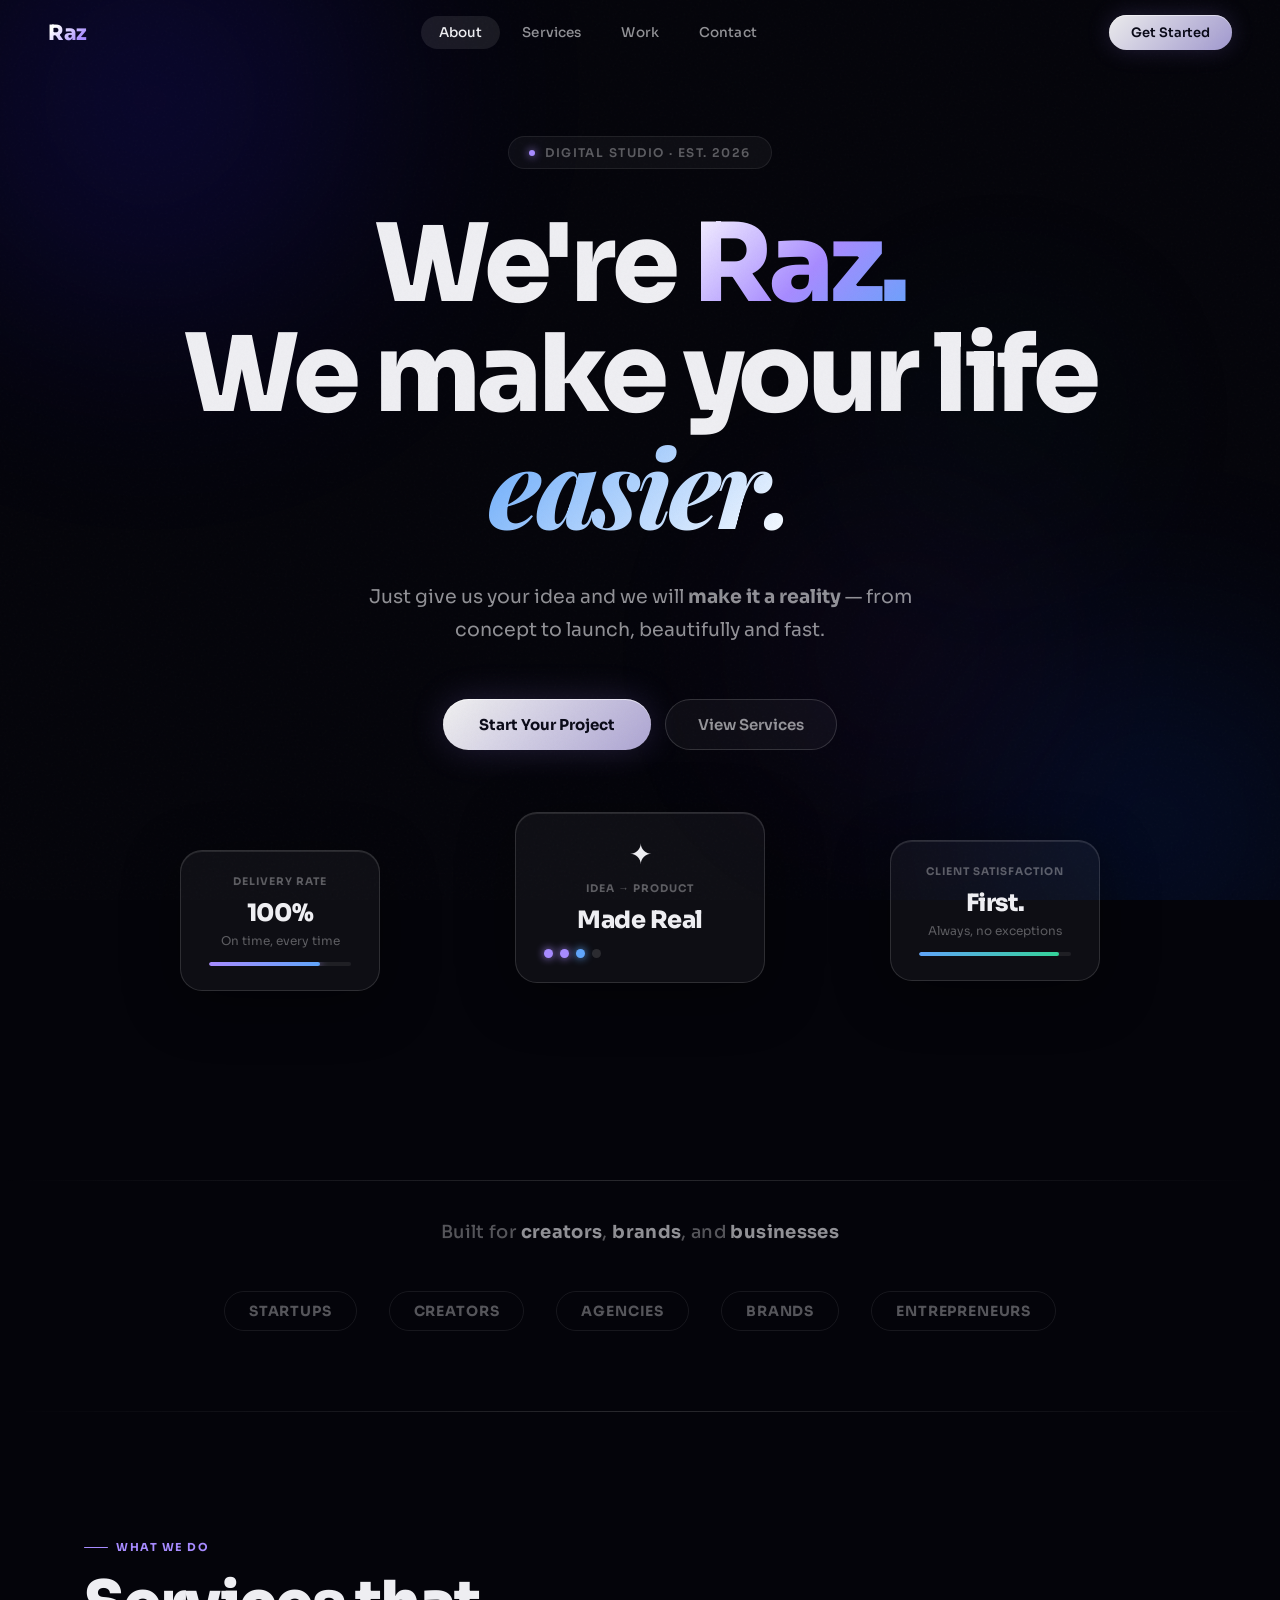
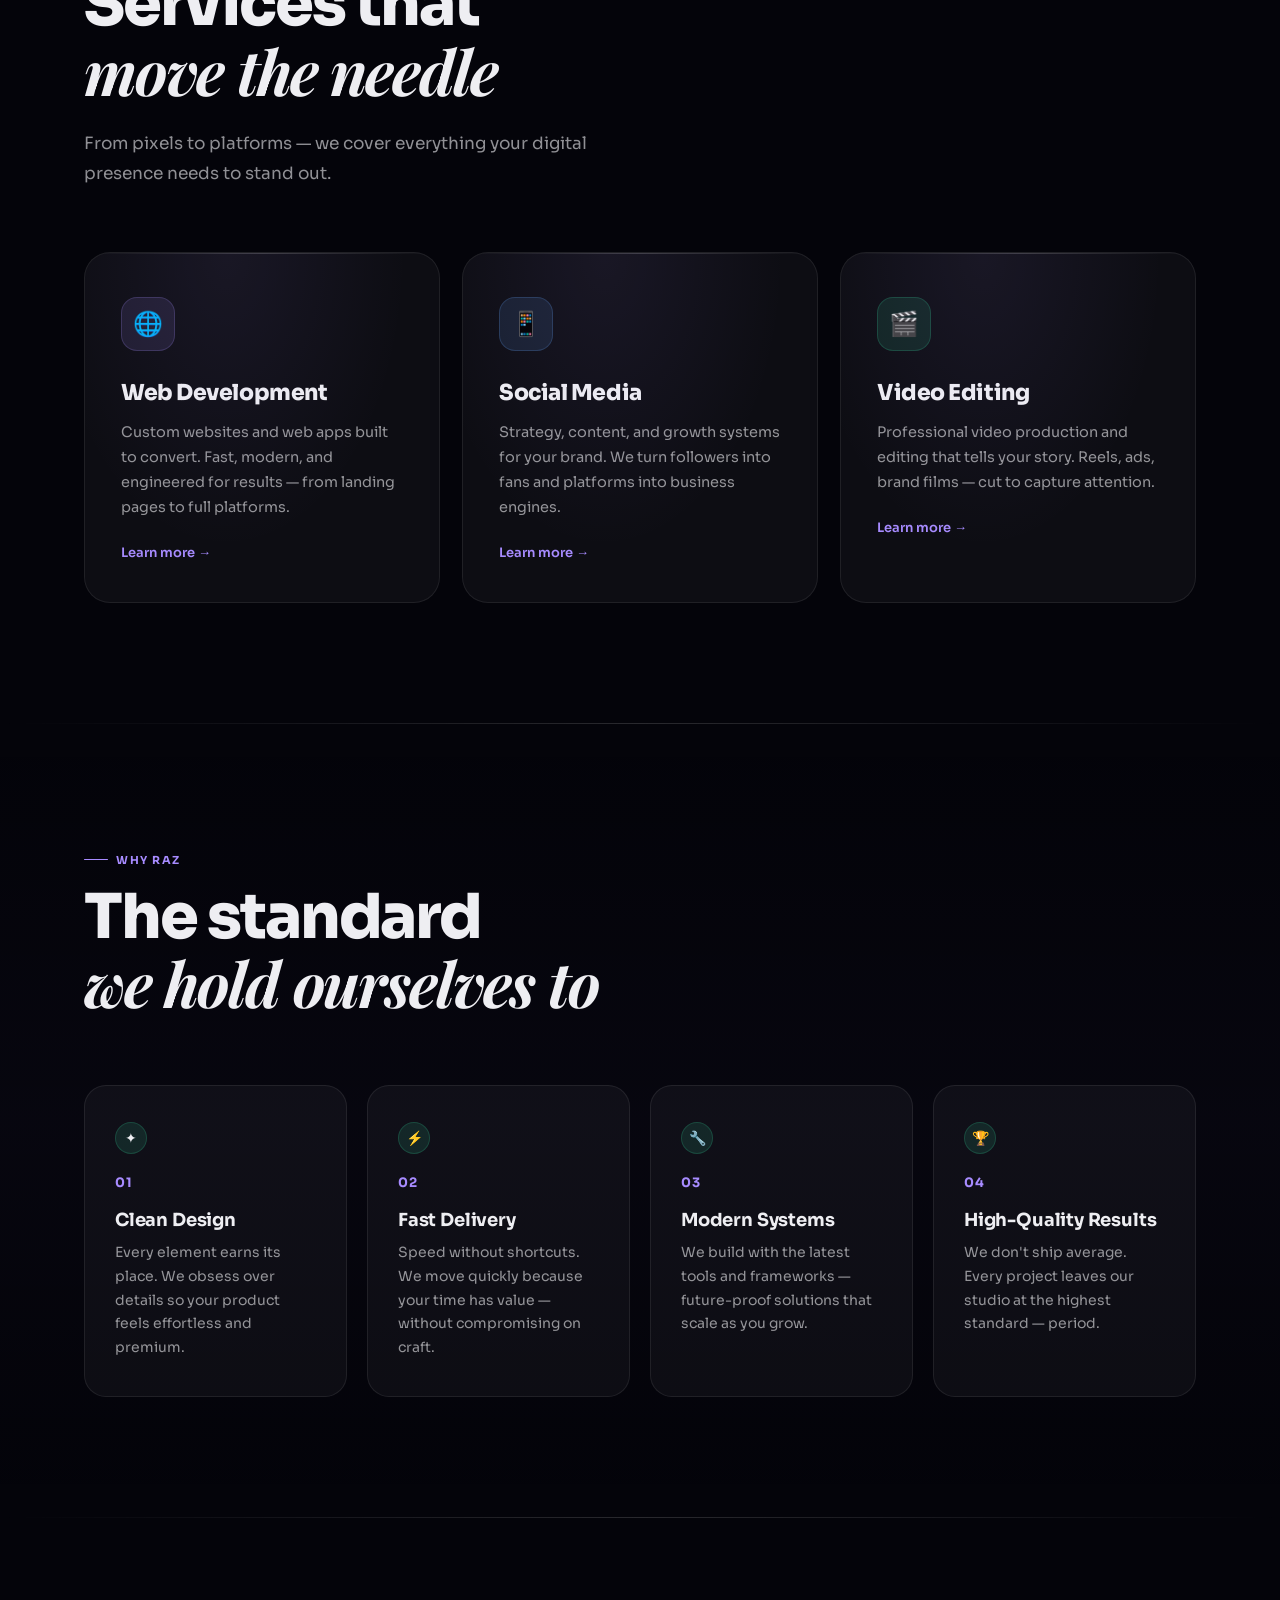
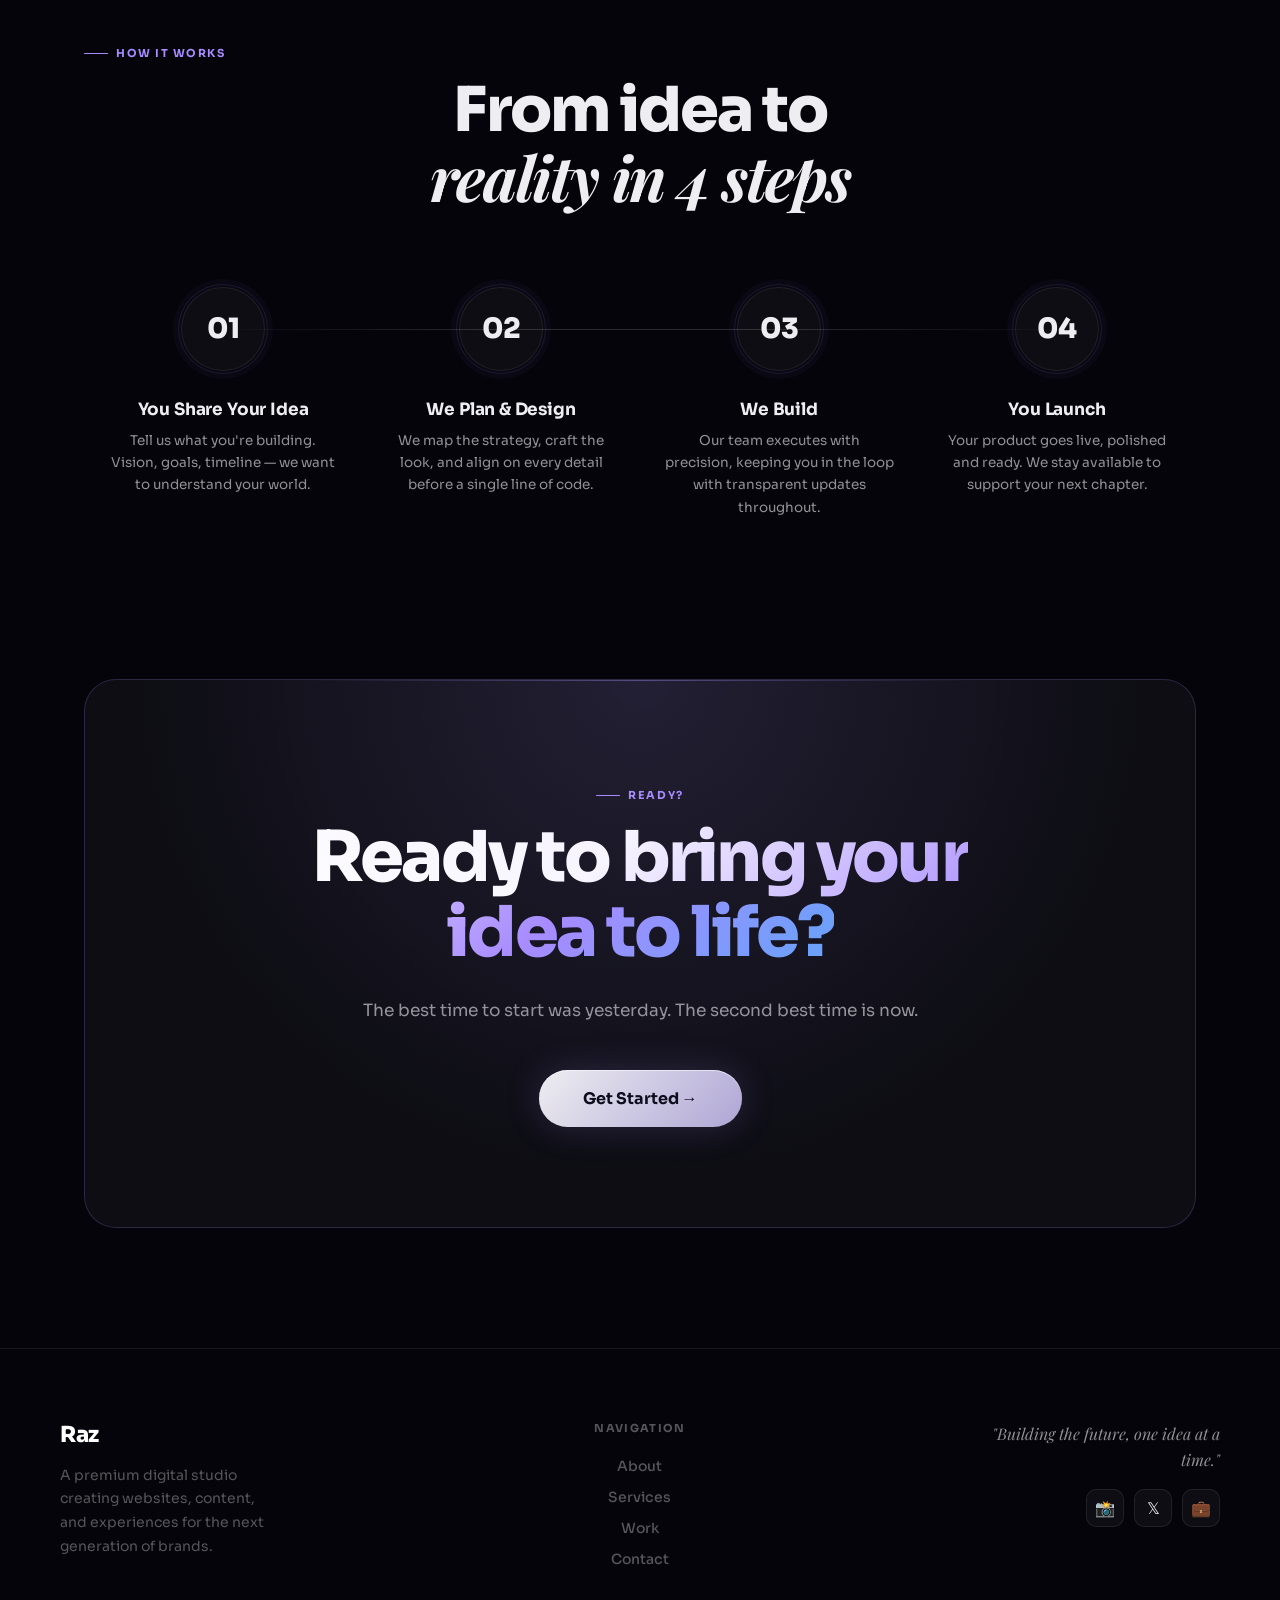
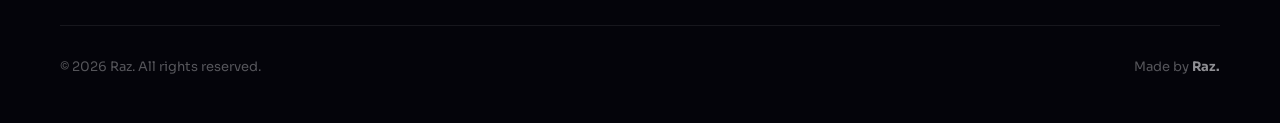
==== index.html @ 63cdbb74 "Rename remixed-4bbf124e.html.txt to index.html" ====
<!DOCTYPE html>
<html lang="en">
<head>
<meta charset="UTF-8">
<meta name="viewport" content="width=device-width, initial-scale=1.0">
<title>Raz — We Make It Real</title>
<link rel="preconnect" href="https://fonts.googleapis.com">
<link href="https://fonts.googleapis.com/css2?family=Clash+Display:wght@400;500;600;700&family=Sora:wght@300;400;500;600;700;800&family=Playfair+Display:ital,wght@0,700;1,400;1,700&display=swap" rel="stylesheet">
<style>
/* ═══════════════════════════════════════════
   RESET & BASE
═══════════════════════════════════════════ */
*,*::before,*::after{box-sizing:border-box;margin:0;padding:0}
html{scroll-behavior:smooth;font-size:16px}
body{
  font-family:'Sora',sans-serif;
  background:#04040a;
  color:#eeeef2;
  min-height:100vh;
  overflow-x:hidden;
  cursor:default;
}
::-webkit-scrollbar{width:3px}
::-webkit-scrollbar-track{background:transparent}
::-webkit-scrollbar-thumb{background:rgba(255,255,255,0.1);border-radius:99px}
img{display:block;max-width:100%}
button,input,textarea{font-family:'Sora',sans-serif}
a{text-decoration:none;color:inherit}

/* ═══════════════════════════════════════════
   CSS VARIABLES
═══════════════════════════════════════════ */
:root{
  --bg:#04040a;
  --bg2:#070710;
  --surface:rgba(255,255,255,0.038);
  --surface2:rgba(255,255,255,0.06);
  --border:rgba(255,255,255,0.08);
  --border2:rgba(255,255,255,0.15);
  --text:#eeeef2;
  --text2:rgba(238,238,242,0.6);
  --text3:rgba(238,238,242,0.35);
  --accent:#a78bff;
  --accent2:#60a5fa;
  --accent3:#34d399;
  --glow-a:rgba(167,139,255,0.18);
  --glow-b:rgba(96,165,250,0.15);
  --nav-h:66px;
  --ease:cubic-bezier(0.4,0,0.2,1);
  --ease-spring:cubic-bezier(0.34,1.56,0.64,1);
  --max-w:1160px;
}

/* ═══════════════════════════════════════════
   AMBIENT / BACKGROUND
═══════════════════════════════════════════ */
.ambient{position:fixed;inset:0;z-index:0;pointer-events:none;overflow:hidden}
.orb{position:absolute;border-radius:50%;filter:blur(110px);animation:orbDrift 20s ease-in-out infinite alternate}
.orb1{width:700px;height:700px;background:radial-gradient(circle,#2d1bff 0%,transparent 65%);top:-250px;left:-200px;opacity:.22;animation-duration:25s}
.orb2{width:550px;height:550px;background:radial-gradient(circle,#0051ff 0%,transparent 65%);bottom:-200px;right:-150px;opacity:.18;animation-duration:20s;animation-delay:-10s}
.orb3{width:400px;height:400px;background:radial-gradient(circle,#7c3aed 0%,transparent 65%);top:50%;left:55%;opacity:.12;animation-duration:30s;animation-delay:-5s}
.orb4{width:300px;height:300px;background:radial-gradient(circle,#0891b2 0%,transparent 65%);top:30%;right:10%;opacity:.1;animation-duration:22s;animation-delay:-15s}
@keyframes orbDrift{
  0%{transform:translate(0,0) scale(1)}
  33%{transform:translate(50px,-40px) scale(1.08)}
  66%{transform:translate(-30px,60px) scale(.94)}
  100%{transform:translate(25px,15px) scale(1.04)}
}

/* Grain */
body::after{
  content:'';position:fixed;inset:0;z-index:1;pointer-events:none;
  background-image:url("data:image/svg+xml,%3Csvg viewBox='0 0 512 512' xmlns='http://www.w3.org/2000/svg'%3E%3Cfilter id='n'%3E%3CfeTurbulence type='fractalNoise' baseFrequency='.75' numOctaves='4' stitchTiles='stitch'/%3E%3C/filter%3E%3Crect width='100%25' height='100%25' filter='url(%23n)' opacity='.045'/%3E%3C/svg%3E");
  opacity:.5;
}

/* ═══════════════════════════════════════════
   NAVBAR
═══════════════════════════════════════════ */
#navbar{
  position:fixed;top:0;left:0;right:0;z-index:1000;
  height:var(--nav-h);
  display:flex;align-items:center;justify-content:space-between;
  padding:0 48px;
  transition:all .5s var(--ease);
  border-bottom:1px solid transparent;
}
#navbar.scrolled{
  background:rgba(4,4,10,.75);
  backdrop-filter:blur(32px) saturate(1.6);
  -webkit-backdrop-filter:blur(32px) saturate(1.6);
  border-color:var(--border);
  height:58px;
}
.nav-logo{
  font-family:'Sora',sans-serif;
  font-size:21px;font-weight:800;letter-spacing:-.5px;cursor:pointer;
  background:linear-gradient(135deg,#fff 20%,var(--accent) 80%);
  -webkit-background-clip:text;-webkit-text-fill-color:transparent;
  transition:opacity .2s;
}
.nav-logo:hover{opacity:.8}
.nav-center{display:flex;gap:4px;align-items:center}
.nav-btn{
  background:none;border:none;cursor:pointer;
  font-size:13.5px;font-weight:500;color:var(--text2);
  padding:8px 18px;border-radius:99px;
  transition:color .25s,background .25s;letter-spacing:.01em;
}
.nav-btn:hover{color:var(--text);background:var(--surface2)}
.nav-btn.active{color:var(--text);background:rgba(255,255,255,.09)}
.nav-right{display:flex;align-items:center;gap:12px}
.nav-cta{
  padding:9px 22px;border-radius:99px;border:none;cursor:pointer;
  font-size:13px;font-weight:600;
  background:linear-gradient(135deg,rgba(255,255,255,.92),rgba(200,190,255,.8));
  color:#0a0a18;
  box-shadow:0 0 24px var(--glow-a),inset 0 1px 0 rgba(255,255,255,.5);
  transition:transform .25s var(--ease-spring),box-shadow .25s;
}
.nav-cta:hover{transform:scale(1.05) translateY(-1px);box-shadow:0 6px 32px rgba(167,139,255,.45)}

/* Hamburger */
.hamburger{display:none;flex-direction:column;gap:5px;background:none;border:none;cursor:pointer;padding:8px;z-index:1100}
.hamburger span{display:block;width:22px;height:2px;background:var(--text2);border-radius:99px;transition:all .3s var(--ease)}
.hamburger.open span:nth-child(1){transform:rotate(45deg) translate(5px,5px)}
.hamburger.open span:nth-child(2){opacity:0;transform:scaleX(0)}
.hamburger.open span:nth-child(3){transform:rotate(-45deg) translate(5px,-5px)}

/* Mobile menu */
.mobile-menu{
  display:none;position:fixed;inset:0;z-index:900;
  background:rgba(4,4,10,.95);backdrop-filter:blur(32px);-webkit-backdrop-filter:blur(32px);
  flex-direction:column;align-items:center;justify-content:center;gap:8px;
}
.mobile-menu.open{display:flex;animation:fadeUp .35s var(--ease) both}
.mobile-menu .mob-btn{
  background:none;border:none;cursor:pointer;
  font-size:26px;font-weight:700;color:var(--text2);
  padding:14px 40px;border-radius:16px;
  transition:color .2s,background .2s;width:260px;text-align:center;
}
.mobile-menu .mob-btn:hover{color:var(--text);background:var(--surface)}
.mobile-menu .mob-cta{
  margin-top:16px;padding:14px 40px;border-radius:99px;border:none;cursor:pointer;
  font-size:16px;font-weight:700;
  background:linear-gradient(135deg,rgba(255,255,255,.9),rgba(200,190,255,.8));
  color:#0a0a18;width:260px;
}

/* ═══════════════════════════════════════════
   PAGE SYSTEM
═══════════════════════════════════════════ */
.page{display:none}
.page.active{display:block;animation:pageIn .55s var(--ease) both}
@keyframes pageIn{from{opacity:0;transform:translateY(20px)}to{opacity:1;transform:translateY(0)}}

/* ═══════════════════════════════════════════
   ANIMATIONS
═══════════════════════════════════════════ */
@keyframes fadeUp{from{opacity:0;transform:translateY(30px)}to{opacity:1;transform:translateY(0)}}
@keyframes fadeDown{from{opacity:0;transform:translateY(-20px)}to{opacity:1;transform:translateY(0)}}
@keyframes floatA{0%,100%{transform:translateY(0) rotate(0deg)}50%{transform:translateY(-16px) rotate(.5deg)}}
@keyframes floatB{0%,100%{transform:translateY(0) rotate(0deg)}50%{transform:translateY(-12px) rotate(-.5deg)}}
@keyframes shimmer{0%{background-position:-200% center}100%{background-position:200% center}}
@keyframes spin{to{transform:rotate(360deg)}}
@keyframes pulse{0%,100%{opacity:1;transform:scale(1)}50%{opacity:.5;transform:scale(.82)}}
@keyframes progressBar{from{width:0}to{width:var(--w,70%)}}
@keyframes countUp{from{opacity:0;transform:translateY(10px)}to{opacity:1;transform:translateY(0)}}

/* Reveal system */
.reveal{opacity:0;transform:translateY(36px);transition:opacity .75s var(--ease),transform .75s var(--ease)}
.reveal.visible{opacity:1;transform:translateY(0)}
.reveal-left{opacity:0;transform:translateX(-36px);transition:opacity .75s var(--ease),transform .75s var(--ease)}
.reveal-left.visible{opacity:1;transform:translateX(0)}
.reveal-right{opacity:0;transform:translateX(36px);transition:opacity .75s var(--ease),transform .75s var(--ease)}
.reveal-right.visible{opacity:1;transform:translateX(0)}
.reveal-scale{opacity:0;transform:scale(.9);transition:opacity .75s var(--ease),transform .75s var(--ease)}
.reveal-scale.visible{opacity:1;transform:scale(1)}
.d1{transition-delay:.1s}.d2{transition-delay:.2s}.d3{transition-delay:.3s}.d4{transition-delay:.4s}
.d5{transition-delay:.5s}.d6{transition-delay:.6s}

/* ═══════════════════════════════════════════
   SHARED LAYOUT
═══════════════════════════════════════════ */
.container{max-width:var(--max-w);margin:0 auto;padding:0 24px;position:relative;z-index:2}
.section{padding:120px 0;position:relative;z-index:2}
.section-sm{padding:80px 0}
.eyebrow{
  display:inline-flex;align-items:center;gap:8px;
  font-size:11px;font-weight:700;letter-spacing:.14em;text-transform:uppercase;
  color:var(--accent);margin-bottom:18px;
}
.eyebrow::before{content:'';width:24px;height:1px;background:var(--accent);border-radius:99px}
.section-title{
  font-family:'Sora',sans-serif;
  font-size:clamp(36px,5.5vw,62px);
  font-weight:800;letter-spacing:-.035em;line-height:1.06;margin-bottom:20px;
}
.section-title em{font-family:'Playfair Display',serif;font-style:italic;font-weight:700}
.section-sub{font-size:17px;color:var(--text2);line-height:1.75;max-width:540px}
.text-center{text-align:center}
.text-center .section-sub{margin:0 auto}

/* Horizontal rule */
.hr{height:1px;background:linear-gradient(90deg,transparent,var(--border2),transparent);margin:0}

/* Glass card base */
.glass{
  background:var(--surface);
  backdrop-filter:blur(20px) saturate(1.4);
  -webkit-backdrop-filter:blur(20px) saturate(1.4);
  border:1px solid var(--border);
  border-radius:24px;
  box-shadow:0 4px 32px rgba(0,0,0,.35),inset 0 1px 0 rgba(255,255,255,.07);
}

/* ═══════════════════════════════════════════
   ████  HOME PAGE  ████
═══════════════════════════════════════════ */

/* ── HERO ── */
.hero{
  position:relative;z-index:2;
  min-height:100vh;
  display:flex;flex-direction:column;align-items:center;justify-content:center;
  text-align:center;
  padding:calc(var(--nav-h) + 70px) 24px 100px;
  overflow:hidden;
}
.hero-eyebrow{
  display:inline-flex;align-items:center;gap:10px;
  font-size:12px;font-weight:600;letter-spacing:.12em;text-transform:uppercase;
  color:var(--text3);
  background:var(--surface);border:1px solid var(--border);
  padding:8px 20px;border-radius:99px;margin-bottom:40px;
  animation:fadeDown .8s var(--ease) .1s both;
  backdrop-filter:blur(12px);
}
.hero-eyebrow .dot{width:6px;height:6px;border-radius:50%;background:var(--accent);box-shadow:0 0 8px var(--accent);animation:pulse 2.5s ease-in-out infinite}
.hero-headline{
  font-family:'Sora',sans-serif;
  font-size:clamp(48px,9vw,108px);
  font-weight:800;letter-spacing:-.04em;line-height:1.02;
  max-width:1000px;margin-bottom:34px;
  animation:fadeDown .85s var(--ease) .22s both;
}
.hero-headline .hl-brand{
  background:linear-gradient(135deg,#fff 0%,var(--accent) 55%,var(--accent2) 100%);
  -webkit-background-clip:text;-webkit-text-fill-color:transparent;
}
.hero-headline .hl-em{
  font-family:'Playfair Display',serif;font-style:italic;
  background:linear-gradient(135deg,var(--accent2) 0%,#fff 100%);
  -webkit-background-clip:text;-webkit-text-fill-color:transparent;
}
.hero-sub{
  font-size:clamp(16px,2.2vw,19px);color:var(--text2);
  max-width:560px;line-height:1.72;margin-bottom:52px;
  animation:fadeDown .85s var(--ease) .34s both;
}
.hero-actions{
  display:flex;gap:14px;flex-wrap:wrap;justify-content:center;
  animation:fadeDown .85s var(--ease) .46s both;margin-bottom:90px;
}
.btn-primary{
  padding:16px 36px;border-radius:99px;border:none;cursor:pointer;
  font-size:15px;font-weight:700;
  background:linear-gradient(135deg,rgba(255,255,255,.94),rgba(210,200,255,.82));
  color:#0a0a18;
  box-shadow:0 0 36px var(--glow-a),inset 0 1px 0 rgba(255,255,255,.6);
  transition:transform .3s var(--ease-spring),box-shadow .3s;
}
.btn-primary:hover{transform:scale(1.05) translateY(-3px);box-shadow:0 12px 50px rgba(167,139,255,.45)}
.btn-ghost{
  padding:15px 32px;border-radius:99px;cursor:pointer;
  font-size:15px;font-weight:600;
  background:var(--surface);color:var(--text2);
  border:1px solid var(--border2);
  backdrop-filter:blur(12px);
  transition:color .25s,border-color .25s,transform .25s;
}
.btn-ghost:hover{color:var(--text);border-color:rgba(255,255,255,.3);transform:scale(1.03)}

/* Hero floating cards */
.hero-floats{
  position:relative;width:100%;max-width:920px;height:240px;
  animation:fadeDown .85s var(--ease) .58s both;
}
.hf-card{
  position:absolute;
  backdrop-filter:blur(28px) saturate(1.5);
  -webkit-backdrop-filter:blur(28px) saturate(1.5);
  background:rgba(255,255,255,.042);
  border:1px solid rgba(255,255,255,.13);
  border-radius:22px;
  padding:24px 28px;
  box-shadow:0 12px 56px rgba(0,0,0,.45),inset 0 1px 0 rgba(255,255,255,.1);
  cursor:default;
  transition:transform .4s var(--ease),box-shadow .4s;
}
.hf-card:hover{
  box-shadow:0 24px 70px rgba(0,0,0,.55),0 0 40px var(--glow-a),inset 0 1px 0 rgba(255,255,255,.14);
}
.hfc-a{left:0;top:10px;width:200px;animation:floatA 7s ease-in-out infinite}
.hfc-b{left:50%;transform:translateX(-50%);top:-28px;width:250px;animation:floatB 5.5s ease-in-out infinite}
.hfc-c{right:0;top:0;width:210px;animation:floatA 8.5s ease-in-out infinite;animation-delay:-3s}
.hf-label{font-size:10.5px;font-weight:700;letter-spacing:.1em;text-transform:uppercase;color:var(--text3);margin-bottom:10px}
.hf-val{font-size:24px;font-weight:800;letter-spacing:-.02em}
.hf-mini{font-size:12px;color:var(--text3);margin-top:5px}
.hf-bar{height:4px;background:rgba(255,255,255,.07);border-radius:99px;margin-top:14px;overflow:hidden}
.hf-fill{height:100%;border-radius:99px;animation:progressBar 2s var(--ease) 1s both}
.hf-fill-a{background:linear-gradient(90deg,var(--accent),var(--accent2));--w:78%;box-shadow:0 0 10px var(--accent)}
.hf-fill-b{background:linear-gradient(90deg,var(--accent2),var(--accent3));--w:92%}
.hf-icon{font-size:28px;margin-bottom:10px}
.hf-dots{display:flex;gap:7px;margin-top:14px}
.hf-dot{width:9px;height:9px;border-radius:50%;background:rgba(255,255,255,.12)}
.hf-dot.on{background:var(--accent);box-shadow:0 0 8px var(--accent)}
.hf-dot.on2{background:var(--accent2);box-shadow:0 0 8px var(--accent2)}

/* ── TRUST STRIP ── */
.trust-strip{
  position:relative;z-index:2;
  padding:40px 0 80px;
  text-align:center;
}
.trust-tagline{
  font-size:clamp(14px,2vw,18px);color:var(--text3);
  font-weight:500;letter-spacing:.02em;
  margin-bottom:48px;
}
.trust-tagline strong{color:var(--text2);font-weight:700}
.trust-logos{display:flex;justify-content:center;gap:32px;flex-wrap:wrap;align-items:center}
.trust-logo-item{
  font-size:14px;font-weight:700;letter-spacing:.06em;text-transform:uppercase;
  color:var(--text3);padding:10px 24px;
  border:1px solid var(--border);border-radius:99px;
  transition:color .25s,border-color .25s;
}
.trust-logo-item:hover{color:var(--text2);border-color:var(--border2)}

/* ── WHAT WE DO ── */
.services-home-grid{display:grid;grid-template-columns:repeat(auto-fit,minmax(300px,1fr));gap:22px;margin-top:64px}
.shc{
  position:relative;overflow:hidden;
  background:var(--surface);
  backdrop-filter:blur(16px);-webkit-backdrop-filter:blur(16px);
  border:1px solid var(--border);border-radius:26px;
  padding:44px 36px 40px;
  transition:transform .4s var(--ease),box-shadow .4s,border-color .35s;
  cursor:default;
}
.shc::before{
  content:'';position:absolute;inset:0;
  background:radial-gradient(ellipse at 40% 0%,rgba(167,139,255,.08) 0%,transparent 60%);
  pointer-events:none;transition:opacity .4s;
}
.shc::after{
  content:'';position:absolute;top:0;left:0;right:0;height:1px;
  background:linear-gradient(90deg,transparent,rgba(255,255,255,.18),transparent);
  pointer-events:none;
}
.shc:hover{
  transform:translateY(-12px) rotateX(2deg);
  box-shadow:0 32px 80px rgba(0,0,0,.5),0 0 40px var(--glow-a);
  border-color:rgba(167,139,255,.25);
}
.shc-icon{
  width:54px;height:54px;border-radius:16px;
  background:rgba(167,139,255,.12);border:1px solid rgba(167,139,255,.2);
  display:flex;align-items:center;justify-content:center;font-size:24px;
  margin-bottom:28px;transition:transform .3s var(--ease-spring);
}
.shc:hover .shc-icon{transform:scale(1.1) rotate(-5deg)}
.shc-icon.blue{background:rgba(96,165,250,.12);border-color:rgba(96,165,250,.2)}
.shc-icon.green{background:rgba(52,211,153,.12);border-color:rgba(52,211,153,.2)}
.shc-title{font-size:22px;font-weight:800;letter-spacing:-.02em;margin-bottom:14px}
.shc-desc{font-size:14.5px;color:var(--text2);line-height:1.72}
.shc-arrow{
  display:inline-flex;align-items:center;gap:6px;
  font-size:13px;font-weight:600;color:var(--accent);margin-top:24px;
  transition:gap .25s;
}
.shc:hover .shc-arrow{gap:10px}

/* ── WHY CHOOSE US ── */
.why-grid{display:grid;grid-template-columns:repeat(auto-fit,minmax(240px,1fr));gap:20px;margin-top:64px}
.why-item{
  padding:36px 30px;border-radius:22px;
  border:1px solid var(--border);background:var(--surface);
  transition:border-color .3s,background .3s,transform .35s var(--ease);
}
.why-item:hover{border-color:var(--border2);background:var(--surface2);transform:translateY(-6px)}
.why-num{
  font-size:13px;font-weight:700;letter-spacing:.1em;
  color:var(--accent);margin-bottom:18px;
}
.why-title{font-size:18px;font-weight:700;letter-spacing:-.01em;margin-bottom:10px}
.why-desc{font-size:14px;color:var(--text2);line-height:1.7}
.why-check{
  width:32px;height:32px;border-radius:99px;
  background:rgba(52,211,153,.12);border:1px solid rgba(52,211,153,.2);
  display:flex;align-items:center;justify-content:center;
  font-size:14px;margin-bottom:20px;
}

/* ── PROCESS ── */
.process-track{
  display:grid;grid-template-columns:repeat(auto-fit,minmax(220px,1fr));
  gap:0;margin-top:72px;position:relative;
}
.process-track::before{
  content:'';position:absolute;top:42px;left:10%;right:10%;
  height:1px;background:linear-gradient(90deg,transparent,var(--border2),var(--border2),transparent);
  z-index:0;
}
.proc-step{
  position:relative;z-index:1;text-align:center;padding:0 24px 40px;
  transition:transform .35s var(--ease);
}
.proc-step:hover{transform:translateY(-6px)}
.proc-num{
  width:84px;height:84px;border-radius:50%;margin:0 auto 28px;
  background:var(--surface);border:1px solid var(--border);
  backdrop-filter:blur(12px);-webkit-backdrop-filter:blur(12px);
  display:flex;align-items:center;justify-content:center;
  font-size:28px;font-weight:800;letter-spacing:-.03em;
  box-shadow:0 0 0 8px rgba(167,139,255,.04);
  position:relative;
  transition:border-color .3s,box-shadow .3s;
}
.proc-step:hover .proc-num{
  border-color:rgba(167,139,255,.35);
  box-shadow:0 0 0 8px rgba(167,139,255,.08),0 0 30px var(--glow-a);
}
.proc-num::after{
  content:'';position:absolute;inset:-4px;border-radius:50%;
  border:1px solid rgba(167,139,255,.12);
}
.proc-label{font-size:17px;font-weight:700;letter-spacing:-.01em;margin-bottom:10px}
.proc-desc{font-size:13.5px;color:var(--text2);line-height:1.65}

/* ── HOME CTA ── */
.home-cta{
  position:relative;z-index:2;
  margin:0 24px 120px;max-width:1160px;margin-left:auto;margin-right:auto;
  border-radius:32px;overflow:hidden;
  background:rgba(255,255,255,.04);
  border:1px solid rgba(167,139,255,.2);
  backdrop-filter:blur(24px);-webkit-backdrop-filter:blur(24px);
  padding:100px 48px;text-align:center;
}
.home-cta::before{
  content:'';position:absolute;inset:0;
  background:radial-gradient(ellipse at 50% 0%,rgba(167,139,255,.14) 0%,transparent 65%);
  pointer-events:none;
}
.home-cta::after{
  content:'';position:absolute;top:0;left:20%;right:20%;height:1px;
  background:linear-gradient(90deg,transparent,rgba(167,139,255,.4),transparent);
}
.cta-title{
  font-size:clamp(36px,6vw,70px);font-weight:800;letter-spacing:-.04em;
  line-height:1.06;margin-bottom:28px;
}
.cta-title span{
  background:linear-gradient(135deg,#fff 30%,var(--accent) 70%,var(--accent2) 100%);
  -webkit-background-clip:text;-webkit-text-fill-color:transparent;
}

/* ═══════════════════════════════════════════
   ████  SERVICES PAGE  ████
═══════════════════════════════════════════ */
.page-hero{
  position:relative;z-index:2;
  padding:calc(var(--nav-h) + 90px) 24px 80px;
  text-align:center;
}
.packages-grid{display:grid;grid-template-columns:repeat(auto-fit,minmax(300px,1fr));gap:24px;margin-top:72px}
.pkg-card{
  position:relative;overflow:hidden;
  background:var(--surface);
  backdrop-filter:blur(20px);-webkit-backdrop-filter:blur(20px);
  border:1px solid var(--border);border-radius:28px;
  padding:48px 38px 44px;
  transition:transform .45s var(--ease),box-shadow .45s,border-color .35s;
  cursor:default;
  transform-style:preserve-3d;
}
.pkg-card::before{
  content:'';position:absolute;inset:0;
  background:radial-gradient(ellipse at 40% 0%,rgba(167,139,255,.07) 0%,transparent 60%);
  pointer-events:none;
}
.pkg-card::after{
  content:'';position:absolute;top:0;left:0;right:0;height:1px;
  background:linear-gradient(90deg,transparent,rgba(255,255,255,.14),transparent);
  pointer-events:none;
}
.pkg-card.featured{
  border-color:rgba(167,139,255,.3);
  background:rgba(167,139,255,.07);
  box-shadow:0 0 60px rgba(167,139,255,.12);
}
.pkg-card.featured::before{
  background:radial-gradient(ellipse at 50% 0%,rgba(167,139,255,.18) 0%,transparent 65%);
}
.pkg-card:hover{
  transform:translateY(-14px) rotateX(3deg) rotateY(1deg);
  box-shadow:0 40px 90px rgba(0,0,0,.55),0 0 50px var(--glow-a);
  border-color:rgba(167,139,255,.35);
}
.pkg-badge{
  display:inline-block;margin-bottom:30px;
  font-size:10px;font-weight:700;letter-spacing:.14em;text-transform:uppercase;
  background:linear-gradient(135deg,rgba(167,139,255,.22),rgba(96,165,250,.15));
  border:1px solid rgba(167,139,255,.3);
  color:var(--accent);padding:6px 14px;border-radius:99px;
}
.pkg-badge.invisible{visibility:hidden}
.pkg-name{font-size:34px;font-weight:800;letter-spacing:-.03em;margin-bottom:12px}
.pkg-rule{height:1px;background:linear-gradient(90deg,var(--border2),transparent);margin:28px 0}
.pkg-placeholder{font-size:14px;color:var(--text3);font-style:italic;line-height:1.65;margin-bottom:36px}
.pkg-btn{
  width:100%;padding:14px 24px;border-radius:99px;border:1px solid var(--border2);cursor:not-allowed;
  font-size:14px;font-weight:600;color:var(--text3);
  background:rgba(255,255,255,.05);
  transition:background .25s,color .25s,border-color .25s;
  text-align:center;
}
.pkg-card:hover .pkg-btn{background:rgba(255,255,255,.1);color:var(--text2)}
.pkg-card.featured .pkg-btn{
  background:rgba(167,139,255,.15);border-color:rgba(167,139,255,.35);color:var(--accent);
}

/* Custom CTA */
.custom-cta{
  margin-top:64px;padding:56px 48px;border-radius:24px;
  background:var(--surface);border:1px solid var(--border);
  backdrop-filter:blur(16px);-webkit-backdrop-filter:blur(16px);
  display:flex;align-items:center;justify-content:space-between;gap:32px;flex-wrap:wrap;
}
.custom-cta-text .cct-title{font-size:24px;font-weight:800;letter-spacing:-.02em;margin-bottom:10px}
.custom-cta-text .cct-sub{font-size:15px;color:var(--text2);line-height:1.65;max-width:480px}

/* ═══════════════════════════════════════════
   ████  WORK PAGE  ████
═══════════════════════════════════════════ */
.work-placeholder-hero{
  position:relative;z-index:2;
  padding:calc(var(--nav-h) + 90px) 24px 60px;
  text-align:center;
}
.wph-icon{
  width:88px;height:88px;border-radius:28px;margin:0 auto 36px;
  background:rgba(167,139,255,.08);border:1px solid rgba(167,139,255,.18);
  display:flex;align-items:center;justify-content:center;font-size:36px;
  animation:floatA 6s ease-in-out infinite;
  box-shadow:0 0 50px var(--glow-a);
}
.work-quote{
  font-family:'Playfair Display',serif;font-style:italic;
  font-size:clamp(18px,3vw,26px);color:var(--text2);
  max-width:620px;margin:28px auto 56px;line-height:1.7;
}
.work-grid{
  display:grid;grid-template-columns:repeat(auto-fill,minmax(280px,1fr));
  gap:20px;margin-top:56px;
}
.work-placeholder-card{
  aspect-ratio:4/3;border-radius:20px;
  background:linear-gradient(135deg,rgba(255,255,255,.03),rgba(167,139,255,.025));
  border:1px solid var(--border);
  display:flex;flex-direction:column;align-items:center;justify-content:center;
  gap:14px;color:var(--text3);
  position:relative;overflow:hidden;
  transition:border-color .3s,background .3s;
}
.work-placeholder-card:hover{
  border-color:var(--border2);
  background:rgba(255,255,255,.04);
}
.work-placeholder-card::after{
  content:'';position:absolute;inset:0;
  background:linear-gradient(135deg,transparent 40%,rgba(167,139,255,.04) 100%);
}
.wpc-shimmer{
  width:40px;height:40px;border-radius:50%;
  border:2px solid var(--border2);
  border-top-color:var(--accent);
  animation:spin 3s linear infinite;
  opacity:.4;
}
.wpc-label{font-size:12px;font-weight:600;letter-spacing:.08em;text-transform:uppercase}
.chips{display:flex;gap:12px;flex-wrap:wrap;justify-content:center;margin-top:32px}
.chip{
  display:flex;align-items:center;gap:8px;
  background:var(--surface);border:1px solid var(--border);
  border-radius:99px;padding:9px 18px;
  font-size:13px;color:var(--text3);
  backdrop-filter:blur(8px);transition:border-color .25s,color .25s;
}
.chip:hover{border-color:var(--border2);color:var(--text2)}
.chip-dot{width:6px;height:6px;border-radius:50%;background:var(--accent);opacity:.65}

/* ═══════════════════════════════════════════
   ████  CONTACT PAGE  ████
═══════════════════════════════════════════ */
.contact-layout{
  display:grid;grid-template-columns:1fr 1.5fr;gap:64px;
  align-items:start;margin-top:72px;
}
.contact-info .ci-title{font-size:clamp(28px,4vw,42px);font-weight:800;letter-spacing:-.03em;line-height:1.1;margin-bottom:20px}
.contact-info .ci-sub{font-size:16px;color:var(--text2);line-height:1.75;margin-bottom:40px}
.contact-detail{
  display:flex;align-items:flex-start;gap:16px;
  padding:20px 0;border-bottom:1px solid var(--border);
}
.cd-icon{
  width:42px;height:42px;border-radius:12px;
  background:var(--surface2);border:1px solid var(--border);
  display:flex;align-items:center;justify-content:center;font-size:18px;flex-shrink:0;
}
.cd-label{font-size:11px;font-weight:700;letter-spacing:.1em;text-transform:uppercase;color:var(--text3);margin-bottom:4px}
.cd-val{font-size:15px;font-weight:600;color:var(--text2)}
.contact-resp{
  display:inline-flex;align-items:center;gap:8px;
  margin-top:28px;font-size:13.5px;color:var(--text3);
}
.resp-dot{width:7px;height:7px;border-radius:50%;background:var(--accent3);box-shadow:0 0 8px var(--accent3);animation:pulse 2s ease-in-out infinite}

/* Contact form */
.contact-form{
  background:var(--surface);
  backdrop-filter:blur(20px);-webkit-backdrop-filter:blur(20px);
  border:1px solid var(--border);border-radius:28px;
  padding:48px 44px;
  box-shadow:0 8px 48px rgba(0,0,0,.3),inset 0 1px 0 rgba(255,255,255,.06);
  position:relative;overflow:hidden;
}
.contact-form::before{
  content:'';position:absolute;inset:0;
  background:radial-gradient(ellipse at 60% 0%,rgba(167,139,255,.06) 0%,transparent 60%);
  pointer-events:none;
}
.cf-top{position:absolute;top:0;left:15%;right:15%;height:1px;background:linear-gradient(90deg,transparent,rgba(167,139,255,.3),transparent)}
.form-group{margin-bottom:22px}
.form-label{
  display:block;font-size:12px;font-weight:700;letter-spacing:.1em;text-transform:uppercase;
  color:var(--text3);margin-bottom:10px;
}
.form-input,.form-textarea{
  width:100%;padding:15px 20px;
  background:rgba(255,255,255,.04);
  border:1px solid var(--border);border-radius:14px;
  color:var(--text);font-size:15px;font-weight:500;
  outline:none;
  transition:border-color .25s,background .25s,box-shadow .25s;
  resize:none;
}
.form-input::placeholder,.form-textarea::placeholder{color:var(--text3)}
.form-input:focus,.form-textarea:focus{
  border-color:rgba(167,139,255,.4);
  background:rgba(167,139,255,.05);
  box-shadow:0 0 0 4px rgba(167,139,255,.08);
}
.form-textarea{min-height:140px;line-height:1.65}
.submit-btn{
  width:100%;padding:16px 32px;border-radius:99px;border:none;cursor:pointer;
  font-size:15px;font-weight:700;
  background:linear-gradient(135deg,rgba(255,255,255,.93),rgba(210,200,255,.82));
  color:#0a0a18;
  box-shadow:0 0 30px var(--glow-a),inset 0 1px 0 rgba(255,255,255,.5);
  transition:transform .3s var(--ease-spring),box-shadow .3s,opacity .3s;
  position:relative;overflow:hidden;
}
.submit-btn:hover{transform:scale(1.03) translateY(-2px);box-shadow:0 10px 44px rgba(167,139,255,.45)}
.submit-btn:active{transform:scale(.98)}
.submit-btn.sending{opacity:.7;cursor:wait}
.submit-success{
  display:none;text-align:center;padding:40px 20px;
}
.submit-success.show{display:block;animation:fadeUp .5s var(--ease) both}
.success-icon{font-size:48px;margin-bottom:20px}
.success-title{font-size:24px;font-weight:800;margin-bottom:10px}
.success-sub{font-size:15px;color:var(--text2)}

/* ═══════════════════════════════════════════
   FOOTER
═══════════════════════════════════════════ */
footer{
  position:relative;z-index:2;
  border-top:1px solid var(--border);
  padding:72px 48px 48px;
}
.footer-main{
  display:grid;grid-template-columns:1.2fr 1fr 1.2fr;
  gap:48px;margin-bottom:56px;
  max-width:var(--max-w);margin-left:auto;margin-right:auto;
}
.footer-brand .fb-logo{
  font-size:22px;font-weight:800;letter-spacing:-.5px;
  background:linear-gradient(135deg,#fff 20%,var(--accent) 80%);
  -webkit-background-clip:text;-webkit-text-fill-color:transparent;
  margin-bottom:16px;cursor:pointer;
}
.footer-brand .fb-desc{font-size:14px;color:var(--text3);line-height:1.7;max-width:220px}
.footer-nav-col h4{font-size:11px;font-weight:700;letter-spacing:.12em;text-transform:uppercase;color:var(--text3);margin-bottom:20px}
.footer-nav-col ul{list-style:none;display:flex;flex-direction:column;gap:10px}
.footer-nav-col ul li button{
  background:none;border:none;cursor:pointer;
  font-size:14px;font-weight:500;color:var(--text3);
  padding:0;transition:color .2s;text-align:left;
}
.footer-nav-col ul li button:hover{color:var(--text2)}
.footer-tagline{display:flex;flex-direction:column;align-items:flex-end;gap:16px}
.ft-quote{
  font-family:'Playfair Display',serif;font-style:italic;
  font-size:16px;color:var(--text2);line-height:1.65;text-align:right;max-width:240px;
}
.ft-social{display:flex;gap:10px}
.ft-soc-btn{
  width:38px;height:38px;border-radius:10px;
  background:var(--surface);border:1px solid var(--border);
  display:flex;align-items:center;justify-content:center;font-size:16px;
  cursor:pointer;transition:background .25s,border-color .25s,transform .25s;
}
.ft-soc-btn:hover{background:var(--surface2);border-color:var(--border2);transform:translateY(-3px)}
.footer-bottom{
  border-top:1px solid var(--border);padding-top:32px;
  display:flex;align-items:center;justify-content:space-between;flex-wrap:wrap;gap:12px;
  max-width:var(--max-w);margin:0 auto;
}
.footer-bottom .fc{font-size:13px;color:var(--text3)}

/* ═══════════════════════════════════════════
   RESPONSIVE
═══════════════════════════════════════════ */
@media(max-width:960px){
  .contact-layout{grid-template-columns:1fr}
  .footer-main{grid-template-columns:1fr 1fr;gap:36px}
  .footer-tagline{align-items:flex-start}
  .ft-quote{text-align:left}
  .process-track{grid-template-columns:repeat(2,1fr)}
  .process-track::before{display:none}
}
@media(max-width:768px){
  #navbar{padding:0 20px}
  .nav-center,.nav-right{display:none}
  .hamburger{display:flex}
  .hero-headline{font-size:clamp(42px,12vw,72px)}
  .hero-floats{display:none}
  .section{padding:80px 0}
  .home-cta{padding:64px 28px;margin:0 16px 80px}
  .custom-cta{flex-direction:column}
  .footer-main{grid-template-columns:1fr;gap:28px}
  .footer-tagline{align-items:flex-start}
  .ft-quote{text-align:left}
  .footer-bottom{flex-direction:column;text-align:center}
  footer{padding:48px 24px 36px}
  .process-track{grid-template-columns:1fr}
  .contact-form{padding:32px 24px}
}
@media(max-width:480px){
  .packages-grid,.services-home-grid,.why-grid{grid-template-columns:1fr}
  .work-grid{grid-template-columns:1fr}
}
</style>
</head>
<body>

<!-- AMBIENT -->
<div class="ambient">
  <div class="orb orb1"></div>
  <div class="orb orb2"></div>
  <div class="orb orb3"></div>
  <div class="orb orb4"></div>
</div>

<!-- NAVBAR -->
<nav id="navbar">
  <div class="nav-logo" onclick="showPage('home')">Raz</div>
  <div class="nav-center">
    <button class="nav-btn active" id="nb-home" onclick="showPage('home')">About</button>
    <button class="nav-btn" id="nb-services" onclick="showPage('services')">Services</button>
    <button class="nav-btn" id="nb-work" onclick="showPage('work')">Work</button>
    <button class="nav-btn" id="nb-contact" onclick="showPage('contact')">Contact</button>
  </div>
  <div class="nav-right">
    <button class="nav-cta" onclick="showPage('contact')">Get Started</button>
  </div>
  <button class="hamburger" id="hamburger" onclick="toggleMob()">
    <span></span><span></span><span></span>
  </button>
</nav>

<!-- MOBILE MENU -->
<div class="mobile-menu" id="mobileMenu">
  <button class="mob-btn" onclick="showPage('home');toggleMob()">About</button>
  <button class="mob-btn" onclick="showPage('services');toggleMob()">Services</button>
  <button class="mob-btn" onclick="showPage('work');toggleMob()">Work</button>
  <button class="mob-btn" onclick="showPage('contact');toggleMob()">Contact</button>
  <button class="mob-cta" onclick="showPage('contact');toggleMob()">Get Started →</button>
</div>

<!-- ══════════════════════════════════════════
     HOME PAGE
══════════════════════════════════════════ -->
<div class="page active" id="page-home">

  <!-- HERO -->
  <section class="hero">
    <div class="hero-eyebrow">
      <span class="dot"></span>
      Digital Studio · Est. 2026
    </div>
    <h1 class="hero-headline">
      We're <span class="hl-brand">Raz.</span><br>
      We make your life <span class="hl-em">easier.</span>
    </h1>
    <p class="hero-sub">
      Just give us your idea and we will <strong>make it a reality</strong> — from concept to launch, beautifully and fast.
    </p>
    <div class="hero-actions">
      <button class="btn-primary" onclick="showPage('contact')">Start Your Project</button>
      <button class="btn-ghost" onclick="showPage('services')">View Services</button>
    </div>

    <!-- Floating cards -->
    <div class="hero-floats">
      <div class="hf-card hfc-a">
        <div class="hf-label">Delivery Rate</div>
        <div class="hf-val">100%</div>
        <div class="hf-mini">On time, every time</div>
        <div class="hf-bar"><div class="hf-fill hf-fill-a"></div></div>
      </div>
      <div class="hf-card hfc-b">
        <div class="hf-icon">✦</div>
        <div class="hf-label">Idea → Product</div>
        <div class="hf-val">Made Real</div>
        <div class="hf-dots">
          <div class="hf-dot on"></div>
          <div class="hf-dot on"></div>
          <div class="hf-dot on2"></div>
          <div class="hf-dot"></div>
        </div>
      </div>
      <div class="hf-card hfc-c">
        <div class="hf-label">Client Satisfaction</div>
        <div class="hf-val">First.</div>
        <div class="hf-mini">Always, no exceptions</div>
        <div class="hf-bar"><div class="hf-fill hf-fill-b"></div></div>
      </div>
    </div>
  </section>

  <!-- TRUST STRIP -->
  <div class="hr"></div>
  <section class="trust-strip">
    <div class="container">
      <p class="trust-tagline reveal">Built for <strong>creators</strong>, <strong>brands</strong>, and <strong>businesses</strong></p>
      <div class="trust-logos">
        <div class="trust-logo-item reveal d1">Startups</div>
        <div class="trust-logo-item reveal d2">Creators</div>
        <div class="trust-logo-item reveal d3">Agencies</div>
        <div class="trust-logo-item reveal d4">Brands</div>
        <div class="trust-logo-item reveal d5">Entrepreneurs</div>
      </div>
    </div>
  </section>

  <!-- WHAT WE DO -->
  <div class="hr"></div>
  <section class="section">
    <div class="container">
      <div class="eyebrow reveal">What We Do</div>
      <h2 class="section-title reveal">Services that<br><em>move the needle</em></h2>
      <p class="section-sub reveal d1">From pixels to platforms — we cover everything your digital presence needs to stand out.</p>
      <div class="services-home-grid">
        <div class="shc reveal d1">
          <div class="shc-icon">🌐</div>
          <div class="shc-title">Web Development</div>
          <div class="shc-desc">Custom websites and web apps built to convert. Fast, modern, and engineered for results — from landing pages to full platforms.</div>
          <div class="shc-arrow">Learn more →</div>
        </div>
        <div class="shc reveal d2">
          <div class="shc-icon blue">📱</div>
          <div class="shc-title">Social Media</div>
          <div class="shc-desc">Strategy, content, and growth systems for your brand. We turn followers into fans and platforms into business engines.</div>
          <div class="shc-arrow">Learn more →</div>
        </div>
        <div class="shc reveal d3">
          <div class="shc-icon green">🎬</div>
          <div class="shc-title">Video Editing</div>
          <div class="shc-desc">Professional video production and editing that tells your story. Reels, ads, brand films — cut to capture attention.</div>
          <div class="shc-arrow">Learn more →</div>
        </div>
      </div>
    </div>
  </section>

  <!-- WHY CHOOSE US -->
  <div class="hr"></div>
  <section class="section" style="background:linear-gradient(180deg,transparent,rgba(167,139,255,.025),transparent)">
    <div class="container">
      <div class="eyebrow reveal">Why Raz</div>
      <h2 class="section-title reveal">The standard<br><em>we hold ourselves to</em></h2>
      <div class="why-grid">
        <div class="why-item reveal d1">
          <div class="why-check">✦</div>
          <div class="why-num">01</div>
          <div class="why-title">Clean Design</div>
          <div class="why-desc">Every element earns its place. We obsess over details so your product feels effortless and premium.</div>
        </div>
        <div class="why-item reveal d2">
          <div class="why-check">⚡</div>
          <div class="why-num">02</div>
          <div class="why-title">Fast Delivery</div>
          <div class="why-desc">Speed without shortcuts. We move quickly because your time has value — without compromising on craft.</div>
        </div>
        <div class="why-item reveal d3">
          <div class="why-check">🔧</div>
          <div class="why-num">03</div>
          <div class="why-title">Modern Systems</div>
          <div class="why-desc">We build with the latest tools and frameworks — future-proof solutions that scale as you grow.</div>
        </div>
        <div class="why-item reveal d4">
          <div class="why-check">🏆</div>
          <div class="why-num">04</div>
          <div class="why-title">High-Quality Results</div>
          <div class="why-desc">We don't ship average. Every project leaves our studio at the highest standard — period.</div>
        </div>
      </div>
    </div>
  </section>

  <!-- PROCESS -->
  <div class="hr"></div>
  <section class="section">
    <div class="container">
      <div class="eyebrow reveal">How It Works</div>
      <h2 class="section-title reveal text-center">From idea to<br><em>reality in 4 steps</em></h2>
      <div class="process-track">
        <div class="proc-step reveal d1">
          <div class="proc-num">01</div>
          <div class="proc-label">You Share Your Idea</div>
          <div class="proc-desc">Tell us what you're building. Vision, goals, timeline — we want to understand your world.</div>
        </div>
        <div class="proc-step reveal d2">
          <div class="proc-num">02</div>
          <div class="proc-label">We Plan & Design</div>
          <div class="proc-desc">We map the strategy, craft the look, and align on every detail before a single line of code.</div>
        </div>
        <div class="proc-step reveal d3">
          <div class="proc-num">03</div>
          <div class="proc-label">We Build</div>
          <div class="proc-desc">Our team executes with precision, keeping you in the loop with transparent updates throughout.</div>
        </div>
        <div class="proc-step reveal d4">
          <div class="proc-num">04</div>
          <div class="proc-label">You Launch</div>
          <div class="proc-desc">Your product goes live, polished and ready. We stay available to support your next chapter.</div>
        </div>
      </div>
    </div>
  </section>

  <!-- CTA -->
  <div class="container">
    <div class="home-cta reveal">
      <div class="eyebrow" style="justify-content:center">Ready?</div>
      <h2 class="cta-title"><span>Ready to bring your<br>idea to life?</span></h2>
      <p style="font-size:17px;color:var(--text2);margin-bottom:44px;line-height:1.7">The best time to start was yesterday. The second best time is now.</p>
      <button class="btn-primary" style="font-size:16px;padding:18px 44px" onclick="showPage('contact')">Get Started →</button>
    </div>
  </div>

  <!-- FOOTER -->
  <footer>
    <div class="footer-main">
      <div class="footer-brand">
        <div class="fb-logo" onclick="showPage('home')">Raz</div>
        <p class="fb-desc">A premium digital studio creating websites, content, and experiences for the next generation of brands.</p>
      </div>
      <div class="footer-nav-col" style="text-align:center">
        <h4>Navigation</h4>
        <ul>
          <li><button onclick="showPage('home')">About</button></li>
          <li><button onclick="showPage('services')">Services</button></li>
          <li><button onclick="showPage('work')">Work</button></li>
          <li><button onclick="showPage('contact')">Contact</button></li>
        </ul>
      </div>
      <div class="footer-tagline">
        <p class="ft-quote">"Building the future, one idea at a time."</p>
        <div class="ft-social">
          <div class="ft-soc-btn" title="Instagram">📸</div>
          <div class="ft-soc-btn" title="Twitter">𝕏</div>
          <div class="ft-soc-btn" title="LinkedIn">💼</div>
        </div>
      </div>
    </div>
    <div class="footer-bottom">
      <span class="fc">© 2026 Raz. All rights reserved.</span>
      <span class="fc">Made by <strong style="color:var(--text2)">Raz.</strong></span>
    </div>
  </footer>
</div>

<!-- ══════════════════════════════════════════
     SERVICES PAGE
══════════════════════════════════════════ -->
<div class="page" id="page-services">
  <section class="page-hero">
    <div class="container">
      <div class="eyebrow reveal" style="justify-content:center">Our Packages</div>
      <h1 class="section-title reveal text-center">Choose your<br><em>perfect plan</em></h1>
      <p class="section-sub reveal d1 text-center" style="margin:0 auto">Every great digital product starts with the right foundation. Pick a package and let's build.</p>
    </div>
  </section>

  <section class="section" style="padding-top:0">
    <div class="container">
      <div class="packages-grid">
        <div class="pkg-card reveal d1">
          <div class="pkg-badge invisible">placeholder</div>
          <div class="pkg-name">Basic</div>
          <div class="pkg-rule"></div>
          <p class="pkg-placeholder">Full details, features, and pricing coming soon.</p>
          <button class="pkg-btn" disabled>Coming Soon</button>
        </div>
        <div class="pkg-card featured reveal d2">
          <div class="pkg-badge">Most Popular</div>
          <div class="pkg-name">Pro</div>
          <div class="pkg-rule"></div>
          <p class="pkg-placeholder">Full details, features, and pricing coming soon.</p>
          <button class="pkg-btn" disabled>Coming Soon</button>
        </div>
        <div class="pkg-card reveal d3">
          <div class="pkg-badge invisible">placeholder</div>
          <div class="pkg-name">Premium</div>
          <div class="pkg-rule"></div>
          <p class="pkg-placeholder">Full details, features, and pricing coming soon.</p>
          <button class="pkg-btn" disabled>Coming Soon</button>
        </div>
      </div>

      <div class="custom-cta reveal">
        <div class="custom-cta-text">
          <div class="cct-title">Need something custom?</div>
          <p class="cct-sub">Every business is different. If none of the packages above fit your exact needs, we'd love to design a tailored solution just for you. Reach out and let's talk.</p>
        </div>
        <button class="btn-primary" onclick="showPage('contact')">Contact Us →</button>
      </div>
    </div>
  </section>

  <footer>
    <div class="footer-main">
      <div class="footer-brand">
        <div class="fb-logo" onclick="showPage('home')">Raz</div>
        <p class="fb-desc">A premium digital studio creating websites, content, and experiences for the next generation of brands.</p>
      </div>
      <div class="footer-nav-col" style="text-align:center">
        <h4>Navigation</h4>
        <ul>
          <li><button onclick="showPage('home')">About</button></li>
          <li><button onclick="showPage('services')">Services</button></li>
          <li><button onclick="showPage('work')">Work</button></li>
          <li><button onclick="showPage('contact')">Contact</button></li>
        </ul>
      </div>
      <div class="footer-tagline">
        <p class="ft-quote">"Building the future, one idea at a time."</p>
        <div class="ft-social">
          <div class="ft-soc-btn">📸</div>
          <div class="ft-soc-btn">𝕏</div>
          <div class="ft-soc-btn">💼</div>
        </div>
      </div>
    </div>
    <div class="footer-bottom">
      <span class="fc">© 2026 Raz. All rights reserved.</span>
      <span class="fc">Made by <strong style="color:var(--text2)">Raz.</strong></span>
    </div>
  </footer>
</div>

<!-- ══════════════════════════════════════════
     WORK PAGE
══════════════════════════════════════════ -->
<div class="page" id="page-work">
  <div class="work-placeholder-hero">
    <div class="container">
      <div class="wph-icon">✦</div>
      <div class="eyebrow" style="justify-content:center">Portfolio</div>
      <h1 class="section-title reveal text-center">Our work<br><em>speaks for itself</em></h1>
      <p class="work-quote reveal d1">
        "We're just getting started — our collaborations and client results will be showcased here soon."
      </p>
      <div class="chips reveal d2">
        <div class="chip"><span class="chip-dot"></span>Client Work</div>
        <div class="chip"><span class="chip-dot"></span>Case Studies</div>
        <div class="chip"><span class="chip-dot"></span>Reviews</div>
        <div class="chip"><span class="chip-dot"></span>Brand Collabs</div>
      </div>
    </div>
  </div>

  <section class="section" style="padding-top:0">
    <div class="container">
      <div class="work-grid">
        <div class="work-placeholder-card reveal d1"><div class="wpc-shimmer"></div><div class="wpc-label">Coming Soon</div></div>
        <div class="work-placeholder-card reveal d2"><div class="wpc-shimmer"></div><div class="wpc-label">Coming Soon</div></div>
        <div class="work-placeholder-card reveal d3"><div class="wpc-shimmer"></div><div class="wpc-label">Coming Soon</div></div>
        <div class="work-placeholder-card reveal d1"><div class="wpc-shimmer"></div><div class="wpc-label">Coming Soon</div></div>
        <div class="work-placeholder-card reveal d2"><div class="wpc-shimmer"></div><div class="wpc-label">Coming Soon</div></div>
        <div class="work-placeholder-card reveal d3"><div class="wpc-shimmer"></div><div class="wpc-label">Coming Soon</div></div>
      </div>

      <div style="text-align:center;margin-top:72px" class="reveal">
        <p style="font-size:16px;color:var(--text3);margin-bottom:28px">Want to be one of our first featured clients?</p>
        <button class="btn-primary" onclick="showPage('contact')">Start a Project →</button>
      </div>
    </div>
  </section>

  <footer>
    <div class="footer-main">
      <div class="footer-brand">
        <div class="fb-logo" onclick="showPage('home')">Raz</div>
        <p class="fb-desc">A premium digital studio creating websites, content, and experiences for the next generation of brands.</p>
      </div>
      <div class="footer-nav-col" style="text-align:center">
        <h4>Navigation</h4>
        <ul>
          <li><button onclick="showPage('home')">About</button></li>
          <li><button onclick="showPage('services')">Services</button></li>
          <li><button onclick="showPage('work')">Work</button></li>
          <li><button onclick="showPage('contact')">Contact</button></li>
        </ul>
      </div>
      <div class="footer-tagline">
        <p class="ft-quote">"Building the future, one idea at a time."</p>
        <div class="ft-social">
          <div class="ft-soc-btn">📸</div>
          <div class="ft-soc-btn">𝕏</div>
          <div class="ft-soc-btn">💼</div>
        </div>
      </div>
    </div>
    <div class="footer-bottom">
      <span class="fc">© 2026 Raz. All rights reserved.</span>
      <span class="fc">Made by <strong style="color:var(--text2)">Raz.</strong></span>
    </div>
  </footer>
</div>

<!-- ══════════════════════════════════════════
     CONTACT PAGE
══════════════════════════════════════════ -->
<div class="page" id="page-contact">
  <section class="page-hero" style="padding-bottom:0">
    <div class="container">
      <div class="eyebrow reveal" style="justify-content:center">Let's Talk</div>
      <h1 class="section-title reveal text-center">Tell us your<br><em>idea</em></h1>
      <p class="section-sub reveal d1 text-center" style="margin:0 auto">We're ready to listen. Share what you're building and we'll make it happen — beautifully.</p>
    </div>
  </section>

  <section class="section">
    <div class="container">
      <div class="contact-layout">
        <div class="contact-info">
          <h2 class="ci-title reveal-left">Let's build<br>something<br><em style="font-family:'Playfair Display',serif">great together</em></h2>
          <p class="ci-sub reveal-left d1">No idea is too big or too small. We work with creators and companies at every stage. Reach out and let's start a conversation.</p>

          <div class="contact-detail reveal-left d2">
            <div class="cd-icon">📧</div>
            <div>
              <div class="cd-label">Email</div>
              <div class="cd-val">hello@raz.studio</div>
            </div>
          </div>
          <div class="contact-detail reveal-left d3">
            <div class="cd-icon">🌍</div>
            <div>
              <div class="cd-label">Location</div>
              <div class="cd-val">Remote · Worldwide</div>
            </div>
          </div>
          <div class="contact-detail reveal-left d4" style="border-bottom:none">
            <div class="cd-icon">⏱</div>
            <div>
              <div class="cd-label">Response Time</div>
              <div class="cd-val">Within 24 hours</div>
            </div>
          </div>

          <div class="contact-resp reveal-left d5">
            <span class="resp-dot"></span>
            We typically respond within <strong style="color:var(--text2)">24 hours</strong>
          </div>
        </div>

        <div class="contact-form reveal-right">
          <div class="cf-top"></div>
          <div id="form-content">
            <div class="form-group">
              <label class="form-label" for="fname">Your Name</label>
              <input class="form-input" id="fname" type="text" placeholder="What should we call you?">
            </div>
            <div class="form-group">
              <label class="form-label" for="femail">Email Address</label>
              <input class="form-input" id="femail" type="email" placeholder="your@email.com">
            </div>
            <div class="form-group">
              <label class="form-label" for="fidea">Your Project Idea</label>
              <textarea class="form-textarea" id="fidea" placeholder="Tell us about your idea — what are you building, what's your goal, and what do you need help with?"></textarea>
            </div>
            <button class="submit-btn" id="submitBtn" onclick="handleSubmit()">Send Message →</button>
          </div>
          <div class="submit-success" id="successMsg">
            <div class="success-icon">✦</div>
            <div class="success-title">Message Sent!</div>
            <p class="success-sub">Thank you for reaching out. We'll get back to you within 24 hours.</p>
          </div>
        </div>
      </div>
    </div>
  </section>

  <footer>
    <div class="footer-main">
      <div class="footer-brand">
        <div class="fb-logo" onclick="showPage('home')">Raz</div>
        <p class="fb-desc">A premium digital studio creating websites, content, and experiences for the next generation of brands.</p>
      </div>
      <div class="footer-nav-col" style="text-align:center">
        <h4>Navigation</h4>
        <ul>
          <li><button onclick="showPage('home')">About</button></li>
          <li><button onclick="showPage('services')">Services</button></li>
          <li><button onclick="showPage('work')">Work</button></li>
          <li><button onclick="showPage('contact')">Contact</button></li>
        </ul>
      </div>
      <div class="footer-tagline">
        <p class="ft-quote">"Building the future, one idea at a time."</p>
        <div class="ft-social">
          <div class="ft-soc-btn">📸</div>
          <div class="ft-soc-btn">𝕏</div>
          <div class="ft-soc-btn">💼</div>
        </div>
      </div>
    </div>
    <div class="footer-bottom">
      <span class="fc">© 2026 Raz. All rights reserved.</span>
      <span class="fc">Made by <strong style="color:var(--text2)">Raz.</strong></span>
    </div>
  </footer>
</div>

<!-- ══════════════════════════════════════════
     JAVASCRIPT
══════════════════════════════════════════ -->
<script>
// ── PAGE SYSTEM ──
const pages = ['home','services','work','contact'];
function showPage(id) {
  pages.forEach(p => {
    document.getElementById('page-'+p).classList.remove('active');
    const nb = document.getElementById('nb-'+p);
    if(nb) nb.classList.remove('active');
  });
  document.getElementById('page-'+id).classList.add('active');
  const nb = document.getElementById('nb-'+id);
  if(nb) nb.classList.add('active');
  window.scrollTo({top:0,behavior:'smooth'});
  setTimeout(()=>triggerReveals(), 60);
}

// ── NAVBAR SCROLL ──
const navbar = document.getElementById('navbar');
window.addEventListener('scroll', ()=>{
  navbar.classList.toggle('scrolled', window.scrollY > 24);
}, {passive:true});

// ── HAMBURGER ──
function toggleMob(){
  document.getElementById('hamburger').classList.toggle('open');
  document.getElementById('mobileMenu').classList.toggle('open');
}

// ── SCROLL REVEAL ──
let revealObserver;
function triggerReveals(){
  if(revealObserver) revealObserver.disconnect();
  const els = document.querySelectorAll('.page.active .reveal, .page.active .reveal-left, .page.active .reveal-right, .page.active .reveal-scale');
  els.forEach(el=>el.classList.remove('visible'));
  revealObserver = new IntersectionObserver((entries)=>{
    entries.forEach(e=>{ if(e.isIntersecting){ e.target.classList.add('visible'); }});
  },{threshold:0.1,rootMargin:'0px 0px -40px 0px'});
  els.forEach(el=>revealObserver.observe(el));
}
triggerReveals();

// ── 3D CARD TILT ──
function initTilt(selector){
  document.querySelectorAll(selector).forEach(card=>{
    card.addEventListener('mousemove', e=>{
      const r = card.getBoundingClientRect();
      const x = (e.clientX - r.left) / r.width - .5;
      const y = (e.clientY - r.top) / r.height - .5;
      card.style.transform = `translateY(-14px) rotateX(${-y*9}deg) rotateY(${x*9}deg)`;
      card.style.transition = 'box-shadow .4s, border-color .35s';
    });
    card.addEventListener('mouseleave', ()=>{
      card.style.transform = '';
      card.style.transition = 'transform .5s cubic-bezier(0.4,0,0.2,1), box-shadow .4s, border-color .35s';
    });
  });
}
initTilt('.pkg-card');
initTilt('.shc');

// ── CONTACT FORM ──
function handleSubmit(){
  const name = document.getElementById('fname').value.trim();
  const email = document.getElementById('femail').value.trim();
  const idea = document.getElementById('fidea').value.trim();
  if(!name||!email||!idea){
    const btn = document.getElementById('submitBtn');
    btn.style.background='linear-gradient(135deg,rgba(255,100,100,.8),rgba(255,80,80,.6))';
    btn.textContent = 'Please fill all fields';
    setTimeout(()=>{
      btn.style.background='';
      btn.textContent = 'Send Message →';
    },2000);
    return;
  }
  const btn = document.getElementById('submitBtn');
  btn.classList.add('sending');
  btn.textContent = 'Sending...';
  setTimeout(()=>{
    document.getElementById('form-content').style.display='none';
    document.getElementById('successMsg').classList.add('show');
  },1400);
}

// ── NAV KEYBOARD ──
document.addEventListener('keydown', e=>{
  if(e.key==='Escape') {
    document.getElementById('hamburger').classList.remove('open');
    document.getElementById('mobileMenu').classList.remove('open');
  }
});
</script>
</body>
</html>
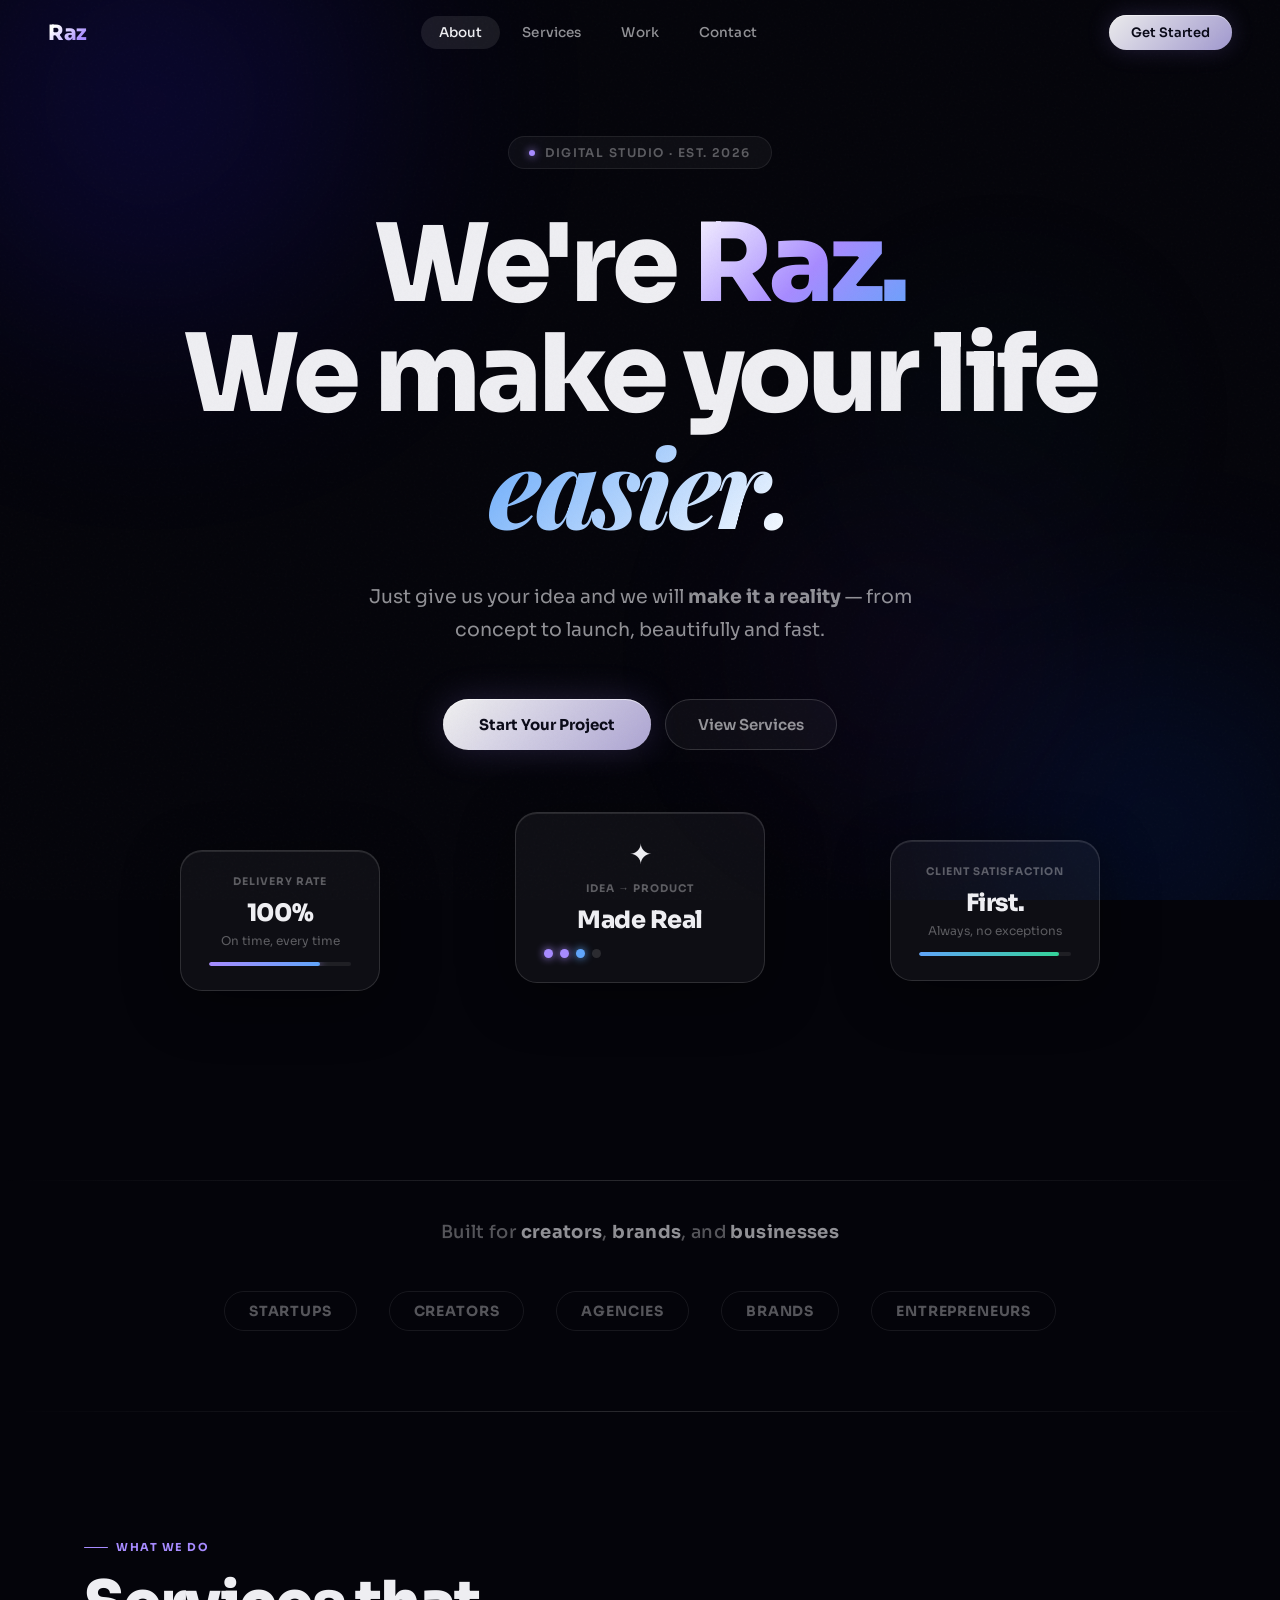
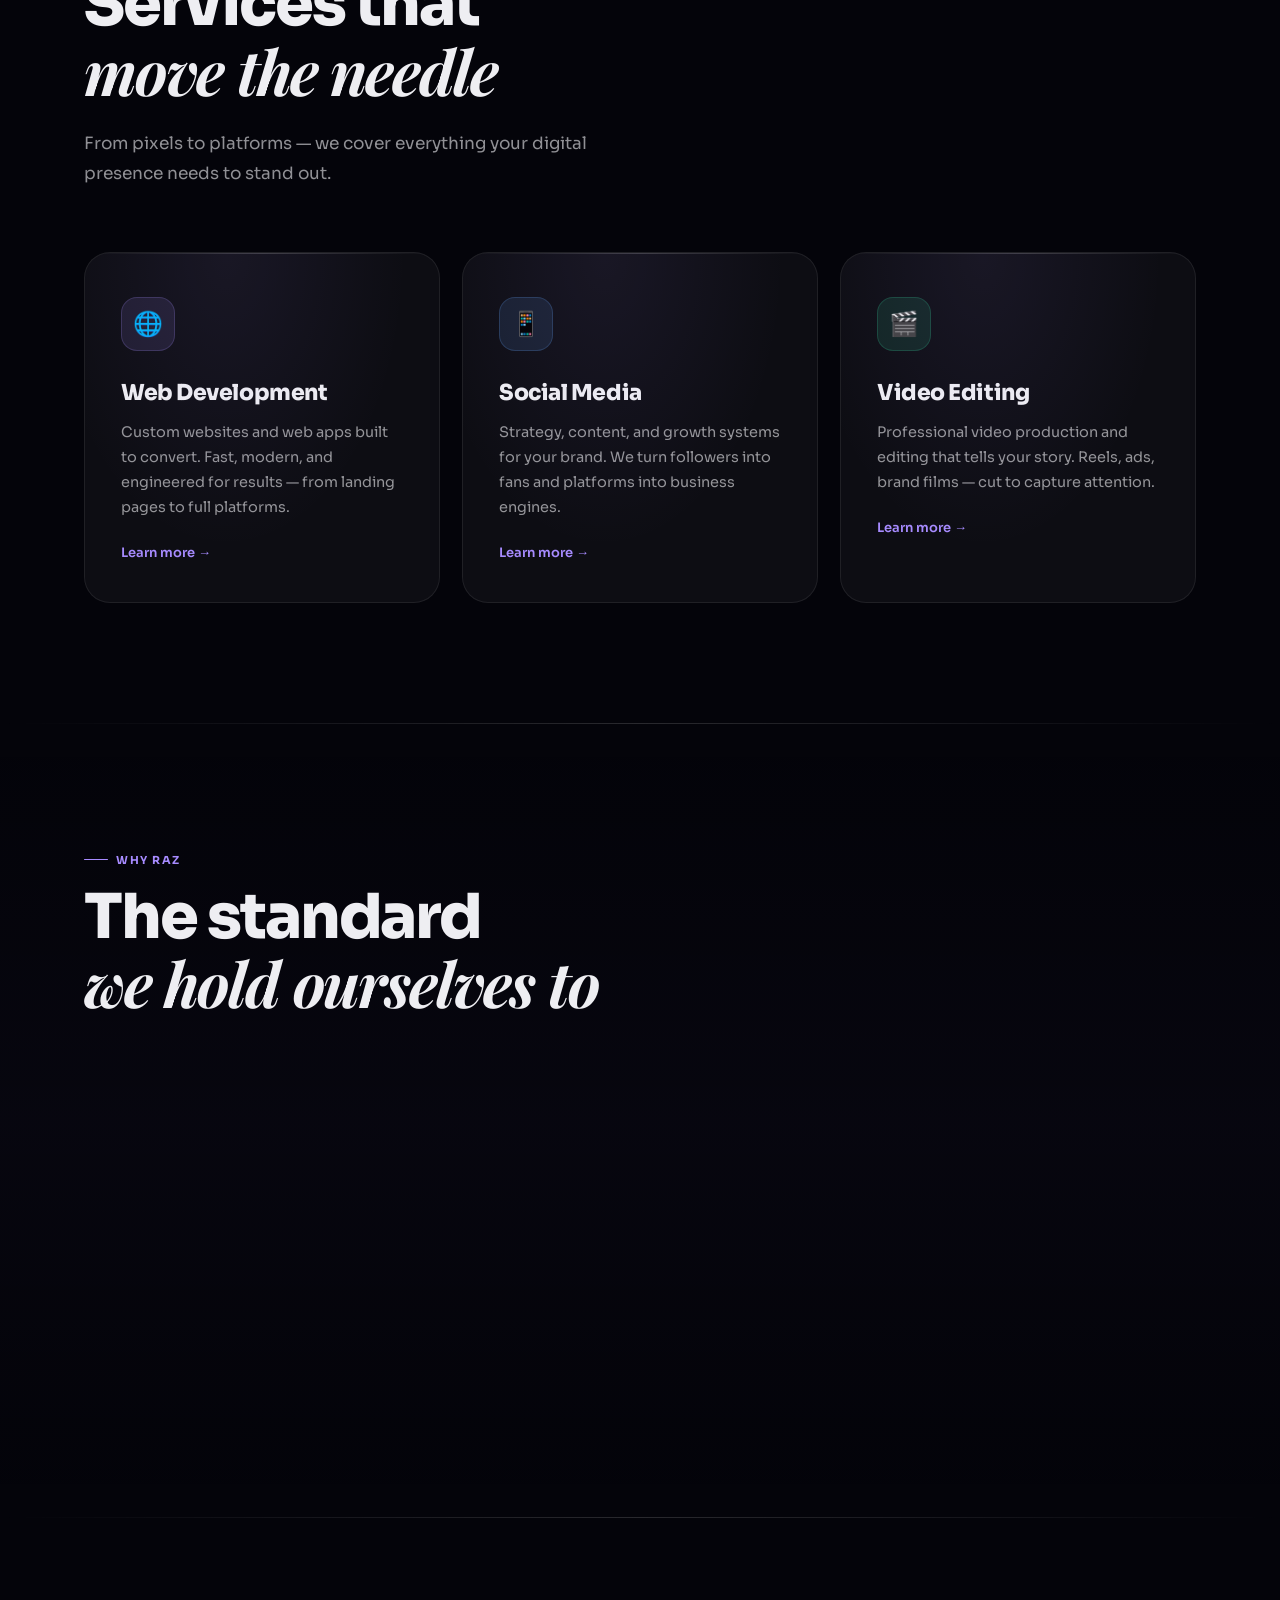
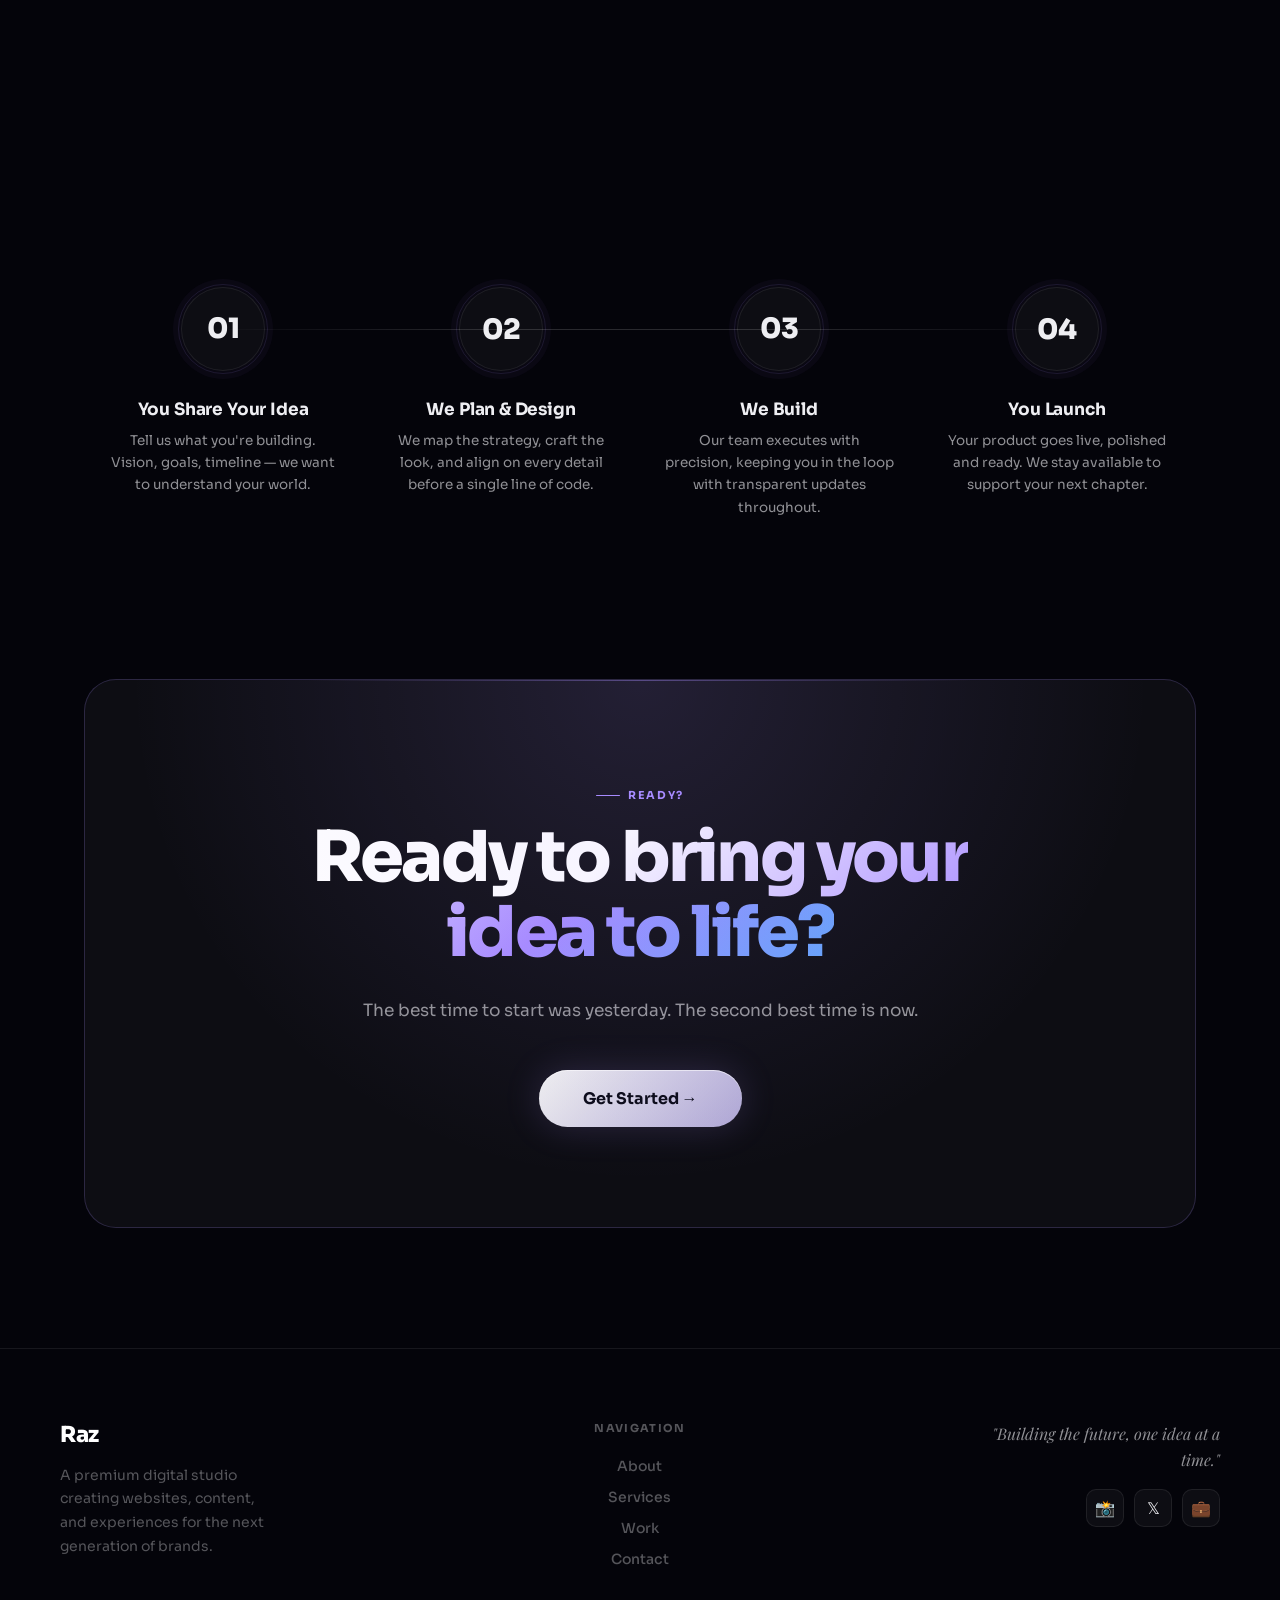
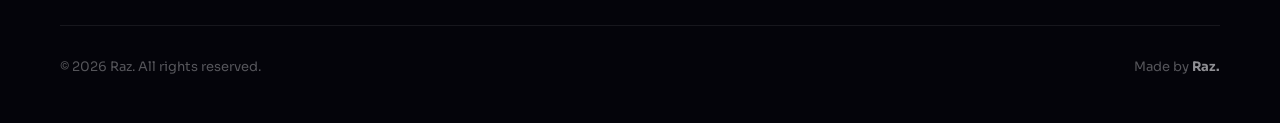
==== commit 4d67fb00: "Update index.html" ====
--- a/index.html
+++ b/index.html
@@ -1179,7 +1179,7 @@
             <div class="cd-icon">📧</div>
             <div>
               <div class="cd-label">Email</div>
-              <div class="cd-val">hello@raz.studio</div>
+              <div class="cd-val">mereattar.2641@gmail.com c</div>
             </div>
           </div>
           <div class="contact-detail reveal-left d3">
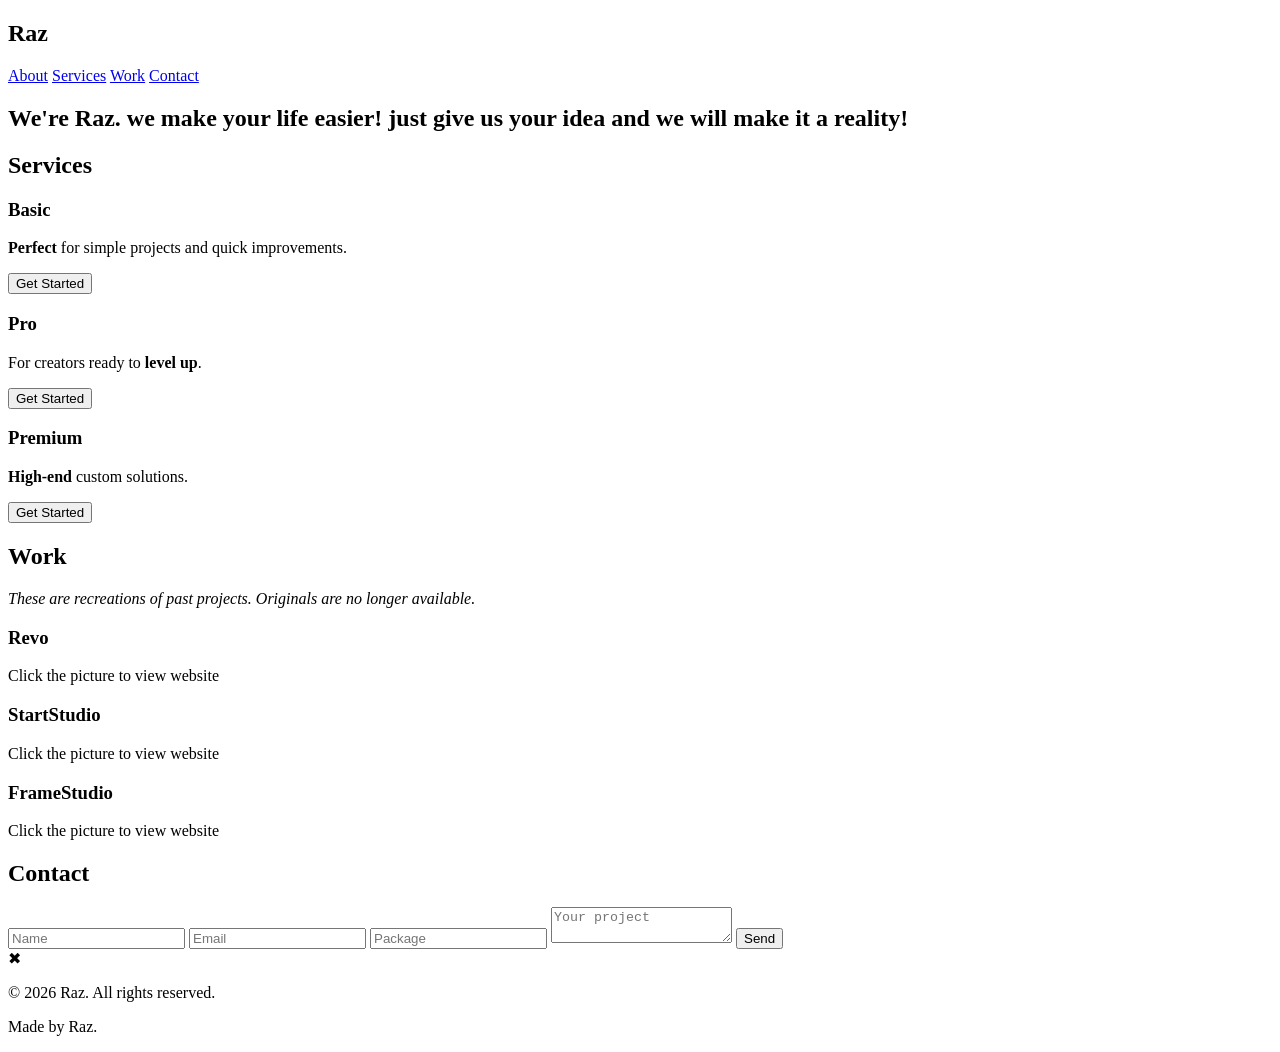
==== commit 2aba49cf: "Update index.html" ====
--- a/index.html
+++ b/index.html
@@ -1,1360 +1,102 @@
 <!DOCTYPE html>
 <html lang="en">
 <head>
-<meta charset="UTF-8">
-<meta name="viewport" content="width=device-width, initial-scale=1.0">
-<title>Raz — We Make It Real</title>
-<link rel="preconnect" href="https://fonts.googleapis.com">
-<link href="https://fonts.googleapis.com/css2?family=Clash+Display:wght@400;500;600;700&family=Sora:wght@300;400;500;600;700;800&family=Playfair+Display:ital,wght@0,700;1,400;1,700&display=swap" rel="stylesheet">
-<style>
-/* ═══════════════════════════════════════════
-   RESET & BASE
-═══════════════════════════════════════════ */
-*,*::before,*::after{box-sizing:border-box;margin:0;padding:0}
-html{scroll-behavior:smooth;font-size:16px}
-body{
-  font-family:'Sora',sans-serif;
-  background:#04040a;
-  color:#eeeef2;
-  min-height:100vh;
-  overflow-x:hidden;
-  cursor:default;
-}
-::-webkit-scrollbar{width:3px}
-::-webkit-scrollbar-track{background:transparent}
-::-webkit-scrollbar-thumb{background:rgba(255,255,255,0.1);border-radius:99px}
-img{display:block;max-width:100%}
-button,input,textarea{font-family:'Sora',sans-serif}
-a{text-decoration:none;color:inherit}
-
-/* ═══════════════════════════════════════════
-   CSS VARIABLES
-═══════════════════════════════════════════ */
-:root{
-  --bg:#04040a;
-  --bg2:#070710;
-  --surface:rgba(255,255,255,0.038);
-  --surface2:rgba(255,255,255,0.06);
-  --border:rgba(255,255,255,0.08);
-  --border2:rgba(255,255,255,0.15);
-  --text:#eeeef2;
-  --text2:rgba(238,238,242,0.6);
-  --text3:rgba(238,238,242,0.35);
-  --accent:#a78bff;
-  --accent2:#60a5fa;
-  --accent3:#34d399;
-  --glow-a:rgba(167,139,255,0.18);
-  --glow-b:rgba(96,165,250,0.15);
-  --nav-h:66px;
-  --ease:cubic-bezier(0.4,0,0.2,1);
-  --ease-spring:cubic-bezier(0.34,1.56,0.64,1);
-  --max-w:1160px;
-}
-
-/* ═══════════════════════════════════════════
-   AMBIENT / BACKGROUND
-═══════════════════════════════════════════ */
-.ambient{position:fixed;inset:0;z-index:0;pointer-events:none;overflow:hidden}
-.orb{position:absolute;border-radius:50%;filter:blur(110px);animation:orbDrift 20s ease-in-out infinite alternate}
-.orb1{width:700px;height:700px;background:radial-gradient(circle,#2d1bff 0%,transparent 65%);top:-250px;left:-200px;opacity:.22;animation-duration:25s}
-.orb2{width:550px;height:550px;background:radial-gradient(circle,#0051ff 0%,transparent 65%);bottom:-200px;right:-150px;opacity:.18;animation-duration:20s;animation-delay:-10s}
-.orb3{width:400px;height:400px;background:radial-gradient(circle,#7c3aed 0%,transparent 65%);top:50%;left:55%;opacity:.12;animation-duration:30s;animation-delay:-5s}
-.orb4{width:300px;height:300px;background:radial-gradient(circle,#0891b2 0%,transparent 65%);top:30%;right:10%;opacity:.1;animation-duration:22s;animation-delay:-15s}
-@keyframes orbDrift{
-  0%{transform:translate(0,0) scale(1)}
-  33%{transform:translate(50px,-40px) scale(1.08)}
-  66%{transform:translate(-30px,60px) scale(.94)}
-  100%{transform:translate(25px,15px) scale(1.04)}
-}
-
-/* Grain */
-body::after{
-  content:'';position:fixed;inset:0;z-index:1;pointer-events:none;
-  background-image:url("data:image/svg+xml,%3Csvg viewBox='0 0 512 512' xmlns='http://www.w3.org/2000/svg'%3E%3Cfilter id='n'%3E%3CfeTurbulence type='fractalNoise' baseFrequency='.75' numOctaves='4' stitchTiles='stitch'/%3E%3C/filter%3E%3Crect width='100%25' height='100%25' filter='url(%23n)' opacity='.045'/%3E%3C/svg%3E");
-  opacity:.5;
-}
-
-/* ═══════════════════════════════════════════
-   NAVBAR
-═══════════════════════════════════════════ */
-#navbar{
-  position:fixed;top:0;left:0;right:0;z-index:1000;
-  height:var(--nav-h);
-  display:flex;align-items:center;justify-content:space-between;
-  padding:0 48px;
-  transition:all .5s var(--ease);
-  border-bottom:1px solid transparent;
-}
-#navbar.scrolled{
-  background:rgba(4,4,10,.75);
-  backdrop-filter:blur(32px) saturate(1.6);
-  -webkit-backdrop-filter:blur(32px) saturate(1.6);
-  border-color:var(--border);
-  height:58px;
-}
-.nav-logo{
-  font-family:'Sora',sans-serif;
-  font-size:21px;font-weight:800;letter-spacing:-.5px;cursor:pointer;
-  background:linear-gradient(135deg,#fff 20%,var(--accent) 80%);
-  -webkit-background-clip:text;-webkit-text-fill-color:transparent;
-  transition:opacity .2s;
-}
-.nav-logo:hover{opacity:.8}
-.nav-center{display:flex;gap:4px;align-items:center}
-.nav-btn{
-  background:none;border:none;cursor:pointer;
-  font-size:13.5px;font-weight:500;color:var(--text2);
-  padding:8px 18px;border-radius:99px;
-  transition:color .25s,background .25s;letter-spacing:.01em;
-}
-.nav-btn:hover{color:var(--text);background:var(--surface2)}
-.nav-btn.active{color:var(--text);background:rgba(255,255,255,.09)}
-.nav-right{display:flex;align-items:center;gap:12px}
-.nav-cta{
-  padding:9px 22px;border-radius:99px;border:none;cursor:pointer;
-  font-size:13px;font-weight:600;
-  background:linear-gradient(135deg,rgba(255,255,255,.92),rgba(200,190,255,.8));
-  color:#0a0a18;
-  box-shadow:0 0 24px var(--glow-a),inset 0 1px 0 rgba(255,255,255,.5);
-  transition:transform .25s var(--ease-spring),box-shadow .25s;
-}
-.nav-cta:hover{transform:scale(1.05) translateY(-1px);box-shadow:0 6px 32px rgba(167,139,255,.45)}
-
-/* Hamburger */
-.hamburger{display:none;flex-direction:column;gap:5px;background:none;border:none;cursor:pointer;padding:8px;z-index:1100}
-.hamburger span{display:block;width:22px;height:2px;background:var(--text2);border-radius:99px;transition:all .3s var(--ease)}
-.hamburger.open span:nth-child(1){transform:rotate(45deg) translate(5px,5px)}
-.hamburger.open span:nth-child(2){opacity:0;transform:scaleX(0)}
-.hamburger.open span:nth-child(3){transform:rotate(-45deg) translate(5px,-5px)}
-
-/* Mobile menu */
-.mobile-menu{
-  display:none;position:fixed;inset:0;z-index:900;
-  background:rgba(4,4,10,.95);backdrop-filter:blur(32px);-webkit-backdrop-filter:blur(32px);
-  flex-direction:column;align-items:center;justify-content:center;gap:8px;
-}
-.mobile-menu.open{display:flex;animation:fadeUp .35s var(--ease) both}
-.mobile-menu .mob-btn{
-  background:none;border:none;cursor:pointer;
-  font-size:26px;font-weight:700;color:var(--text2);
-  padding:14px 40px;border-radius:16px;
-  transition:color .2s,background .2s;width:260px;text-align:center;
-}
-.mobile-menu .mob-btn:hover{color:var(--text);background:var(--surface)}
-.mobile-menu .mob-cta{
-  margin-top:16px;padding:14px 40px;border-radius:99px;border:none;cursor:pointer;
-  font-size:16px;font-weight:700;
-  background:linear-gradient(135deg,rgba(255,255,255,.9),rgba(200,190,255,.8));
-  color:#0a0a18;width:260px;
-}
-
-/* ═══════════════════════════════════════════
-   PAGE SYSTEM
-═══════════════════════════════════════════ */
-.page{display:none}
-.page.active{display:block;animation:pageIn .55s var(--ease) both}
-@keyframes pageIn{from{opacity:0;transform:translateY(20px)}to{opacity:1;transform:translateY(0)}}
-
-/* ═══════════════════════════════════════════
-   ANIMATIONS
-═══════════════════════════════════════════ */
-@keyframes fadeUp{from{opacity:0;transform:translateY(30px)}to{opacity:1;transform:translateY(0)}}
-@keyframes fadeDown{from{opacity:0;transform:translateY(-20px)}to{opacity:1;transform:translateY(0)}}
-@keyframes floatA{0%,100%{transform:translateY(0) rotate(0deg)}50%{transform:translateY(-16px) rotate(.5deg)}}
-@keyframes floatB{0%,100%{transform:translateY(0) rotate(0deg)}50%{transform:translateY(-12px) rotate(-.5deg)}}
-@keyframes shimmer{0%{background-position:-200% center}100%{background-position:200% center}}
-@keyframes spin{to{transform:rotate(360deg)}}
-@keyframes pulse{0%,100%{opacity:1;transform:scale(1)}50%{opacity:.5;transform:scale(.82)}}
-@keyframes progressBar{from{width:0}to{width:var(--w,70%)}}
-@keyframes countUp{from{opacity:0;transform:translateY(10px)}to{opacity:1;transform:translateY(0)}}
-
-/* Reveal system */
-.reveal{opacity:0;transform:translateY(36px);transition:opacity .75s var(--ease),transform .75s var(--ease)}
-.reveal.visible{opacity:1;transform:translateY(0)}
-.reveal-left{opacity:0;transform:translateX(-36px);transition:opacity .75s var(--ease),transform .75s var(--ease)}
-.reveal-left.visible{opacity:1;transform:translateX(0)}
-.reveal-right{opacity:0;transform:translateX(36px);transition:opacity .75s var(--ease),transform .75s var(--ease)}
-.reveal-right.visible{opacity:1;transform:translateX(0)}
-.reveal-scale{opacity:0;transform:scale(.9);transition:opacity .75s var(--ease),transform .75s var(--ease)}
-.reveal-scale.visible{opacity:1;transform:scale(1)}
-.d1{transition-delay:.1s}.d2{transition-delay:.2s}.d3{transition-delay:.3s}.d4{transition-delay:.4s}
-.d5{transition-delay:.5s}.d6{transition-delay:.6s}
-
-/* ═══════════════════════════════════════════
-   SHARED LAYOUT
-═══════════════════════════════════════════ */
-.container{max-width:var(--max-w);margin:0 auto;padding:0 24px;position:relative;z-index:2}
-.section{padding:120px 0;position:relative;z-index:2}
-.section-sm{padding:80px 0}
-.eyebrow{
-  display:inline-flex;align-items:center;gap:8px;
-  font-size:11px;font-weight:700;letter-spacing:.14em;text-transform:uppercase;
-  color:var(--accent);margin-bottom:18px;
-}
-.eyebrow::before{content:'';width:24px;height:1px;background:var(--accent);border-radius:99px}
-.section-title{
-  font-family:'Sora',sans-serif;
-  font-size:clamp(36px,5.5vw,62px);
-  font-weight:800;letter-spacing:-.035em;line-height:1.06;margin-bottom:20px;
-}
-.section-title em{font-family:'Playfair Display',serif;font-style:italic;font-weight:700}
-.section-sub{font-size:17px;color:var(--text2);line-height:1.75;max-width:540px}
-.text-center{text-align:center}
-.text-center .section-sub{margin:0 auto}
-
-/* Horizontal rule */
-.hr{height:1px;background:linear-gradient(90deg,transparent,var(--border2),transparent);margin:0}
-
-/* Glass card base */
-.glass{
-  background:var(--surface);
-  backdrop-filter:blur(20px) saturate(1.4);
-  -webkit-backdrop-filter:blur(20px) saturate(1.4);
-  border:1px solid var(--border);
-  border-radius:24px;
-  box-shadow:0 4px 32px rgba(0,0,0,.35),inset 0 1px 0 rgba(255,255,255,.07);
-}
-
-/* ═══════════════════════════════════════════
-   ████  HOME PAGE  ████
-═══════════════════════════════════════════ */
-
-/* ── HERO ── */
-.hero{
-  position:relative;z-index:2;
-  min-height:100vh;
-  display:flex;flex-direction:column;align-items:center;justify-content:center;
-  text-align:center;
-  padding:calc(var(--nav-h) + 70px) 24px 100px;
-  overflow:hidden;
-}
-.hero-eyebrow{
-  display:inline-flex;align-items:center;gap:10px;
-  font-size:12px;font-weight:600;letter-spacing:.12em;text-transform:uppercase;
-  color:var(--text3);
-  background:var(--surface);border:1px solid var(--border);
-  padding:8px 20px;border-radius:99px;margin-bottom:40px;
-  animation:fadeDown .8s var(--ease) .1s both;
-  backdrop-filter:blur(12px);
-}
-.hero-eyebrow .dot{width:6px;height:6px;border-radius:50%;background:var(--accent);box-shadow:0 0 8px var(--accent);animation:pulse 2.5s ease-in-out infinite}
-.hero-headline{
-  font-family:'Sora',sans-serif;
-  font-size:clamp(48px,9vw,108px);
-  font-weight:800;letter-spacing:-.04em;line-height:1.02;
-  max-width:1000px;margin-bottom:34px;
-  animation:fadeDown .85s var(--ease) .22s both;
-}
-.hero-headline .hl-brand{
-  background:linear-gradient(135deg,#fff 0%,var(--accent) 55%,var(--accent2) 100%);
-  -webkit-background-clip:text;-webkit-text-fill-color:transparent;
-}
-.hero-headline .hl-em{
-  font-family:'Playfair Display',serif;font-style:italic;
-  background:linear-gradient(135deg,var(--accent2) 0%,#fff 100%);
-  -webkit-background-clip:text;-webkit-text-fill-color:transparent;
-}
-.hero-sub{
-  font-size:clamp(16px,2.2vw,19px);color:var(--text2);
-  max-width:560px;line-height:1.72;margin-bottom:52px;
-  animation:fadeDown .85s var(--ease) .34s both;
-}
-.hero-actions{
-  display:flex;gap:14px;flex-wrap:wrap;justify-content:center;
-  animation:fadeDown .85s var(--ease) .46s both;margin-bottom:90px;
-}
-.btn-primary{
-  padding:16px 36px;border-radius:99px;border:none;cursor:pointer;
-  font-size:15px;font-weight:700;
-  background:linear-gradient(135deg,rgba(255,255,255,.94),rgba(210,200,255,.82));
-  color:#0a0a18;
-  box-shadow:0 0 36px var(--glow-a),inset 0 1px 0 rgba(255,255,255,.6);
-  transition:transform .3s var(--ease-spring),box-shadow .3s;
-}
-.btn-primary:hover{transform:scale(1.05) translateY(-3px);box-shadow:0 12px 50px rgba(167,139,255,.45)}
-.btn-ghost{
-  padding:15px 32px;border-radius:99px;cursor:pointer;
-  font-size:15px;font-weight:600;
-  background:var(--surface);color:var(--text2);
-  border:1px solid var(--border2);
-  backdrop-filter:blur(12px);
-  transition:color .25s,border-color .25s,transform .25s;
-}
-.btn-ghost:hover{color:var(--text);border-color:rgba(255,255,255,.3);transform:scale(1.03)}
-
-/* Hero floating cards */
-.hero-floats{
-  position:relative;width:100%;max-width:920px;height:240px;
-  animation:fadeDown .85s var(--ease) .58s both;
-}
-.hf-card{
-  position:absolute;
-  backdrop-filter:blur(28px) saturate(1.5);
-  -webkit-backdrop-filter:blur(28px) saturate(1.5);
-  background:rgba(255,255,255,.042);
-  border:1px solid rgba(255,255,255,.13);
-  border-radius:22px;
-  padding:24px 28px;
-  box-shadow:0 12px 56px rgba(0,0,0,.45),inset 0 1px 0 rgba(255,255,255,.1);
-  cursor:default;
-  transition:transform .4s var(--ease),box-shadow .4s;
-}
-.hf-card:hover{
-  box-shadow:0 24px 70px rgba(0,0,0,.55),0 0 40px var(--glow-a),inset 0 1px 0 rgba(255,255,255,.14);
-}
-.hfc-a{left:0;top:10px;width:200px;animation:floatA 7s ease-in-out infinite}
-.hfc-b{left:50%;transform:translateX(-50%);top:-28px;width:250px;animation:floatB 5.5s ease-in-out infinite}
-.hfc-c{right:0;top:0;width:210px;animation:floatA 8.5s ease-in-out infinite;animation-delay:-3s}
-.hf-label{font-size:10.5px;font-weight:700;letter-spacing:.1em;text-transform:uppercase;color:var(--text3);margin-bottom:10px}
-.hf-val{font-size:24px;font-weight:800;letter-spacing:-.02em}
-.hf-mini{font-size:12px;color:var(--text3);margin-top:5px}
-.hf-bar{height:4px;background:rgba(255,255,255,.07);border-radius:99px;margin-top:14px;overflow:hidden}
-.hf-fill{height:100%;border-radius:99px;animation:progressBar 2s var(--ease) 1s both}
-.hf-fill-a{background:linear-gradient(90deg,var(--accent),var(--accent2));--w:78%;box-shadow:0 0 10px var(--accent)}
-.hf-fill-b{background:linear-gradient(90deg,var(--accent2),var(--accent3));--w:92%}
-.hf-icon{font-size:28px;margin-bottom:10px}
-.hf-dots{display:flex;gap:7px;margin-top:14px}
-.hf-dot{width:9px;height:9px;border-radius:50%;background:rgba(255,255,255,.12)}
-.hf-dot.on{background:var(--accent);box-shadow:0 0 8px var(--accent)}
-.hf-dot.on2{background:var(--accent2);box-shadow:0 0 8px var(--accent2)}
-
-/* ── TRUST STRIP ── */
-.trust-strip{
-  position:relative;z-index:2;
-  padding:40px 0 80px;
-  text-align:center;
-}
-.trust-tagline{
-  font-size:clamp(14px,2vw,18px);color:var(--text3);
-  font-weight:500;letter-spacing:.02em;
-  margin-bottom:48px;
-}
-.trust-tagline strong{color:var(--text2);font-weight:700}
-.trust-logos{display:flex;justify-content:center;gap:32px;flex-wrap:wrap;align-items:center}
-.trust-logo-item{
-  font-size:14px;font-weight:700;letter-spacing:.06em;text-transform:uppercase;
-  color:var(--text3);padding:10px 24px;
-  border:1px solid var(--border);border-radius:99px;
-  transition:color .25s,border-color .25s;
-}
-.trust-logo-item:hover{color:var(--text2);border-color:var(--border2)}
-
-/* ── WHAT WE DO ── */
-.services-home-grid{display:grid;grid-template-columns:repeat(auto-fit,minmax(300px,1fr));gap:22px;margin-top:64px}
-.shc{
-  position:relative;overflow:hidden;
-  background:var(--surface);
-  backdrop-filter:blur(16px);-webkit-backdrop-filter:blur(16px);
-  border:1px solid var(--border);border-radius:26px;
-  padding:44px 36px 40px;
-  transition:transform .4s var(--ease),box-shadow .4s,border-color .35s;
-  cursor:default;
-}
-.shc::before{
-  content:'';position:absolute;inset:0;
-  background:radial-gradient(ellipse at 40% 0%,rgba(167,139,255,.08) 0%,transparent 60%);
-  pointer-events:none;transition:opacity .4s;
-}
-.shc::after{
-  content:'';position:absolute;top:0;left:0;right:0;height:1px;
-  background:linear-gradient(90deg,transparent,rgba(255,255,255,.18),transparent);
-  pointer-events:none;
-}
-.shc:hover{
-  transform:translateY(-12px) rotateX(2deg);
-  box-shadow:0 32px 80px rgba(0,0,0,.5),0 0 40px var(--glow-a);
-  border-color:rgba(167,139,255,.25);
-}
-.shc-icon{
-  width:54px;height:54px;border-radius:16px;
-  background:rgba(167,139,255,.12);border:1px solid rgba(167,139,255,.2);
-  display:flex;align-items:center;justify-content:center;font-size:24px;
-  margin-bottom:28px;transition:transform .3s var(--ease-spring);
-}
-.shc:hover .shc-icon{transform:scale(1.1) rotate(-5deg)}
-.shc-icon.blue{background:rgba(96,165,250,.12);border-color:rgba(96,165,250,.2)}
-.shc-icon.green{background:rgba(52,211,153,.12);border-color:rgba(52,211,153,.2)}
-.shc-title{font-size:22px;font-weight:800;letter-spacing:-.02em;margin-bottom:14px}
-.shc-desc{font-size:14.5px;color:var(--text2);line-height:1.72}
-.shc-arrow{
-  display:inline-flex;align-items:center;gap:6px;
-  font-size:13px;font-weight:600;color:var(--accent);margin-top:24px;
-  transition:gap .25s;
-}
-.shc:hover .shc-arrow{gap:10px}
-
-/* ── WHY CHOOSE US ── */
-.why-grid{display:grid;grid-template-columns:repeat(auto-fit,minmax(240px,1fr));gap:20px;margin-top:64px}
-.why-item{
-  padding:36px 30px;border-radius:22px;
-  border:1px solid var(--border);background:var(--surface);
-  transition:border-color .3s,background .3s,transform .35s var(--ease);
-}
-.why-item:hover{border-color:var(--border2);background:var(--surface2);transform:translateY(-6px)}
-.why-num{
-  font-size:13px;font-weight:700;letter-spacing:.1em;
-  color:var(--accent);margin-bottom:18px;
-}
-.why-title{font-size:18px;font-weight:700;letter-spacing:-.01em;margin-bottom:10px}
-.why-desc{font-size:14px;color:var(--text2);line-height:1.7}
-.why-check{
-  width:32px;height:32px;border-radius:99px;
-  background:rgba(52,211,153,.12);border:1px solid rgba(52,211,153,.2);
-  display:flex;align-items:center;justify-content:center;
-  font-size:14px;margin-bottom:20px;
-}
-
-/* ── PROCESS ── */
-.process-track{
-  display:grid;grid-template-columns:repeat(auto-fit,minmax(220px,1fr));
-  gap:0;margin-top:72px;position:relative;
-}
-.process-track::before{
-  content:'';position:absolute;top:42px;left:10%;right:10%;
-  height:1px;background:linear-gradient(90deg,transparent,var(--border2),var(--border2),transparent);
-  z-index:0;
-}
-.proc-step{
-  position:relative;z-index:1;text-align:center;padding:0 24px 40px;
-  transition:transform .35s var(--ease);
-}
-.proc-step:hover{transform:translateY(-6px)}
-.proc-num{
-  width:84px;height:84px;border-radius:50%;margin:0 auto 28px;
-  background:var(--surface);border:1px solid var(--border);
-  backdrop-filter:blur(12px);-webkit-backdrop-filter:blur(12px);
-  display:flex;align-items:center;justify-content:center;
-  font-size:28px;font-weight:800;letter-spacing:-.03em;
-  box-shadow:0 0 0 8px rgba(167,139,255,.04);
-  position:relative;
-  transition:border-color .3s,box-shadow .3s;
-}
-.proc-step:hover .proc-num{
-  border-color:rgba(167,139,255,.35);
-  box-shadow:0 0 0 8px rgba(167,139,255,.08),0 0 30px var(--glow-a);
-}
-.proc-num::after{
-  content:'';position:absolute;inset:-4px;border-radius:50%;
-  border:1px solid rgba(167,139,255,.12);
-}
-.proc-label{font-size:17px;font-weight:700;letter-spacing:-.01em;margin-bottom:10px}
-.proc-desc{font-size:13.5px;color:var(--text2);line-height:1.65}
-
-/* ── HOME CTA ── */
-.home-cta{
-  position:relative;z-index:2;
-  margin:0 24px 120px;max-width:1160px;margin-left:auto;margin-right:auto;
-  border-radius:32px;overflow:hidden;
-  background:rgba(255,255,255,.04);
-  border:1px solid rgba(167,139,255,.2);
-  backdrop-filter:blur(24px);-webkit-backdrop-filter:blur(24px);
-  padding:100px 48px;text-align:center;
-}
-.home-cta::before{
-  content:'';position:absolute;inset:0;
-  background:radial-gradient(ellipse at 50% 0%,rgba(167,139,255,.14) 0%,transparent 65%);
-  pointer-events:none;
-}
-.home-cta::after{
-  content:'';position:absolute;top:0;left:20%;right:20%;height:1px;
-  background:linear-gradient(90deg,transparent,rgba(167,139,255,.4),transparent);
-}
-.cta-title{
-  font-size:clamp(36px,6vw,70px);font-weight:800;letter-spacing:-.04em;
-  line-height:1.06;margin-bottom:28px;
-}
-.cta-title span{
-  background:linear-gradient(135deg,#fff 30%,var(--accent) 70%,var(--accent2) 100%);
-  -webkit-background-clip:text;-webkit-text-fill-color:transparent;
-}
-
-/* ═══════════════════════════════════════════
-   ████  SERVICES PAGE  ████
-═══════════════════════════════════════════ */
-.page-hero{
-  position:relative;z-index:2;
-  padding:calc(var(--nav-h) + 90px) 24px 80px;
-  text-align:center;
-}
-.packages-grid{display:grid;grid-template-columns:repeat(auto-fit,minmax(300px,1fr));gap:24px;margin-top:72px}
-.pkg-card{
-  position:relative;overflow:hidden;
-  background:var(--surface);
-  backdrop-filter:blur(20px);-webkit-backdrop-filter:blur(20px);
-  border:1px solid var(--border);border-radius:28px;
-  padding:48px 38px 44px;
-  transition:transform .45s var(--ease),box-shadow .45s,border-color .35s;
-  cursor:default;
-  transform-style:preserve-3d;
-}
-.pkg-card::before{
-  content:'';position:absolute;inset:0;
-  background:radial-gradient(ellipse at 40% 0%,rgba(167,139,255,.07) 0%,transparent 60%);
-  pointer-events:none;
-}
-.pkg-card::after{
-  content:'';position:absolute;top:0;left:0;right:0;height:1px;
-  background:linear-gradient(90deg,transparent,rgba(255,255,255,.14),transparent);
-  pointer-events:none;
-}
-.pkg-card.featured{
-  border-color:rgba(167,139,255,.3);
-  background:rgba(167,139,255,.07);
-  box-shadow:0 0 60px rgba(167,139,255,.12);
-}
-.pkg-card.featured::before{
-  background:radial-gradient(ellipse at 50% 0%,rgba(167,139,255,.18) 0%,transparent 65%);
-}
-.pkg-card:hover{
-  transform:translateY(-14px) rotateX(3deg) rotateY(1deg);
-  box-shadow:0 40px 90px rgba(0,0,0,.55),0 0 50px var(--glow-a);
-  border-color:rgba(167,139,255,.35);
-}
-.pkg-badge{
-  display:inline-block;margin-bottom:30px;
-  font-size:10px;font-weight:700;letter-spacing:.14em;text-transform:uppercase;
-  background:linear-gradient(135deg,rgba(167,139,255,.22),rgba(96,165,250,.15));
-  border:1px solid rgba(167,139,255,.3);
-  color:var(--accent);padding:6px 14px;border-radius:99px;
-}
-.pkg-badge.invisible{visibility:hidden}
-.pkg-name{font-size:34px;font-weight:800;letter-spacing:-.03em;margin-bottom:12px}
-.pkg-rule{height:1px;background:linear-gradient(90deg,var(--border2),transparent);margin:28px 0}
-.pkg-placeholder{font-size:14px;color:var(--text3);font-style:italic;line-height:1.65;margin-bottom:36px}
-.pkg-btn{
-  width:100%;padding:14px 24px;border-radius:99px;border:1px solid var(--border2);cursor:not-allowed;
-  font-size:14px;font-weight:600;color:var(--text3);
-  background:rgba(255,255,255,.05);
-  transition:background .25s,color .25s,border-color .25s;
-  text-align:center;
-}
-.pkg-card:hover .pkg-btn{background:rgba(255,255,255,.1);color:var(--text2)}
-.pkg-card.featured .pkg-btn{
-  background:rgba(167,139,255,.15);border-color:rgba(167,139,255,.35);color:var(--accent);
-}
-
-/* Custom CTA */
-.custom-cta{
-  margin-top:64px;padding:56px 48px;border-radius:24px;
-  background:var(--surface);border:1px solid var(--border);
-  backdrop-filter:blur(16px);-webkit-backdrop-filter:blur(16px);
-  display:flex;align-items:center;justify-content:space-between;gap:32px;flex-wrap:wrap;
-}
-.custom-cta-text .cct-title{font-size:24px;font-weight:800;letter-spacing:-.02em;margin-bottom:10px}
-.custom-cta-text .cct-sub{font-size:15px;color:var(--text2);line-height:1.65;max-width:480px}
-
-/* ═══════════════════════════════════════════
-   ████  WORK PAGE  ████
-═══════════════════════════════════════════ */
-.work-placeholder-hero{
-  position:relative;z-index:2;
-  padding:calc(var(--nav-h) + 90px) 24px 60px;
-  text-align:center;
-}
-.wph-icon{
-  width:88px;height:88px;border-radius:28px;margin:0 auto 36px;
-  background:rgba(167,139,255,.08);border:1px solid rgba(167,139,255,.18);
-  display:flex;align-items:center;justify-content:center;font-size:36px;
-  animation:floatA 6s ease-in-out infinite;
-  box-shadow:0 0 50px var(--glow-a);
-}
-.work-quote{
-  font-family:'Playfair Display',serif;font-style:italic;
-  font-size:clamp(18px,3vw,26px);color:var(--text2);
-  max-width:620px;margin:28px auto 56px;line-height:1.7;
-}
-.work-grid{
-  display:grid;grid-template-columns:repeat(auto-fill,minmax(280px,1fr));
-  gap:20px;margin-top:56px;
-}
-.work-placeholder-card{
-  aspect-ratio:4/3;border-radius:20px;
-  background:linear-gradient(135deg,rgba(255,255,255,.03),rgba(167,139,255,.025));
-  border:1px solid var(--border);
-  display:flex;flex-direction:column;align-items:center;justify-content:center;
-  gap:14px;color:var(--text3);
-  position:relative;overflow:hidden;
-  transition:border-color .3s,background .3s;
-}
-.work-placeholder-card:hover{
-  border-color:var(--border2);
-  background:rgba(255,255,255,.04);
-}
-.work-placeholder-card::after{
-  content:'';position:absolute;inset:0;
-  background:linear-gradient(135deg,transparent 40%,rgba(167,139,255,.04) 100%);
-}
-.wpc-shimmer{
-  width:40px;height:40px;border-radius:50%;
-  border:2px solid var(--border2);
-  border-top-color:var(--accent);
-  animation:spin 3s linear infinite;
-  opacity:.4;
-}
-.wpc-label{font-size:12px;font-weight:600;letter-spacing:.08em;text-transform:uppercase}
-.chips{display:flex;gap:12px;flex-wrap:wrap;justify-content:center;margin-top:32px}
-.chip{
-  display:flex;align-items:center;gap:8px;
-  background:var(--surface);border:1px solid var(--border);
-  border-radius:99px;padding:9px 18px;
-  font-size:13px;color:var(--text3);
-  backdrop-filter:blur(8px);transition:border-color .25s,color .25s;
-}
-.chip:hover{border-color:var(--border2);color:var(--text2)}
-.chip-dot{width:6px;height:6px;border-radius:50%;background:var(--accent);opacity:.65}
-
-/* ═══════════════════════════════════════════
-   ████  CONTACT PAGE  ████
-═══════════════════════════════════════════ */
-.contact-layout{
-  display:grid;grid-template-columns:1fr 1.5fr;gap:64px;
-  align-items:start;margin-top:72px;
-}
-.contact-info .ci-title{font-size:clamp(28px,4vw,42px);font-weight:800;letter-spacing:-.03em;line-height:1.1;margin-bottom:20px}
-.contact-info .ci-sub{font-size:16px;color:var(--text2);line-height:1.75;margin-bottom:40px}
-.contact-detail{
-  display:flex;align-items:flex-start;gap:16px;
-  padding:20px 0;border-bottom:1px solid var(--border);
-}
-.cd-icon{
-  width:42px;height:42px;border-radius:12px;
-  background:var(--surface2);border:1px solid var(--border);
-  display:flex;align-items:center;justify-content:center;font-size:18px;flex-shrink:0;
-}
-.cd-label{font-size:11px;font-weight:700;letter-spacing:.1em;text-transform:uppercase;color:var(--text3);margin-bottom:4px}
-.cd-val{font-size:15px;font-weight:600;color:var(--text2)}
-.contact-resp{
-  display:inline-flex;align-items:center;gap:8px;
-  margin-top:28px;font-size:13.5px;color:var(--text3);
-}
-.resp-dot{width:7px;height:7px;border-radius:50%;background:var(--accent3);box-shadow:0 0 8px var(--accent3);animation:pulse 2s ease-in-out infinite}
-
-/* Contact form */
-.contact-form{
-  background:var(--surface);
-  backdrop-filter:blur(20px);-webkit-backdrop-filter:blur(20px);
-  border:1px solid var(--border);border-radius:28px;
-  padding:48px 44px;
-  box-shadow:0 8px 48px rgba(0,0,0,.3),inset 0 1px 0 rgba(255,255,255,.06);
-  position:relative;overflow:hidden;
-}
-.contact-form::before{
-  content:'';position:absolute;inset:0;
-  background:radial-gradient(ellipse at 60% 0%,rgba(167,139,255,.06) 0%,transparent 60%);
-  pointer-events:none;
-}
-.cf-top{position:absolute;top:0;left:15%;right:15%;height:1px;background:linear-gradient(90deg,transparent,rgba(167,139,255,.3),transparent)}
-.form-group{margin-bottom:22px}
-.form-label{
-  display:block;font-size:12px;font-weight:700;letter-spacing:.1em;text-transform:uppercase;
-  color:var(--text3);margin-bottom:10px;
-}
-.form-input,.form-textarea{
-  width:100%;padding:15px 20px;
-  background:rgba(255,255,255,.04);
-  border:1px solid var(--border);border-radius:14px;
-  color:var(--text);font-size:15px;font-weight:500;
-  outline:none;
-  transition:border-color .25s,background .25s,box-shadow .25s;
-  resize:none;
-}
-.form-input::placeholder,.form-textarea::placeholder{color:var(--text3)}
-.form-input:focus,.form-textarea:focus{
-  border-color:rgba(167,139,255,.4);
-  background:rgba(167,139,255,.05);
-  box-shadow:0 0 0 4px rgba(167,139,255,.08);
-}
-.form-textarea{min-height:140px;line-height:1.65}
-.submit-btn{
-  width:100%;padding:16px 32px;border-radius:99px;border:none;cursor:pointer;
-  font-size:15px;font-weight:700;
-  background:linear-gradient(135deg,rgba(255,255,255,.93),rgba(210,200,255,.82));
-  color:#0a0a18;
-  box-shadow:0 0 30px var(--glow-a),inset 0 1px 0 rgba(255,255,255,.5);
-  transition:transform .3s var(--ease-spring),box-shadow .3s,opacity .3s;
-  position:relative;overflow:hidden;
-}
-.submit-btn:hover{transform:scale(1.03) translateY(-2px);box-shadow:0 10px 44px rgba(167,139,255,.45)}
-.submit-btn:active{transform:scale(.98)}
-.submit-btn.sending{opacity:.7;cursor:wait}
-.submit-success{
-  display:none;text-align:center;padding:40px 20px;
-}
-.submit-success.show{display:block;animation:fadeUp .5s var(--ease) both}
-.success-icon{font-size:48px;margin-bottom:20px}
-.success-title{font-size:24px;font-weight:800;margin-bottom:10px}
-.success-sub{font-size:15px;color:var(--text2)}
-
-/* ═══════════════════════════════════════════
-   FOOTER
-═══════════════════════════════════════════ */
-footer{
-  position:relative;z-index:2;
-  border-top:1px solid var(--border);
-  padding:72px 48px 48px;
-}
-.footer-main{
-  display:grid;grid-template-columns:1.2fr 1fr 1.2fr;
-  gap:48px;margin-bottom:56px;
-  max-width:var(--max-w);margin-left:auto;margin-right:auto;
-}
-.footer-brand .fb-logo{
-  font-size:22px;font-weight:800;letter-spacing:-.5px;
-  background:linear-gradient(135deg,#fff 20%,var(--accent) 80%);
-  -webkit-background-clip:text;-webkit-text-fill-color:transparent;
-  margin-bottom:16px;cursor:pointer;
-}
-.footer-brand .fb-desc{font-size:14px;color:var(--text3);line-height:1.7;max-width:220px}
-.footer-nav-col h4{font-size:11px;font-weight:700;letter-spacing:.12em;text-transform:uppercase;color:var(--text3);margin-bottom:20px}
-.footer-nav-col ul{list-style:none;display:flex;flex-direction:column;gap:10px}
-.footer-nav-col ul li button{
-  background:none;border:none;cursor:pointer;
-  font-size:14px;font-weight:500;color:var(--text3);
-  padding:0;transition:color .2s;text-align:left;
-}
-.footer-nav-col ul li button:hover{color:var(--text2)}
-.footer-tagline{display:flex;flex-direction:column;align-items:flex-end;gap:16px}
-.ft-quote{
-  font-family:'Playfair Display',serif;font-style:italic;
-  font-size:16px;color:var(--text2);line-height:1.65;text-align:right;max-width:240px;
-}
-.ft-social{display:flex;gap:10px}
-.ft-soc-btn{
-  width:38px;height:38px;border-radius:10px;
-  background:var(--surface);border:1px solid var(--border);
-  display:flex;align-items:center;justify-content:center;font-size:16px;
-  cursor:pointer;transition:background .25s,border-color .25s,transform .25s;
-}
-.ft-soc-btn:hover{background:var(--surface2);border-color:var(--border2);transform:translateY(-3px)}
-.footer-bottom{
-  border-top:1px solid var(--border);padding-top:32px;
-  display:flex;align-items:center;justify-content:space-between;flex-wrap:wrap;gap:12px;
-  max-width:var(--max-w);margin:0 auto;
-}
-.footer-bottom .fc{font-size:13px;color:var(--text3)}
-
-/* ═══════════════════════════════════════════
-   RESPONSIVE
-═══════════════════════════════════════════ */
-@media(max-width:960px){
-  .contact-layout{grid-template-columns:1fr}
-  .footer-main{grid-template-columns:1fr 1fr;gap:36px}
-  .footer-tagline{align-items:flex-start}
-  .ft-quote{text-align:left}
-  .process-track{grid-template-columns:repeat(2,1fr)}
-  .process-track::before{display:none}
-}
-@media(max-width:768px){
-  #navbar{padding:0 20px}
-  .nav-center,.nav-right{display:none}
-  .hamburger{display:flex}
-  .hero-headline{font-size:clamp(42px,12vw,72px)}
-  .hero-floats{display:none}
-  .section{padding:80px 0}
-  .home-cta{padding:64px 28px;margin:0 16px 80px}
-  .custom-cta{flex-direction:column}
-  .footer-main{grid-template-columns:1fr;gap:28px}
-  .footer-tagline{align-items:flex-start}
-  .ft-quote{text-align:left}
-  .footer-bottom{flex-direction:column;text-align:center}
-  footer{padding:48px 24px 36px}
-  .process-track{grid-template-columns:1fr}
-  .contact-form{padding:32px 24px}
-}
-@media(max-width:480px){
-  .packages-grid,.services-home-grid,.why-grid{grid-template-columns:1fr}
-  .work-grid{grid-template-columns:1fr}
-}
-</style>
+  <meta charset="UTF-8">
+  <title>Raz</title>
+  <link rel="stylesheet" href="style.css">
 </head>
 <body>
 
-<!-- AMBIENT -->
-<div class="ambient">
-  <div class="orb orb1"></div>
-  <div class="orb orb2"></div>
-  <div class="orb orb3"></div>
-  <div class="orb orb4"></div>
+<!-- NAVBAR -->
+<nav>
+  <h2>Raz</h2>
+  <div>
+    <a href="#home">About</a>
+    <a href="#services">Services</a>
+    <a href="#work">Work</a>
+    <a href="#contact">Contact</a>
+  </div>
+</nav>
+
+<!-- HOME -->
+<section id="home" class="section">
+  <h1><b>We're Raz.</b> we make your life easier! just give us your idea and we will <b>make it a reality!</b></h1>
+</section>
+
+<!-- SERVICES -->
+<section id="services" class="section">
+  <h2>Services</h2>
+  <div class="cards">
+    
+    <div class="card">
+      <h3>Basic</h3>
+      <p><b>Perfect</b> for simple projects and quick improvements.</p>
+      <button onclick="openForm('Basic')">Get Started</button>
+    </div>
+
+    <div class="card highlight">
+      <h3>Pro</h3>
+      <p>For creators ready to <b>level up</b>.</p>
+      <button onclick="openForm('Pro')">Get Started</button>
+    </div>
+
+    <div class="card">
+      <h3>Premium</h3>
+      <p><b>High-end</b> custom solutions.</p>
+      <button onclick="openForm('Premium')">Get Started</button>
+    </div>
+
+  </div>
+</section>
+
+<!-- WORK -->
+<section id="work" class="section">
+  <h2>Work</h2>
+  <p class="note"><i>These are recreations of past projects. Originals are no longer available.</i></p>
+
+  <div class="cards">
+    <div class="card" onclick="openProject('Revo')">
+      <h3>Revo</h3>
+      <p>Click the picture to view website</p>
+    </div>
+
+    <div class="card" onclick="openProject('StartStudio')">
+      <h3>StartStudio</h3>
+      <p>Click the picture to view website</p>
+    </div>
+
+    <div class="card" onclick="openProject('FrameStudio')">
+      <h3>FrameStudio</h3>
+      <p>Click the picture to view website</p>
+    </div>
+  </div>
+</section>
+
+<!-- CONTACT -->
+<section id="contact" class="section">
+  <h2>Contact</h2>
+  <form action="https://formspree.io/f/YOUR_ID" method="POST">
+    <input name="name" placeholder="Name" required>
+    <input name="email" placeholder="Email" required>
+    <input name="package" id="packageInput" placeholder="Package">
+    <textarea name="message" placeholder="Your project"></textarea>
+    <button type="submit">Send</button>
+  </form>
+</section>
+
+<!-- MODAL -->
+<div id="modal" class="modal">
+  <div class="modal-content">
+    <span onclick="closeModal()">✖</span>
+    <div id="modalContent"></div>
+  </div>
 </div>
 
-<!-- NAVBAR -->
-<nav id="navbar">
-  <div class="nav-logo" onclick="showPage('home')">Raz</div>
-  <div class="nav-center">
-    <button class="nav-btn active" id="nb-home" onclick="showPage('home')">About</button>
-    <button class="nav-btn" id="nb-services" onclick="showPage('services')">Services</button>
-    <button class="nav-btn" id="nb-work" onclick="showPage('work')">Work</button>
-    <button class="nav-btn" id="nb-contact" onclick="showPage('contact')">Contact</button>
-  </div>
-  <div class="nav-right">
-    <button class="nav-cta" onclick="showPage('contact')">Get Started</button>
-  </div>
-  <button class="hamburger" id="hamburger" onclick="toggleMob()">
-    <span></span><span></span><span></span>
-  </button>
-</nav>
+<footer>
+  <p>© 2026 Raz. All rights reserved.</p>
+  <p>Made by Raz.</p>
+</footer>
 
-<!-- MOBILE MENU -->
-<div class="mobile-menu" id="mobileMenu">
-  <button class="mob-btn" onclick="showPage('home');toggleMob()">About</button>
-  <button class="mob-btn" onclick="showPage('services');toggleMob()">Services</button>
-  <button class="mob-btn" onclick="showPage('work');toggleMob()">Work</button>
-  <button class="mob-btn" onclick="showPage('contact');toggleMob()">Contact</button>
-  <button class="mob-cta" onclick="showPage('contact');toggleMob()">Get Started →</button>
-</div>
-
-<!-- ══════════════════════════════════════════
-     HOME PAGE
-══════════════════════════════════════════ -->
-<div class="page active" id="page-home">
-
-  <!-- HERO -->
-  <section class="hero">
-    <div class="hero-eyebrow">
-      <span class="dot"></span>
-      Digital Studio · Est. 2026
-    </div>
-    <h1 class="hero-headline">
-      We're <span class="hl-brand">Raz.</span><br>
-      We make your life <span class="hl-em">easier.</span>
-    </h1>
-    <p class="hero-sub">
-      Just give us your idea and we will <strong>make it a reality</strong> — from concept to launch, beautifully and fast.
-    </p>
-    <div class="hero-actions">
-      <button class="btn-primary" onclick="showPage('contact')">Start Your Project</button>
-      <button class="btn-ghost" onclick="showPage('services')">View Services</button>
-    </div>
-
-    <!-- Floating cards -->
-    <div class="hero-floats">
-      <div class="hf-card hfc-a">
-        <div class="hf-label">Delivery Rate</div>
-        <div class="hf-val">100%</div>
-        <div class="hf-mini">On time, every time</div>
-        <div class="hf-bar"><div class="hf-fill hf-fill-a"></div></div>
-      </div>
-      <div class="hf-card hfc-b">
-        <div class="hf-icon">✦</div>
-        <div class="hf-label">Idea → Product</div>
-        <div class="hf-val">Made Real</div>
-        <div class="hf-dots">
-          <div class="hf-dot on"></div>
-          <div class="hf-dot on"></div>
-          <div class="hf-dot on2"></div>
-          <div class="hf-dot"></div>
-        </div>
-      </div>
-      <div class="hf-card hfc-c">
-        <div class="hf-label">Client Satisfaction</div>
-        <div class="hf-val">First.</div>
-        <div class="hf-mini">Always, no exceptions</div>
-        <div class="hf-bar"><div class="hf-fill hf-fill-b"></div></div>
-      </div>
-    </div>
-  </section>
-
-  <!-- TRUST STRIP -->
-  <div class="hr"></div>
-  <section class="trust-strip">
-    <div class="container">
-      <p class="trust-tagline reveal">Built for <strong>creators</strong>, <strong>brands</strong>, and <strong>businesses</strong></p>
-      <div class="trust-logos">
-        <div class="trust-logo-item reveal d1">Startups</div>
-        <div class="trust-logo-item reveal d2">Creators</div>
-        <div class="trust-logo-item reveal d3">Agencies</div>
-        <div class="trust-logo-item reveal d4">Brands</div>
-        <div class="trust-logo-item reveal d5">Entrepreneurs</div>
-      </div>
-    </div>
-  </section>
-
-  <!-- WHAT WE DO -->
-  <div class="hr"></div>
-  <section class="section">
-    <div class="container">
-      <div class="eyebrow reveal">What We Do</div>
-      <h2 class="section-title reveal">Services that<br><em>move the needle</em></h2>
-      <p class="section-sub reveal d1">From pixels to platforms — we cover everything your digital presence needs to stand out.</p>
-      <div class="services-home-grid">
-        <div class="shc reveal d1">
-          <div class="shc-icon">🌐</div>
-          <div class="shc-title">Web Development</div>
-          <div class="shc-desc">Custom websites and web apps built to convert. Fast, modern, and engineered for results — from landing pages to full platforms.</div>
-          <div class="shc-arrow">Learn more →</div>
-        </div>
-        <div class="shc reveal d2">
-          <div class="shc-icon blue">📱</div>
-          <div class="shc-title">Social Media</div>
-          <div class="shc-desc">Strategy, content, and growth systems for your brand. We turn followers into fans and platforms into business engines.</div>
-          <div class="shc-arrow">Learn more →</div>
-        </div>
-        <div class="shc reveal d3">
-          <div class="shc-icon green">🎬</div>
-          <div class="shc-title">Video Editing</div>
-          <div class="shc-desc">Professional video production and editing that tells your story. Reels, ads, brand films — cut to capture attention.</div>
-          <div class="shc-arrow">Learn more →</div>
-        </div>
-      </div>
-    </div>
-  </section>
-
-  <!-- WHY CHOOSE US -->
-  <div class="hr"></div>
-  <section class="section" style="background:linear-gradient(180deg,transparent,rgba(167,139,255,.025),transparent)">
-    <div class="container">
-      <div class="eyebrow reveal">Why Raz</div>
-      <h2 class="section-title reveal">The standard<br><em>we hold ourselves to</em></h2>
-      <div class="why-grid">
-        <div class="why-item reveal d1">
-          <div class="why-check">✦</div>
-          <div class="why-num">01</div>
-          <div class="why-title">Clean Design</div>
-          <div class="why-desc">Every element earns its place. We obsess over details so your product feels effortless and premium.</div>
-        </div>
-        <div class="why-item reveal d2">
-          <div class="why-check">⚡</div>
-          <div class="why-num">02</div>
-          <div class="why-title">Fast Delivery</div>
-          <div class="why-desc">Speed without shortcuts. We move quickly because your time has value — without compromising on craft.</div>
-        </div>
-        <div class="why-item reveal d3">
-          <div class="why-check">🔧</div>
-          <div class="why-num">03</div>
-          <div class="why-title">Modern Systems</div>
-          <div class="why-desc">We build with the latest tools and frameworks — future-proof solutions that scale as you grow.</div>
-        </div>
-        <div class="why-item reveal d4">
-          <div class="why-check">🏆</div>
-          <div class="why-num">04</div>
-          <div class="why-title">High-Quality Results</div>
-          <div class="why-desc">We don't ship average. Every project leaves our studio at the highest standard — period.</div>
-        </div>
-      </div>
-    </div>
-  </section>
-
-  <!-- PROCESS -->
-  <div class="hr"></div>
-  <section class="section">
-    <div class="container">
-      <div class="eyebrow reveal">How It Works</div>
-      <h2 class="section-title reveal text-center">From idea to<br><em>reality in 4 steps</em></h2>
-      <div class="process-track">
-        <div class="proc-step reveal d1">
-          <div class="proc-num">01</div>
-          <div class="proc-label">You Share Your Idea</div>
-          <div class="proc-desc">Tell us what you're building. Vision, goals, timeline — we want to understand your world.</div>
-        </div>
-        <div class="proc-step reveal d2">
-          <div class="proc-num">02</div>
-          <div class="proc-label">We Plan & Design</div>
-          <div class="proc-desc">We map the strategy, craft the look, and align on every detail before a single line of code.</div>
-        </div>
-        <div class="proc-step reveal d3">
-          <div class="proc-num">03</div>
-          <div class="proc-label">We Build</div>
-          <div class="proc-desc">Our team executes with precision, keeping you in the loop with transparent updates throughout.</div>
-        </div>
-        <div class="proc-step reveal d4">
-          <div class="proc-num">04</div>
-          <div class="proc-label">You Launch</div>
-          <div class="proc-desc">Your product goes live, polished and ready. We stay available to support your next chapter.</div>
-        </div>
-      </div>
-    </div>
-  </section>
-
-  <!-- CTA -->
-  <div class="container">
-    <div class="home-cta reveal">
-      <div class="eyebrow" style="justify-content:center">Ready?</div>
-      <h2 class="cta-title"><span>Ready to bring your<br>idea to life?</span></h2>
-      <p style="font-size:17px;color:var(--text2);margin-bottom:44px;line-height:1.7">The best time to start was yesterday. The second best time is now.</p>
-      <button class="btn-primary" style="font-size:16px;padding:18px 44px" onclick="showPage('contact')">Get Started →</button>
-    </div>
-  </div>
-
-  <!-- FOOTER -->
-  <footer>
-    <div class="footer-main">
-      <div class="footer-brand">
-        <div class="fb-logo" onclick="showPage('home')">Raz</div>
-        <p class="fb-desc">A premium digital studio creating websites, content, and experiences for the next generation of brands.</p>
-      </div>
-      <div class="footer-nav-col" style="text-align:center">
-        <h4>Navigation</h4>
-        <ul>
-          <li><button onclick="showPage('home')">About</button></li>
-          <li><button onclick="showPage('services')">Services</button></li>
-          <li><button onclick="showPage('work')">Work</button></li>
-          <li><button onclick="showPage('contact')">Contact</button></li>
-        </ul>
-      </div>
-      <div class="footer-tagline">
-        <p class="ft-quote">"Building the future, one idea at a time."</p>
-        <div class="ft-social">
-          <div class="ft-soc-btn" title="Instagram">📸</div>
-          <div class="ft-soc-btn" title="Twitter">𝕏</div>
-          <div class="ft-soc-btn" title="LinkedIn">💼</div>
-        </div>
-      </div>
-    </div>
-    <div class="footer-bottom">
-      <span class="fc">© 2026 Raz. All rights reserved.</span>
-      <span class="fc">Made by <strong style="color:var(--text2)">Raz.</strong></span>
-    </div>
-  </footer>
-</div>
-
-<!-- ══════════════════════════════════════════
-     SERVICES PAGE
-══════════════════════════════════════════ -->
-<div class="page" id="page-services">
-  <section class="page-hero">
-    <div class="container">
-      <div class="eyebrow reveal" style="justify-content:center">Our Packages</div>
-      <h1 class="section-title reveal text-center">Choose your<br><em>perfect plan</em></h1>
-      <p class="section-sub reveal d1 text-center" style="margin:0 auto">Every great digital product starts with the right foundation. Pick a package and let's build.</p>
-    </div>
-  </section>
-
-  <section class="section" style="padding-top:0">
-    <div class="container">
-      <div class="packages-grid">
-        <div class="pkg-card reveal d1">
-          <div class="pkg-badge invisible">placeholder</div>
-          <div class="pkg-name">Basic</div>
-          <div class="pkg-rule"></div>
-          <p class="pkg-placeholder">Full details, features, and pricing coming soon.</p>
-          <button class="pkg-btn" disabled>Coming Soon</button>
-        </div>
-        <div class="pkg-card featured reveal d2">
-          <div class="pkg-badge">Most Popular</div>
-          <div class="pkg-name">Pro</div>
-          <div class="pkg-rule"></div>
-          <p class="pkg-placeholder">Full details, features, and pricing coming soon.</p>
-          <button class="pkg-btn" disabled>Coming Soon</button>
-        </div>
-        <div class="pkg-card reveal d3">
-          <div class="pkg-badge invisible">placeholder</div>
-          <div class="pkg-name">Premium</div>
-          <div class="pkg-rule"></div>
-          <p class="pkg-placeholder">Full details, features, and pricing coming soon.</p>
-          <button class="pkg-btn" disabled>Coming Soon</button>
-        </div>
-      </div>
-
-      <div class="custom-cta reveal">
-        <div class="custom-cta-text">
-          <div class="cct-title">Need something custom?</div>
-          <p class="cct-sub">Every business is different. If none of the packages above fit your exact needs, we'd love to design a tailored solution just for you. Reach out and let's talk.</p>
-        </div>
-        <button class="btn-primary" onclick="showPage('contact')">Contact Us →</button>
-      </div>
-    </div>
-  </section>
-
-  <footer>
-    <div class="footer-main">
-      <div class="footer-brand">
-        <div class="fb-logo" onclick="showPage('home')">Raz</div>
-        <p class="fb-desc">A premium digital studio creating websites, content, and experiences for the next generation of brands.</p>
-      </div>
-      <div class="footer-nav-col" style="text-align:center">
-        <h4>Navigation</h4>
-        <ul>
-          <li><button onclick="showPage('home')">About</button></li>
-          <li><button onclick="showPage('services')">Services</button></li>
-          <li><button onclick="showPage('work')">Work</button></li>
-          <li><button onclick="showPage('contact')">Contact</button></li>
-        </ul>
-      </div>
-      <div class="footer-tagline">
-        <p class="ft-quote">"Building the future, one idea at a time."</p>
-        <div class="ft-social">
-          <div class="ft-soc-btn">📸</div>
-          <div class="ft-soc-btn">𝕏</div>
-          <div class="ft-soc-btn">💼</div>
-        </div>
-      </div>
-    </div>
-    <div class="footer-bottom">
-      <span class="fc">© 2026 Raz. All rights reserved.</span>
-      <span class="fc">Made by <strong style="color:var(--text2)">Raz.</strong></span>
-    </div>
-  </footer>
-</div>
-
-<!-- ══════════════════════════════════════════
-     WORK PAGE
-══════════════════════════════════════════ -->
-<div class="page" id="page-work">
-  <div class="work-placeholder-hero">
-    <div class="container">
-      <div class="wph-icon">✦</div>
-      <div class="eyebrow" style="justify-content:center">Portfolio</div>
-      <h1 class="section-title reveal text-center">Our work<br><em>speaks for itself</em></h1>
-      <p class="work-quote reveal d1">
-        "We're just getting started — our collaborations and client results will be showcased here soon."
-      </p>
-      <div class="chips reveal d2">
-        <div class="chip"><span class="chip-dot"></span>Client Work</div>
-        <div class="chip"><span class="chip-dot"></span>Case Studies</div>
-        <div class="chip"><span class="chip-dot"></span>Reviews</div>
-        <div class="chip"><span class="chip-dot"></span>Brand Collabs</div>
-      </div>
-    </div>
-  </div>
-
-  <section class="section" style="padding-top:0">
-    <div class="container">
-      <div class="work-grid">
-        <div class="work-placeholder-card reveal d1"><div class="wpc-shimmer"></div><div class="wpc-label">Coming Soon</div></div>
-        <div class="work-placeholder-card reveal d2"><div class="wpc-shimmer"></div><div class="wpc-label">Coming Soon</div></div>
-        <div class="work-placeholder-card reveal d3"><div class="wpc-shimmer"></div><div class="wpc-label">Coming Soon</div></div>
-        <div class="work-placeholder-card reveal d1"><div class="wpc-shimmer"></div><div class="wpc-label">Coming Soon</div></div>
-        <div class="work-placeholder-card reveal d2"><div class="wpc-shimmer"></div><div class="wpc-label">Coming Soon</div></div>
-        <div class="work-placeholder-card reveal d3"><div class="wpc-shimmer"></div><div class="wpc-label">Coming Soon</div></div>
-      </div>
-
-      <div style="text-align:center;margin-top:72px" class="reveal">
-        <p style="font-size:16px;color:var(--text3);margin-bottom:28px">Want to be one of our first featured clients?</p>
-        <button class="btn-primary" onclick="showPage('contact')">Start a Project →</button>
-      </div>
-    </div>
-  </section>
-
-  <footer>
-    <div class="footer-main">
-      <div class="footer-brand">
-        <div class="fb-logo" onclick="showPage('home')">Raz</div>
-        <p class="fb-desc">A premium digital studio creating websites, content, and experiences for the next generation of brands.</p>
-      </div>
-      <div class="footer-nav-col" style="text-align:center">
-        <h4>Navigation</h4>
-        <ul>
-          <li><button onclick="showPage('home')">About</button></li>
-          <li><button onclick="showPage('services')">Services</button></li>
-          <li><button onclick="showPage('work')">Work</button></li>
-          <li><button onclick="showPage('contact')">Contact</button></li>
-        </ul>
-      </div>
-      <div class="footer-tagline">
-        <p class="ft-quote">"Building the future, one idea at a time."</p>
-        <div class="ft-social">
-          <div class="ft-soc-btn">📸</div>
-          <div class="ft-soc-btn">𝕏</div>
-          <div class="ft-soc-btn">💼</div>
-        </div>
-      </div>
-    </div>
-    <div class="footer-bottom">
-      <span class="fc">© 2026 Raz. All rights reserved.</span>
-      <span class="fc">Made by <strong style="color:var(--text2)">Raz.</strong></span>
-    </div>
-  </footer>
-</div>
-
-<!-- ══════════════════════════════════════════
-     CONTACT PAGE
-══════════════════════════════════════════ -->
-<div class="page" id="page-contact">
-  <section class="page-hero" style="padding-bottom:0">
-    <div class="container">
-      <div class="eyebrow reveal" style="justify-content:center">Let's Talk</div>
-      <h1 class="section-title reveal text-center">Tell us your<br><em>idea</em></h1>
-      <p class="section-sub reveal d1 text-center" style="margin:0 auto">We're ready to listen. Share what you're building and we'll make it happen — beautifully.</p>
-    </div>
-  </section>
-
-  <section class="section">
-    <div class="container">
-      <div class="contact-layout">
-        <div class="contact-info">
-          <h2 class="ci-title reveal-left">Let's build<br>something<br><em style="font-family:'Playfair Display',serif">great together</em></h2>
-          <p class="ci-sub reveal-left d1">No idea is too big or too small. We work with creators and companies at every stage. Reach out and let's start a conversation.</p>
-
-          <div class="contact-detail reveal-left d2">
-            <div class="cd-icon">📧</div>
-            <div>
-              <div class="cd-label">Email</div>
-              <div class="cd-val">mereattar.2641@gmail.com c</div>
-            </div>
-          </div>
-          <div class="contact-detail reveal-left d3">
-            <div class="cd-icon">🌍</div>
-            <div>
-              <div class="cd-label">Location</div>
-              <div class="cd-val">Remote · Worldwide</div>
-            </div>
-          </div>
-          <div class="contact-detail reveal-left d4" style="border-bottom:none">
-            <div class="cd-icon">⏱</div>
-            <div>
-              <div class="cd-label">Response Time</div>
-              <div class="cd-val">Within 24 hours</div>
-            </div>
-          </div>
-
-          <div class="contact-resp reveal-left d5">
-            <span class="resp-dot"></span>
-            We typically respond within <strong style="color:var(--text2)">24 hours</strong>
-          </div>
-        </div>
-
-        <div class="contact-form reveal-right">
-          <div class="cf-top"></div>
-          <div id="form-content">
-            <div class="form-group">
-              <label class="form-label" for="fname">Your Name</label>
-              <input class="form-input" id="fname" type="text" placeholder="What should we call you?">
-            </div>
-            <div class="form-group">
-              <label class="form-label" for="femail">Email Address</label>
-              <input class="form-input" id="femail" type="email" placeholder="your@email.com">
-            </div>
-            <div class="form-group">
-              <label class="form-label" for="fidea">Your Project Idea</label>
-              <textarea class="form-textarea" id="fidea" placeholder="Tell us about your idea — what are you building, what's your goal, and what do you need help with?"></textarea>
-            </div>
-            <button class="submit-btn" id="submitBtn" onclick="handleSubmit()">Send Message →</button>
-          </div>
-          <div class="submit-success" id="successMsg">
-            <div class="success-icon">✦</div>
-            <div class="success-title">Message Sent!</div>
-            <p class="success-sub">Thank you for reaching out. We'll get back to you within 24 hours.</p>
-          </div>
-        </div>
-      </div>
-    </div>
-  </section>
-
-  <footer>
-    <div class="footer-main">
-      <div class="footer-brand">
-        <div class="fb-logo" onclick="showPage('home')">Raz</div>
-        <p class="fb-desc">A premium digital studio creating websites, content, and experiences for the next generation of brands.</p>
-      </div>
-      <div class="footer-nav-col" style="text-align:center">
-        <h4>Navigation</h4>
-        <ul>
-          <li><button onclick="showPage('home')">About</button></li>
-          <li><button onclick="showPage('services')">Services</button></li>
-          <li><button onclick="showPage('work')">Work</button></li>
-          <li><button onclick="showPage('contact')">Contact</button></li>
-        </ul>
-      </div>
-      <div class="footer-tagline">
-        <p class="ft-quote">"Building the future, one idea at a time."</p>
-        <div class="ft-social">
-          <div class="ft-soc-btn">📸</div>
-          <div class="ft-soc-btn">𝕏</div>
-          <div class="ft-soc-btn">💼</div>
-        </div>
-      </div>
-    </div>
-    <div class="footer-bottom">
-      <span class="fc">© 2026 Raz. All rights reserved.</span>
-      <span class="fc">Made by <strong style="color:var(--text2)">Raz.</strong></span>
-    </div>
-  </footer>
-</div>
-
-<!-- ══════════════════════════════════════════
-     JAVASCRIPT
-══════════════════════════════════════════ -->
-<script>
-// ── PAGE SYSTEM ──
-const pages = ['home','services','work','contact'];
-function showPage(id) {
-  pages.forEach(p => {
-    document.getElementById('page-'+p).classList.remove('active');
-    const nb = document.getElementById('nb-'+p);
-    if(nb) nb.classList.remove('active');
-  });
-  document.getElementById('page-'+id).classList.add('active');
-  const nb = document.getElementById('nb-'+id);
-  if(nb) nb.classList.add('active');
-  window.scrollTo({top:0,behavior:'smooth'});
-  setTimeout(()=>triggerReveals(), 60);
-}
-
-// ── NAVBAR SCROLL ──
-const navbar = document.getElementById('navbar');
-window.addEventListener('scroll', ()=>{
-  navbar.classList.toggle('scrolled', window.scrollY > 24);
-}, {passive:true});
-
-// ── HAMBURGER ──
-function toggleMob(){
-  document.getElementById('hamburger').classList.toggle('open');
-  document.getElementById('mobileMenu').classList.toggle('open');
-}
-
-// ── SCROLL REVEAL ──
-let revealObserver;
-function triggerReveals(){
-  if(revealObserver) revealObserver.disconnect();
-  const els = document.querySelectorAll('.page.active .reveal, .page.active .reveal-left, .page.active .reveal-right, .page.active .reveal-scale');
-  els.forEach(el=>el.classList.remove('visible'));
-  revealObserver = new IntersectionObserver((entries)=>{
-    entries.forEach(e=>{ if(e.isIntersecting){ e.target.classList.add('visible'); }});
-  },{threshold:0.1,rootMargin:'0px 0px -40px 0px'});
-  els.forEach(el=>revealObserver.observe(el));
-}
-triggerReveals();
-
-// ── 3D CARD TILT ──
-function initTilt(selector){
-  document.querySelectorAll(selector).forEach(card=>{
-    card.addEventListener('mousemove', e=>{
-      const r = card.getBoundingClientRect();
-      const x = (e.clientX - r.left) / r.width - .5;
-      const y = (e.clientY - r.top) / r.height - .5;
-      card.style.transform = `translateY(-14px) rotateX(${-y*9}deg) rotateY(${x*9}deg)`;
-      card.style.transition = 'box-shadow .4s, border-color .35s';
-    });
-    card.addEventListener('mouseleave', ()=>{
-      card.style.transform = '';
-      card.style.transition = 'transform .5s cubic-bezier(0.4,0,0.2,1), box-shadow .4s, border-color .35s';
-    });
-  });
-}
-initTilt('.pkg-card');
-initTilt('.shc');
-
-// ── CONTACT FORM ──
-function handleSubmit(){
-  const name = document.getElementById('fname').value.trim();
-  const email = document.getElementById('femail').value.trim();
-  const idea = document.getElementById('fidea').value.trim();
-  if(!name||!email||!idea){
-    const btn = document.getElementById('submitBtn');
-    btn.style.background='linear-gradient(135deg,rgba(255,100,100,.8),rgba(255,80,80,.6))';
-    btn.textContent = 'Please fill all fields';
-    setTimeout(()=>{
-      btn.style.background='';
-      btn.textContent = 'Send Message →';
-    },2000);
-    return;
-  }
-  const btn = document.getElementById('submitBtn');
-  btn.classList.add('sending');
-  btn.textContent = 'Sending...';
-  setTimeout(()=>{
-    document.getElementById('form-content').style.display='none';
-    document.getElementById('successMsg').classList.add('show');
-  },1400);
-}
-
-// ── NAV KEYBOARD ──
-document.addEventListener('keydown', e=>{
-  if(e.key==='Escape') {
-    document.getElementById('hamburger').classList.remove('open');
-    document.getElementById('mobileMenu').classList.remove('open');
-  }
-});
-</script>
+<script src="script.js"></script>
 </body>
 </html>
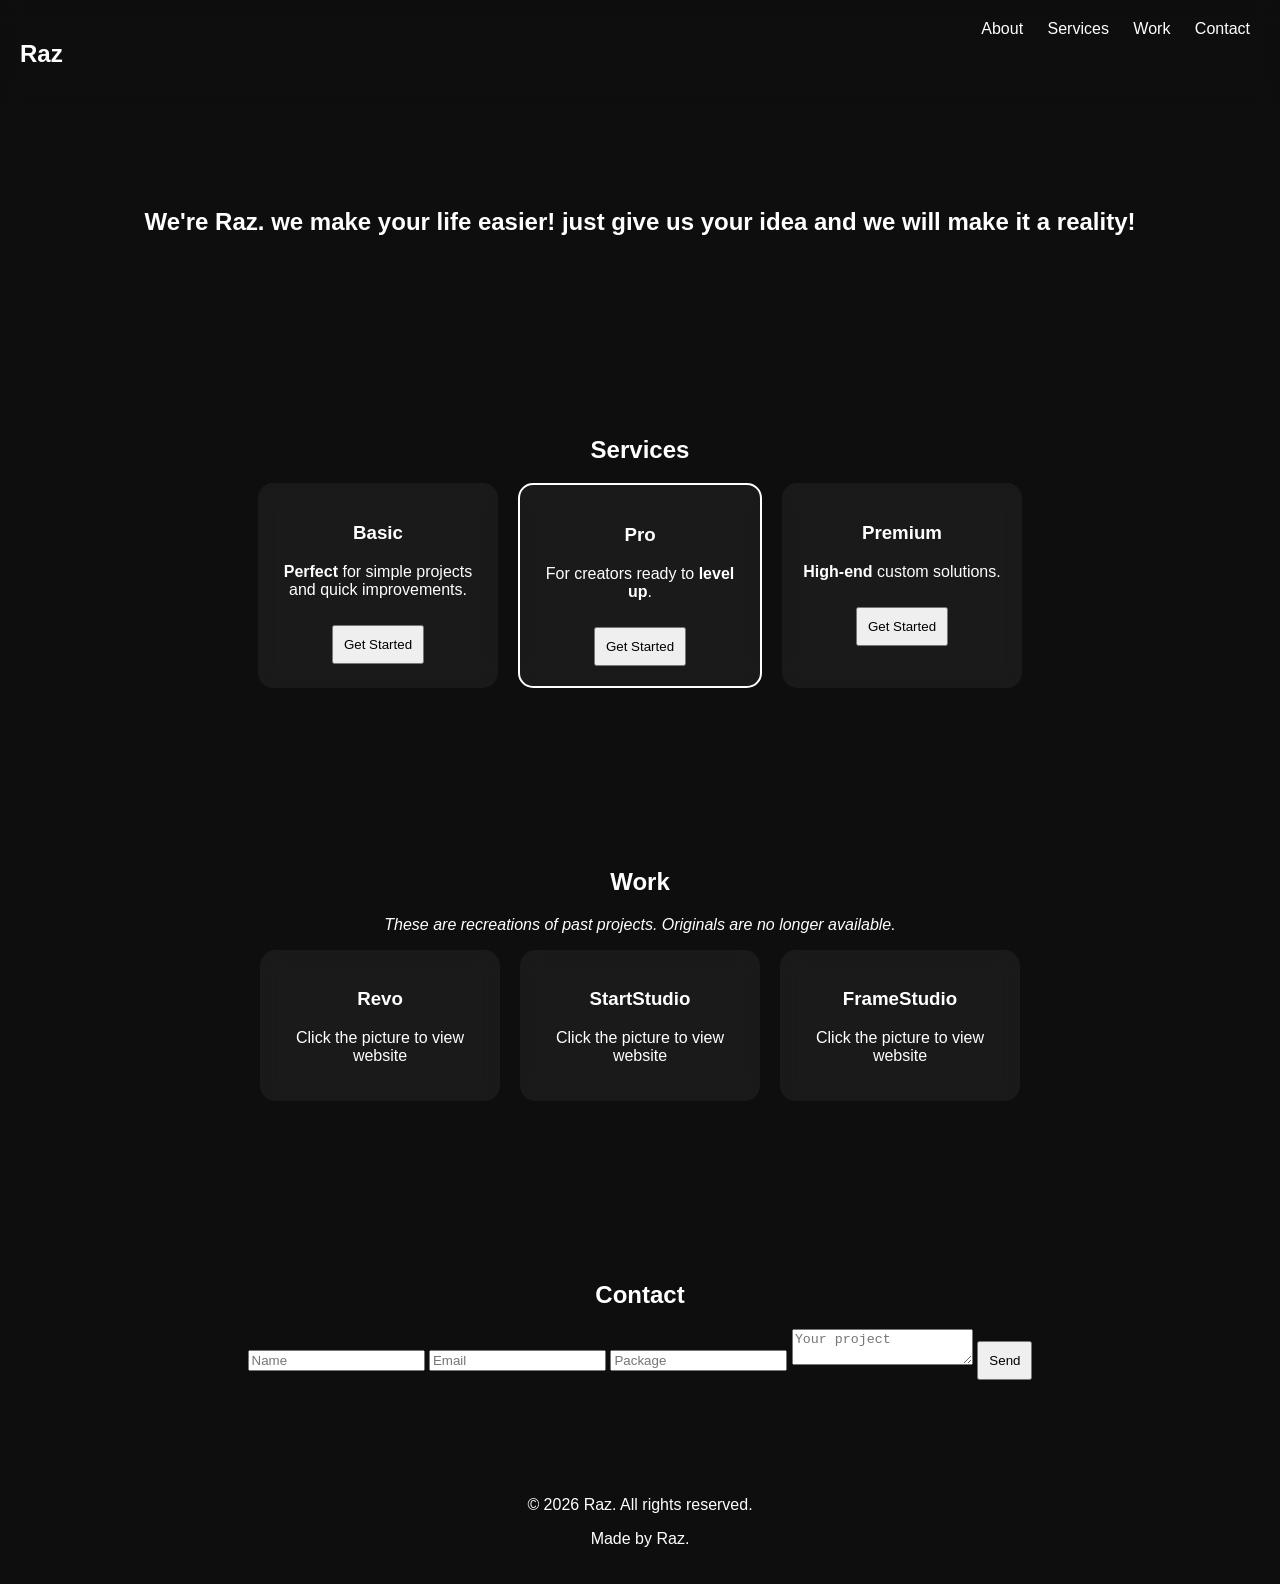
==== commit f0c834f2: "Update index.html" ====
--- a/index.html
+++ b/index.html
@@ -75,7 +75,7 @@
 <!-- CONTACT -->
 <section id="contact" class="section">
   <h2>Contact</h2>
-  <form action="https://formspree.io/f/YOUR_ID" method="POST">
+  <form action="https://formspree.io/f/mgoprwyk" method="POST">
     <input name="name" placeholder="Name" required>
     <input name="email" placeholder="Email" required>
     <input name="package" id="packageInput" placeholder="Package">
--- a/style.css
+++ b/style.css
@@ -0,0 +1,80 @@
+body {
+  margin: 0;
+  font-family: Arial;
+  background: #0e0e0e;
+  color: white;
+}
+
+nav {
+  display: flex;
+  justify-content: space-between;
+  padding: 20px;
+  backdrop-filter: blur(10px);
+  position: sticky;
+  top: 0;
+}
+
+nav a {
+  margin: 0 10px;
+  text-decoration: none;
+  color: white;
+}
+
+.section {
+  padding: 80px 20px;
+  text-align: center;
+}
+
+.cards {
+  display: flex;
+  justify-content: center;
+  gap: 20px;
+  flex-wrap: wrap;
+}
+
+.card {
+  padding: 20px;
+  border-radius: 15px;
+  backdrop-filter: blur(10px);
+  background: rgba(255,255,255,0.05);
+  width: 200px;
+  cursor: pointer;
+  transition: 0.3s;
+}
+
+.card:hover {
+  transform: scale(1.05);
+}
+
+.highlight {
+  border: 2px solid white;
+}
+
+button {
+  margin-top: 10px;
+  padding: 10px;
+  cursor: pointer;
+}
+
+/* MODAL */
+.modal {
+  display: none;
+  position: fixed;
+  top:0;
+  left:0;
+  width:100%;
+  height:100%;
+  background: rgba(0,0,0,0.8);
+}
+
+.modal-content {
+  background: #111;
+  margin: 5% auto;
+  padding: 20px;
+  width: 80%;
+}
+
+footer {
+  text-align: center;
+  padding: 20px;
+}
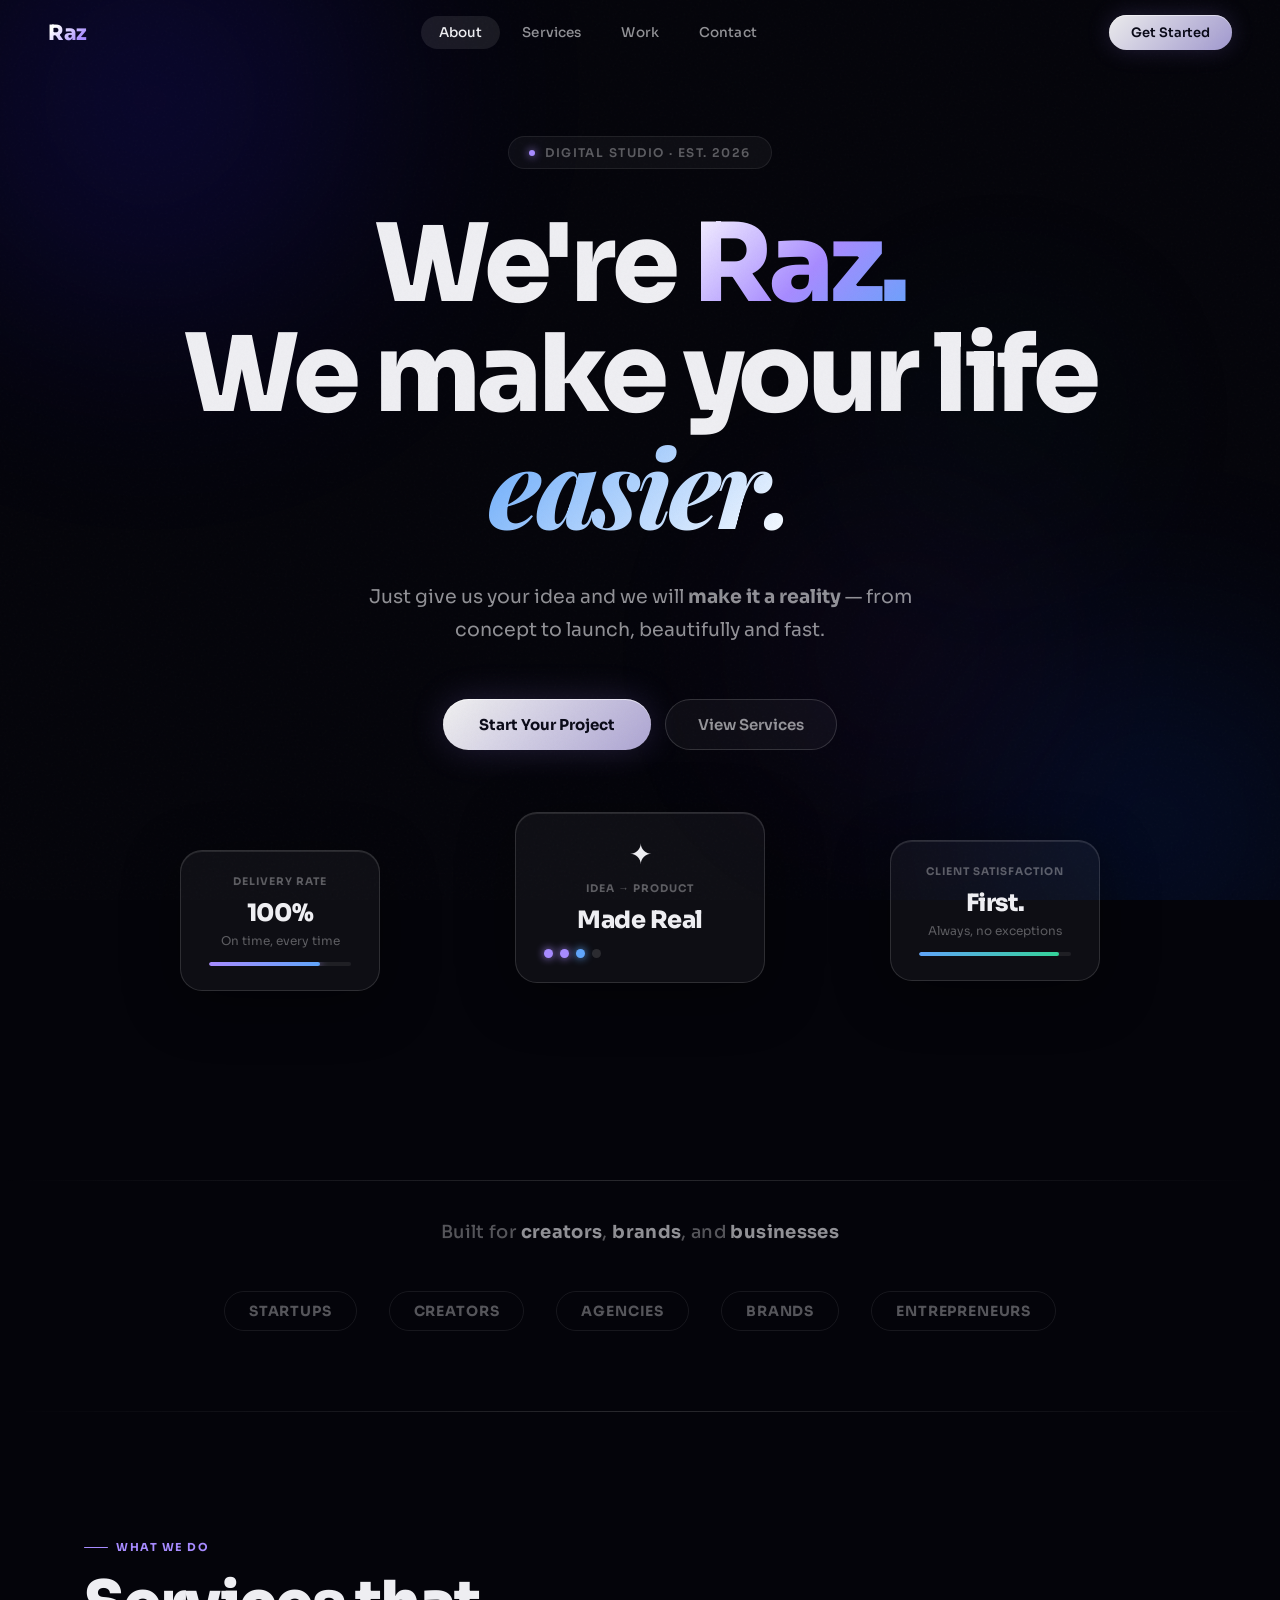
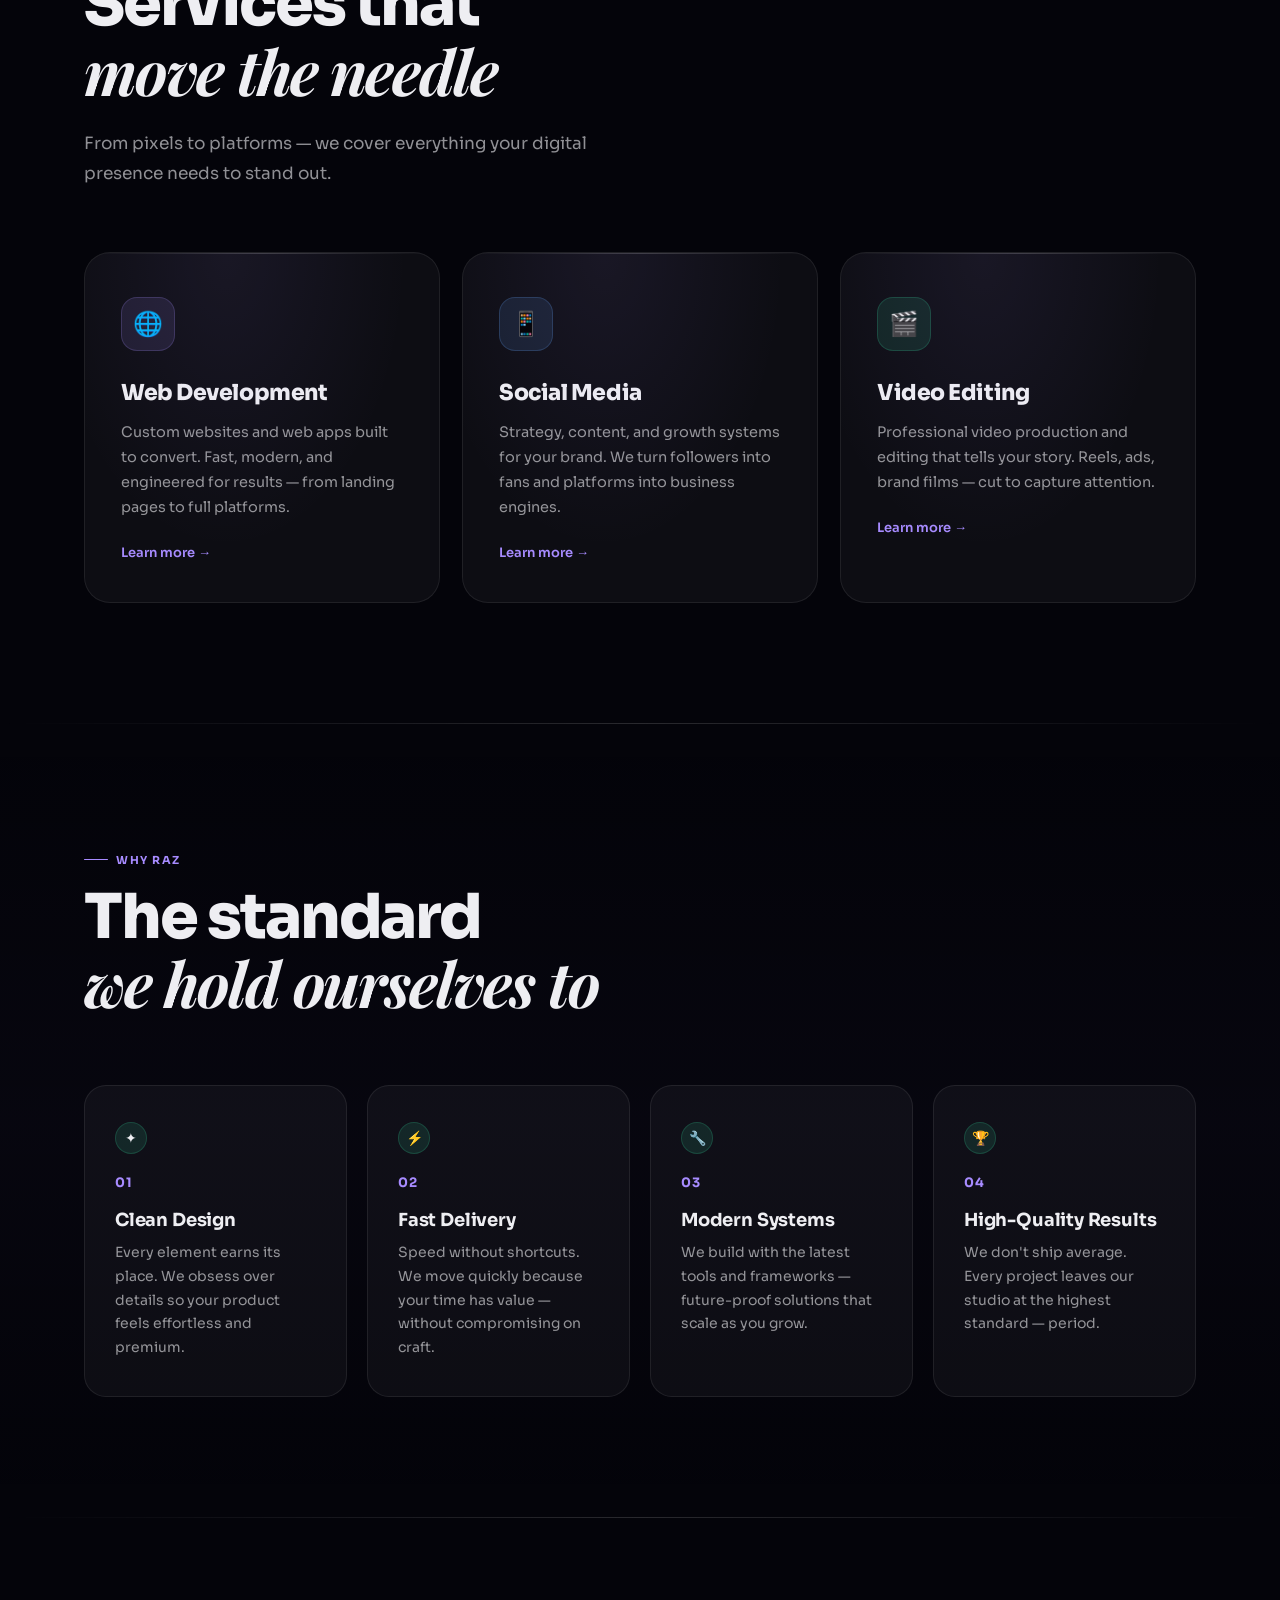
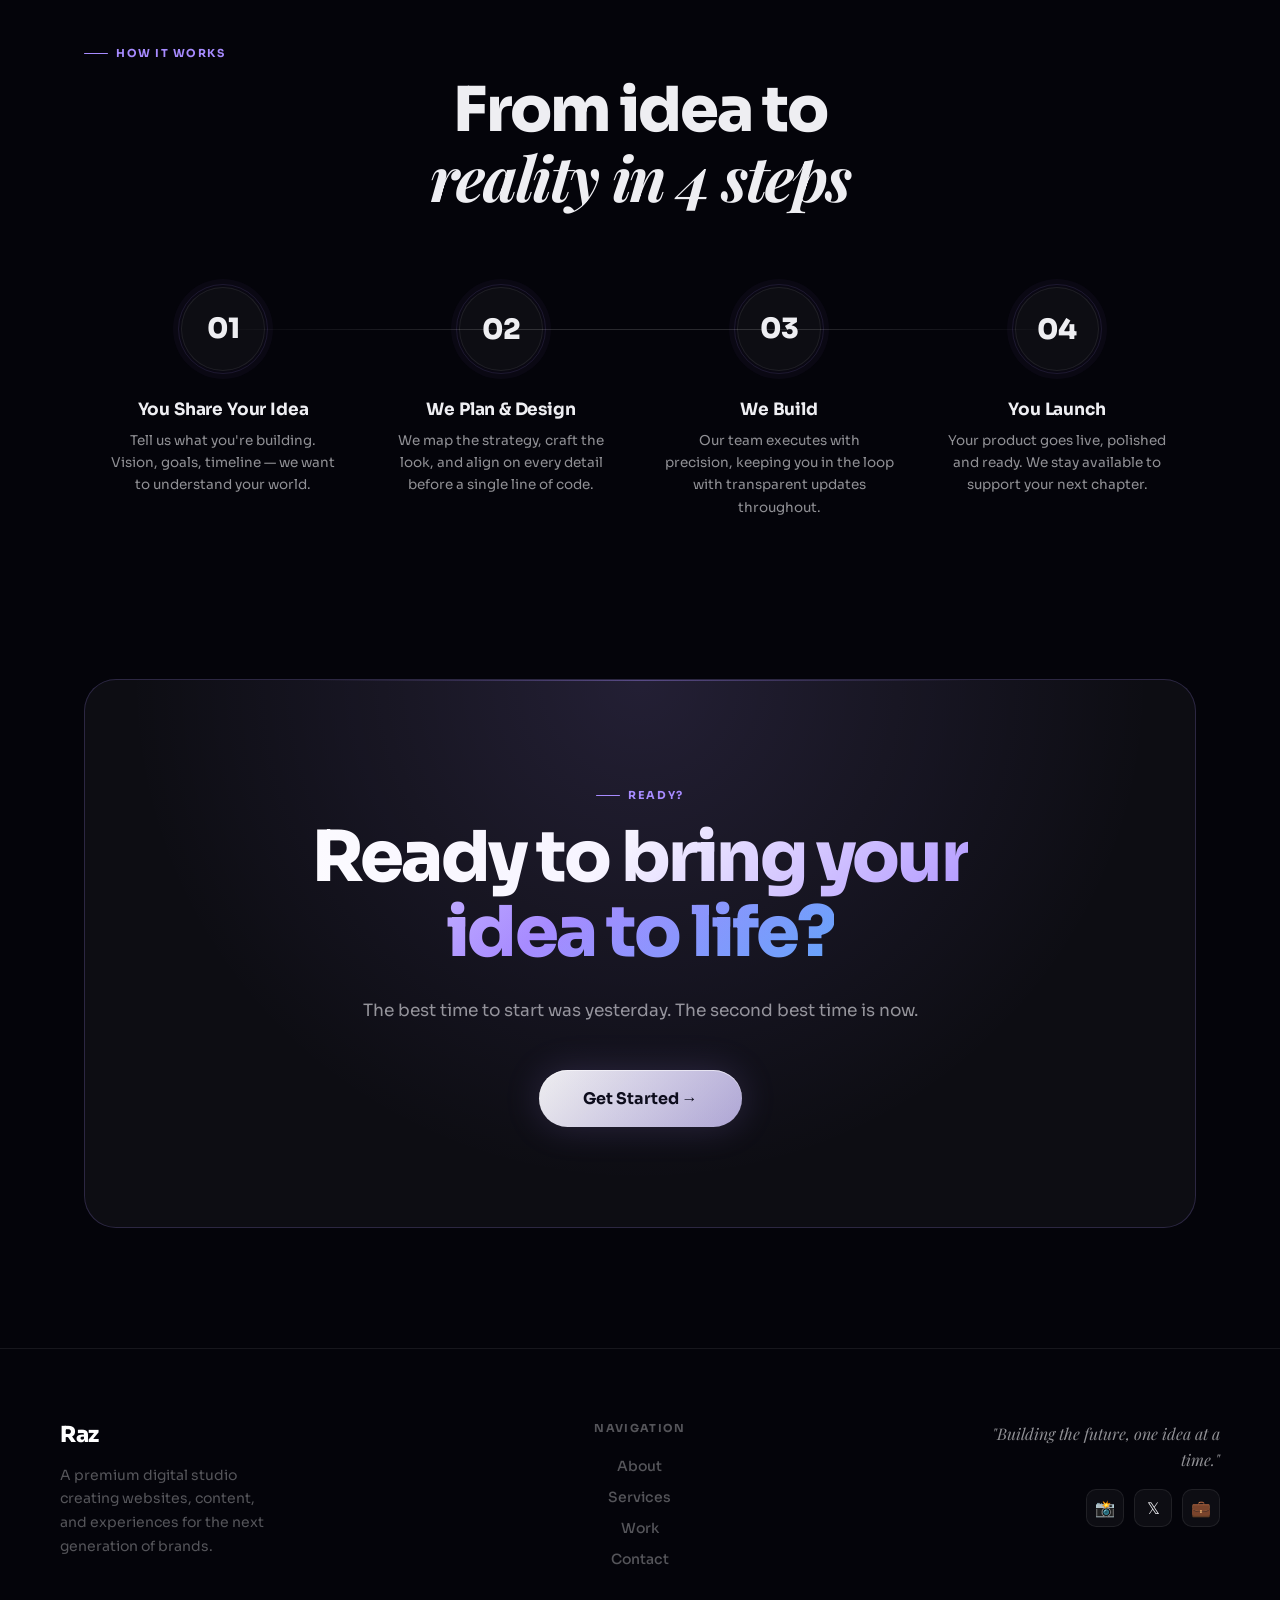
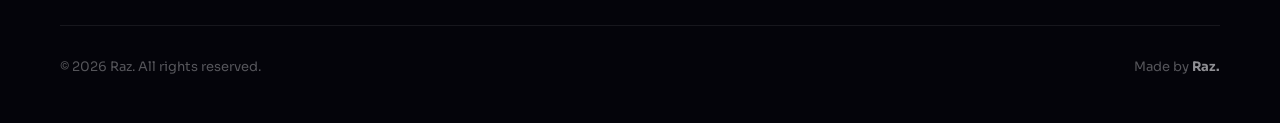
==== commit 9f9fa265: "Update index.html" ====
--- a/index.html
+++ b/index.html
@@ -1,102 +1,1360 @@
 <!DOCTYPE html>
 <html lang="en">
 <head>
-  <meta charset="UTF-8">
-  <title>Raz</title>
-  <link rel="stylesheet" href="style.css">
+<meta charset="UTF-8">
+<meta name="viewport" content="width=device-width, initial-scale=1.0">
+<title>Raz — We Make It Real</title>
+<link rel="preconnect" href="https://fonts.googleapis.com">
+<link href="https://fonts.googleapis.com/css2?family=Clash+Display:wght@400;500;600;700&family=Sora:wght@300;400;500;600;700;800&family=Playfair+Display:ital,wght@0,700;1,400;1,700&display=swap" rel="stylesheet">
+<style>
+/* ═══════════════════════════════════════════
+   RESET & BASE
+═══════════════════════════════════════════ */
+*,*::before,*::after{box-sizing:border-box;margin:0;padding:0}
+html{scroll-behavior:smooth;font-size:16px}
+body{
+  font-family:'Sora',sans-serif;
+  background:#04040a;
+  color:#eeeef2;
+  min-height:100vh;
+  overflow-x:hidden;
+  cursor:default;
+}
+::-webkit-scrollbar{width:3px}
+::-webkit-scrollbar-track{background:transparent}
+::-webkit-scrollbar-thumb{background:rgba(255,255,255,0.1);border-radius:99px}
+img{display:block;max-width:100%}
+button,input,textarea{font-family:'Sora',sans-serif}
+a{text-decoration:none;color:inherit}
+
+/* ═══════════════════════════════════════════
+   CSS VARIABLES
+═══════════════════════════════════════════ */
+:root{
+  --bg:#04040a;
+  --bg2:#070710;
+  --surface:rgba(255,255,255,0.038);
+  --surface2:rgba(255,255,255,0.06);
+  --border:rgba(255,255,255,0.08);
+  --border2:rgba(255,255,255,0.15);
+  --text:#eeeef2;
+  --text2:rgba(238,238,242,0.6);
+  --text3:rgba(238,238,242,0.35);
+  --accent:#a78bff;
+  --accent2:#60a5fa;
+  --accent3:#34d399;
+  --glow-a:rgba(167,139,255,0.18);
+  --glow-b:rgba(96,165,250,0.15);
+  --nav-h:66px;
+  --ease:cubic-bezier(0.4,0,0.2,1);
+  --ease-spring:cubic-bezier(0.34,1.56,0.64,1);
+  --max-w:1160px;
+}
+
+/* ═══════════════════════════════════════════
+   AMBIENT / BACKGROUND
+═══════════════════════════════════════════ */
+.ambient{position:fixed;inset:0;z-index:0;pointer-events:none;overflow:hidden}
+.orb{position:absolute;border-radius:50%;filter:blur(110px);animation:orbDrift 20s ease-in-out infinite alternate}
+.orb1{width:700px;height:700px;background:radial-gradient(circle,#2d1bff 0%,transparent 65%);top:-250px;left:-200px;opacity:.22;animation-duration:25s}
+.orb2{width:550px;height:550px;background:radial-gradient(circle,#0051ff 0%,transparent 65%);bottom:-200px;right:-150px;opacity:.18;animation-duration:20s;animation-delay:-10s}
+.orb3{width:400px;height:400px;background:radial-gradient(circle,#7c3aed 0%,transparent 65%);top:50%;left:55%;opacity:.12;animation-duration:30s;animation-delay:-5s}
+.orb4{width:300px;height:300px;background:radial-gradient(circle,#0891b2 0%,transparent 65%);top:30%;right:10%;opacity:.1;animation-duration:22s;animation-delay:-15s}
+@keyframes orbDrift{
+  0%{transform:translate(0,0) scale(1)}
+  33%{transform:translate(50px,-40px) scale(1.08)}
+  66%{transform:translate(-30px,60px) scale(.94)}
+  100%{transform:translate(25px,15px) scale(1.04)}
+}
+
+/* Grain */
+body::after{
+  content:'';position:fixed;inset:0;z-index:1;pointer-events:none;
+  background-image:url("data:image/svg+xml,%3Csvg viewBox='0 0 512 512' xmlns='http://www.w3.org/2000/svg'%3E%3Cfilter id='n'%3E%3CfeTurbulence type='fractalNoise' baseFrequency='.75' numOctaves='4' stitchTiles='stitch'/%3E%3C/filter%3E%3Crect width='100%25' height='100%25' filter='url(%23n)' opacity='.045'/%3E%3C/svg%3E");
+  opacity:.5;
+}
+
+/* ═══════════════════════════════════════════
+   NAVBAR
+═══════════════════════════════════════════ */
+#navbar{
+  position:fixed;top:0;left:0;right:0;z-index:1000;
+  height:var(--nav-h);
+  display:flex;align-items:center;justify-content:space-between;
+  padding:0 48px;
+  transition:all .5s var(--ease);
+  border-bottom:1px solid transparent;
+}
+#navbar.scrolled{
+  background:rgba(4,4,10,.75);
+  backdrop-filter:blur(32px) saturate(1.6);
+  -webkit-backdrop-filter:blur(32px) saturate(1.6);
+  border-color:var(--border);
+  height:58px;
+}
+.nav-logo{
+  font-family:'Sora',sans-serif;
+  font-size:21px;font-weight:800;letter-spacing:-.5px;cursor:pointer;
+  background:linear-gradient(135deg,#fff 20%,var(--accent) 80%);
+  -webkit-background-clip:text;-webkit-text-fill-color:transparent;
+  transition:opacity .2s;
+}
+.nav-logo:hover{opacity:.8}
+.nav-center{display:flex;gap:4px;align-items:center}
+.nav-btn{
+  background:none;border:none;cursor:pointer;
+  font-size:13.5px;font-weight:500;color:var(--text2);
+  padding:8px 18px;border-radius:99px;
+  transition:color .25s,background .25s;letter-spacing:.01em;
+}
+.nav-btn:hover{color:var(--text);background:var(--surface2)}
+.nav-btn.active{color:var(--text);background:rgba(255,255,255,.09)}
+.nav-right{display:flex;align-items:center;gap:12px}
+.nav-cta{
+  padding:9px 22px;border-radius:99px;border:none;cursor:pointer;
+  font-size:13px;font-weight:600;
+  background:linear-gradient(135deg,rgba(255,255,255,.92),rgba(200,190,255,.8));
+  color:#0a0a18;
+  box-shadow:0 0 24px var(--glow-a),inset 0 1px 0 rgba(255,255,255,.5);
+  transition:transform .25s var(--ease-spring),box-shadow .25s;
+}
+.nav-cta:hover{transform:scale(1.05) translateY(-1px);box-shadow:0 6px 32px rgba(167,139,255,.45)}
+
+/* Hamburger */
+.hamburger{display:none;flex-direction:column;gap:5px;background:none;border:none;cursor:pointer;padding:8px;z-index:1100}
+.hamburger span{display:block;width:22px;height:2px;background:var(--text2);border-radius:99px;transition:all .3s var(--ease)}
+.hamburger.open span:nth-child(1){transform:rotate(45deg) translate(5px,5px)}
+.hamburger.open span:nth-child(2){opacity:0;transform:scaleX(0)}
+.hamburger.open span:nth-child(3){transform:rotate(-45deg) translate(5px,-5px)}
+
+/* Mobile menu */
+.mobile-menu{
+  display:none;position:fixed;inset:0;z-index:900;
+  background:rgba(4,4,10,.95);backdrop-filter:blur(32px);-webkit-backdrop-filter:blur(32px);
+  flex-direction:column;align-items:center;justify-content:center;gap:8px;
+}
+.mobile-menu.open{display:flex;animation:fadeUp .35s var(--ease) both}
+.mobile-menu .mob-btn{
+  background:none;border:none;cursor:pointer;
+  font-size:26px;font-weight:700;color:var(--text2);
+  padding:14px 40px;border-radius:16px;
+  transition:color .2s,background .2s;width:260px;text-align:center;
+}
+.mobile-menu .mob-btn:hover{color:var(--text);background:var(--surface)}
+.mobile-menu .mob-cta{
+  margin-top:16px;padding:14px 40px;border-radius:99px;border:none;cursor:pointer;
+  font-size:16px;font-weight:700;
+  background:linear-gradient(135deg,rgba(255,255,255,.9),rgba(200,190,255,.8));
+  color:#0a0a18;width:260px;
+}
+
+/* ═══════════════════════════════════════════
+   PAGE SYSTEM
+═══════════════════════════════════════════ */
+.page{display:none}
+.page.active{display:block;animation:pageIn .55s var(--ease) both}
+@keyframes pageIn{from{opacity:0;transform:translateY(20px)}to{opacity:1;transform:translateY(0)}}
+
+/* ═══════════════════════════════════════════
+   ANIMATIONS
+═══════════════════════════════════════════ */
+@keyframes fadeUp{from{opacity:0;transform:translateY(30px)}to{opacity:1;transform:translateY(0)}}
+@keyframes fadeDown{from{opacity:0;transform:translateY(-20px)}to{opacity:1;transform:translateY(0)}}
+@keyframes floatA{0%,100%{transform:translateY(0) rotate(0deg)}50%{transform:translateY(-16px) rotate(.5deg)}}
+@keyframes floatB{0%,100%{transform:translateY(0) rotate(0deg)}50%{transform:translateY(-12px) rotate(-.5deg)}}
+@keyframes shimmer{0%{background-position:-200% center}100%{background-position:200% center}}
+@keyframes spin{to{transform:rotate(360deg)}}
+@keyframes pulse{0%,100%{opacity:1;transform:scale(1)}50%{opacity:.5;transform:scale(.82)}}
+@keyframes progressBar{from{width:0}to{width:var(--w,70%)}}
+@keyframes countUp{from{opacity:0;transform:translateY(10px)}to{opacity:1;transform:translateY(0)}}
+
+/* Reveal system */
+.reveal{opacity:0;transform:translateY(36px);transition:opacity .75s var(--ease),transform .75s var(--ease)}
+.reveal.visible{opacity:1;transform:translateY(0)}
+.reveal-left{opacity:0;transform:translateX(-36px);transition:opacity .75s var(--ease),transform .75s var(--ease)}
+.reveal-left.visible{opacity:1;transform:translateX(0)}
+.reveal-right{opacity:0;transform:translateX(36px);transition:opacity .75s var(--ease),transform .75s var(--ease)}
+.reveal-right.visible{opacity:1;transform:translateX(0)}
+.reveal-scale{opacity:0;transform:scale(.9);transition:opacity .75s var(--ease),transform .75s var(--ease)}
+.reveal-scale.visible{opacity:1;transform:scale(1)}
+.d1{transition-delay:.1s}.d2{transition-delay:.2s}.d3{transition-delay:.3s}.d4{transition-delay:.4s}
+.d5{transition-delay:.5s}.d6{transition-delay:.6s}
+
+/* ═══════════════════════════════════════════
+   SHARED LAYOUT
+═══════════════════════════════════════════ */
+.container{max-width:var(--max-w);margin:0 auto;padding:0 24px;position:relative;z-index:2}
+.section{padding:120px 0;position:relative;z-index:2}
+.section-sm{padding:80px 0}
+.eyebrow{
+  display:inline-flex;align-items:center;gap:8px;
+  font-size:11px;font-weight:700;letter-spacing:.14em;text-transform:uppercase;
+  color:var(--accent);margin-bottom:18px;
+}
+.eyebrow::before{content:'';width:24px;height:1px;background:var(--accent);border-radius:99px}
+.section-title{
+  font-family:'Sora',sans-serif;
+  font-size:clamp(36px,5.5vw,62px);
+  font-weight:800;letter-spacing:-.035em;line-height:1.06;margin-bottom:20px;
+}
+.section-title em{font-family:'Playfair Display',serif;font-style:italic;font-weight:700}
+.section-sub{font-size:17px;color:var(--text2);line-height:1.75;max-width:540px}
+.text-center{text-align:center}
+.text-center .section-sub{margin:0 auto}
+
+/* Horizontal rule */
+.hr{height:1px;background:linear-gradient(90deg,transparent,var(--border2),transparent);margin:0}
+
+/* Glass card base */
+.glass{
+  background:var(--surface);
+  backdrop-filter:blur(20px) saturate(1.4);
+  -webkit-backdrop-filter:blur(20px) saturate(1.4);
+  border:1px solid var(--border);
+  border-radius:24px;
+  box-shadow:0 4px 32px rgba(0,0,0,.35),inset 0 1px 0 rgba(255,255,255,.07);
+}
+
+/* ═══════════════════════════════════════════
+   ████  HOME PAGE  ████
+═══════════════════════════════════════════ */
+
+/* ── HERO ── */
+.hero{
+  position:relative;z-index:2;
+  min-height:100vh;
+  display:flex;flex-direction:column;align-items:center;justify-content:center;
+  text-align:center;
+  padding:calc(var(--nav-h) + 70px) 24px 100px;
+  overflow:hidden;
+}
+.hero-eyebrow{
+  display:inline-flex;align-items:center;gap:10px;
+  font-size:12px;font-weight:600;letter-spacing:.12em;text-transform:uppercase;
+  color:var(--text3);
+  background:var(--surface);border:1px solid var(--border);
+  padding:8px 20px;border-radius:99px;margin-bottom:40px;
+  animation:fadeDown .8s var(--ease) .1s both;
+  backdrop-filter:blur(12px);
+}
+.hero-eyebrow .dot{width:6px;height:6px;border-radius:50%;background:var(--accent);box-shadow:0 0 8px var(--accent);animation:pulse 2.5s ease-in-out infinite}
+.hero-headline{
+  font-family:'Sora',sans-serif;
+  font-size:clamp(48px,9vw,108px);
+  font-weight:800;letter-spacing:-.04em;line-height:1.02;
+  max-width:1000px;margin-bottom:34px;
+  animation:fadeDown .85s var(--ease) .22s both;
+}
+.hero-headline .hl-brand{
+  background:linear-gradient(135deg,#fff 0%,var(--accent) 55%,var(--accent2) 100%);
+  -webkit-background-clip:text;-webkit-text-fill-color:transparent;
+}
+.hero-headline .hl-em{
+  font-family:'Playfair Display',serif;font-style:italic;
+  background:linear-gradient(135deg,var(--accent2) 0%,#fff 100%);
+  -webkit-background-clip:text;-webkit-text-fill-color:transparent;
+}
+.hero-sub{
+  font-size:clamp(16px,2.2vw,19px);color:var(--text2);
+  max-width:560px;line-height:1.72;margin-bottom:52px;
+  animation:fadeDown .85s var(--ease) .34s both;
+}
+.hero-actions{
+  display:flex;gap:14px;flex-wrap:wrap;justify-content:center;
+  animation:fadeDown .85s var(--ease) .46s both;margin-bottom:90px;
+}
+.btn-primary{
+  padding:16px 36px;border-radius:99px;border:none;cursor:pointer;
+  font-size:15px;font-weight:700;
+  background:linear-gradient(135deg,rgba(255,255,255,.94),rgba(210,200,255,.82));
+  color:#0a0a18;
+  box-shadow:0 0 36px var(--glow-a),inset 0 1px 0 rgba(255,255,255,.6);
+  transition:transform .3s var(--ease-spring),box-shadow .3s;
+}
+.btn-primary:hover{transform:scale(1.05) translateY(-3px);box-shadow:0 12px 50px rgba(167,139,255,.45)}
+.btn-ghost{
+  padding:15px 32px;border-radius:99px;cursor:pointer;
+  font-size:15px;font-weight:600;
+  background:var(--surface);color:var(--text2);
+  border:1px solid var(--border2);
+  backdrop-filter:blur(12px);
+  transition:color .25s,border-color .25s,transform .25s;
+}
+.btn-ghost:hover{color:var(--text);border-color:rgba(255,255,255,.3);transform:scale(1.03)}
+
+/* Hero floating cards */
+.hero-floats{
+  position:relative;width:100%;max-width:920px;height:240px;
+  animation:fadeDown .85s var(--ease) .58s both;
+}
+.hf-card{
+  position:absolute;
+  backdrop-filter:blur(28px) saturate(1.5);
+  -webkit-backdrop-filter:blur(28px) saturate(1.5);
+  background:rgba(255,255,255,.042);
+  border:1px solid rgba(255,255,255,.13);
+  border-radius:22px;
+  padding:24px 28px;
+  box-shadow:0 12px 56px rgba(0,0,0,.45),inset 0 1px 0 rgba(255,255,255,.1);
+  cursor:default;
+  transition:transform .4s var(--ease),box-shadow .4s;
+}
+.hf-card:hover{
+  box-shadow:0 24px 70px rgba(0,0,0,.55),0 0 40px var(--glow-a),inset 0 1px 0 rgba(255,255,255,.14);
+}
+.hfc-a{left:0;top:10px;width:200px;animation:floatA 7s ease-in-out infinite}
+.hfc-b{left:50%;transform:translateX(-50%);top:-28px;width:250px;animation:floatB 5.5s ease-in-out infinite}
+.hfc-c{right:0;top:0;width:210px;animation:floatA 8.5s ease-in-out infinite;animation-delay:-3s}
+.hf-label{font-size:10.5px;font-weight:700;letter-spacing:.1em;text-transform:uppercase;color:var(--text3);margin-bottom:10px}
+.hf-val{font-size:24px;font-weight:800;letter-spacing:-.02em}
+.hf-mini{font-size:12px;color:var(--text3);margin-top:5px}
+.hf-bar{height:4px;background:rgba(255,255,255,.07);border-radius:99px;margin-top:14px;overflow:hidden}
+.hf-fill{height:100%;border-radius:99px;animation:progressBar 2s var(--ease) 1s both}
+.hf-fill-a{background:linear-gradient(90deg,var(--accent),var(--accent2));--w:78%;box-shadow:0 0 10px var(--accent)}
+.hf-fill-b{background:linear-gradient(90deg,var(--accent2),var(--accent3));--w:92%}
+.hf-icon{font-size:28px;margin-bottom:10px}
+.hf-dots{display:flex;gap:7px;margin-top:14px}
+.hf-dot{width:9px;height:9px;border-radius:50%;background:rgba(255,255,255,.12)}
+.hf-dot.on{background:var(--accent);box-shadow:0 0 8px var(--accent)}
+.hf-dot.on2{background:var(--accent2);box-shadow:0 0 8px var(--accent2)}
+
+/* ── TRUST STRIP ── */
+.trust-strip{
+  position:relative;z-index:2;
+  padding:40px 0 80px;
+  text-align:center;
+}
+.trust-tagline{
+  font-size:clamp(14px,2vw,18px);color:var(--text3);
+  font-weight:500;letter-spacing:.02em;
+  margin-bottom:48px;
+}
+.trust-tagline strong{color:var(--text2);font-weight:700}
+.trust-logos{display:flex;justify-content:center;gap:32px;flex-wrap:wrap;align-items:center}
+.trust-logo-item{
+  font-size:14px;font-weight:700;letter-spacing:.06em;text-transform:uppercase;
+  color:var(--text3);padding:10px 24px;
+  border:1px solid var(--border);border-radius:99px;
+  transition:color .25s,border-color .25s;
+}
+.trust-logo-item:hover{color:var(--text2);border-color:var(--border2)}
+
+/* ── WHAT WE DO ── */
+.services-home-grid{display:grid;grid-template-columns:repeat(auto-fit,minmax(300px,1fr));gap:22px;margin-top:64px}
+.shc{
+  position:relative;overflow:hidden;
+  background:var(--surface);
+  backdrop-filter:blur(16px);-webkit-backdrop-filter:blur(16px);
+  border:1px solid var(--border);border-radius:26px;
+  padding:44px 36px 40px;
+  transition:transform .4s var(--ease),box-shadow .4s,border-color .35s;
+  cursor:default;
+}
+.shc::before{
+  content:'';position:absolute;inset:0;
+  background:radial-gradient(ellipse at 40% 0%,rgba(167,139,255,.08) 0%,transparent 60%);
+  pointer-events:none;transition:opacity .4s;
+}
+.shc::after{
+  content:'';position:absolute;top:0;left:0;right:0;height:1px;
+  background:linear-gradient(90deg,transparent,rgba(255,255,255,.18),transparent);
+  pointer-events:none;
+}
+.shc:hover{
+  transform:translateY(-12px) rotateX(2deg);
+  box-shadow:0 32px 80px rgba(0,0,0,.5),0 0 40px var(--glow-a);
+  border-color:rgba(167,139,255,.25);
+}
+.shc-icon{
+  width:54px;height:54px;border-radius:16px;
+  background:rgba(167,139,255,.12);border:1px solid rgba(167,139,255,.2);
+  display:flex;align-items:center;justify-content:center;font-size:24px;
+  margin-bottom:28px;transition:transform .3s var(--ease-spring);
+}
+.shc:hover .shc-icon{transform:scale(1.1) rotate(-5deg)}
+.shc-icon.blue{background:rgba(96,165,250,.12);border-color:rgba(96,165,250,.2)}
+.shc-icon.green{background:rgba(52,211,153,.12);border-color:rgba(52,211,153,.2)}
+.shc-title{font-size:22px;font-weight:800;letter-spacing:-.02em;margin-bottom:14px}
+.shc-desc{font-size:14.5px;color:var(--text2);line-height:1.72}
+.shc-arrow{
+  display:inline-flex;align-items:center;gap:6px;
+  font-size:13px;font-weight:600;color:var(--accent);margin-top:24px;
+  transition:gap .25s;
+}
+.shc:hover .shc-arrow{gap:10px}
+
+/* ── WHY CHOOSE US ── */
+.why-grid{display:grid;grid-template-columns:repeat(auto-fit,minmax(240px,1fr));gap:20px;margin-top:64px}
+.why-item{
+  padding:36px 30px;border-radius:22px;
+  border:1px solid var(--border);background:var(--surface);
+  transition:border-color .3s,background .3s,transform .35s var(--ease);
+}
+.why-item:hover{border-color:var(--border2);background:var(--surface2);transform:translateY(-6px)}
+.why-num{
+  font-size:13px;font-weight:700;letter-spacing:.1em;
+  color:var(--accent);margin-bottom:18px;
+}
+.why-title{font-size:18px;font-weight:700;letter-spacing:-.01em;margin-bottom:10px}
+.why-desc{font-size:14px;color:var(--text2);line-height:1.7}
+.why-check{
+  width:32px;height:32px;border-radius:99px;
+  background:rgba(52,211,153,.12);border:1px solid rgba(52,211,153,.2);
+  display:flex;align-items:center;justify-content:center;
+  font-size:14px;margin-bottom:20px;
+}
+
+/* ── PROCESS ── */
+.process-track{
+  display:grid;grid-template-columns:repeat(auto-fit,minmax(220px,1fr));
+  gap:0;margin-top:72px;position:relative;
+}
+.process-track::before{
+  content:'';position:absolute;top:42px;left:10%;right:10%;
+  height:1px;background:linear-gradient(90deg,transparent,var(--border2),var(--border2),transparent);
+  z-index:0;
+}
+.proc-step{
+  position:relative;z-index:1;text-align:center;padding:0 24px 40px;
+  transition:transform .35s var(--ease);
+}
+.proc-step:hover{transform:translateY(-6px)}
+.proc-num{
+  width:84px;height:84px;border-radius:50%;margin:0 auto 28px;
+  background:var(--surface);border:1px solid var(--border);
+  backdrop-filter:blur(12px);-webkit-backdrop-filter:blur(12px);
+  display:flex;align-items:center;justify-content:center;
+  font-size:28px;font-weight:800;letter-spacing:-.03em;
+  box-shadow:0 0 0 8px rgba(167,139,255,.04);
+  position:relative;
+  transition:border-color .3s,box-shadow .3s;
+}
+.proc-step:hover .proc-num{
+  border-color:rgba(167,139,255,.35);
+  box-shadow:0 0 0 8px rgba(167,139,255,.08),0 0 30px var(--glow-a);
+}
+.proc-num::after{
+  content:'';position:absolute;inset:-4px;border-radius:50%;
+  border:1px solid rgba(167,139,255,.12);
+}
+.proc-label{font-size:17px;font-weight:700;letter-spacing:-.01em;margin-bottom:10px}
+.proc-desc{font-size:13.5px;color:var(--text2);line-height:1.65}
+
+/* ── HOME CTA ── */
+.home-cta{
+  position:relative;z-index:2;
+  margin:0 24px 120px;max-width:1160px;margin-left:auto;margin-right:auto;
+  border-radius:32px;overflow:hidden;
+  background:rgba(255,255,255,.04);
+  border:1px solid rgba(167,139,255,.2);
+  backdrop-filter:blur(24px);-webkit-backdrop-filter:blur(24px);
+  padding:100px 48px;text-align:center;
+}
+.home-cta::before{
+  content:'';position:absolute;inset:0;
+  background:radial-gradient(ellipse at 50% 0%,rgba(167,139,255,.14) 0%,transparent 65%);
+  pointer-events:none;
+}
+.home-cta::after{
+  content:'';position:absolute;top:0;left:20%;right:20%;height:1px;
+  background:linear-gradient(90deg,transparent,rgba(167,139,255,.4),transparent);
+}
+.cta-title{
+  font-size:clamp(36px,6vw,70px);font-weight:800;letter-spacing:-.04em;
+  line-height:1.06;margin-bottom:28px;
+}
+.cta-title span{
+  background:linear-gradient(135deg,#fff 30%,var(--accent) 70%,var(--accent2) 100%);
+  -webkit-background-clip:text;-webkit-text-fill-color:transparent;
+}
+
+/* ═══════════════════════════════════════════
+   ████  SERVICES PAGE  ████
+═══════════════════════════════════════════ */
+.page-hero{
+  position:relative;z-index:2;
+  padding:calc(var(--nav-h) + 90px) 24px 80px;
+  text-align:center;
+}
+.packages-grid{display:grid;grid-template-columns:repeat(auto-fit,minmax(300px,1fr));gap:24px;margin-top:72px}
+.pkg-card{
+  position:relative;overflow:hidden;
+  background:var(--surface);
+  backdrop-filter:blur(20px);-webkit-backdrop-filter:blur(20px);
+  border:1px solid var(--border);border-radius:28px;
+  padding:48px 38px 44px;
+  transition:transform .45s var(--ease),box-shadow .45s,border-color .35s;
+  cursor:default;
+  transform-style:preserve-3d;
+}
+.pkg-card::before{
+  content:'';position:absolute;inset:0;
+  background:radial-gradient(ellipse at 40% 0%,rgba(167,139,255,.07) 0%,transparent 60%);
+  pointer-events:none;
+}
+.pkg-card::after{
+  content:'';position:absolute;top:0;left:0;right:0;height:1px;
+  background:linear-gradient(90deg,transparent,rgba(255,255,255,.14),transparent);
+  pointer-events:none;
+}
+.pkg-card.featured{
+  border-color:rgba(167,139,255,.3);
+  background:rgba(167,139,255,.07);
+  box-shadow:0 0 60px rgba(167,139,255,.12);
+}
+.pkg-card.featured::before{
+  background:radial-gradient(ellipse at 50% 0%,rgba(167,139,255,.18) 0%,transparent 65%);
+}
+.pkg-card:hover{
+  transform:translateY(-14px) rotateX(3deg) rotateY(1deg);
+  box-shadow:0 40px 90px rgba(0,0,0,.55),0 0 50px var(--glow-a);
+  border-color:rgba(167,139,255,.35);
+}
+.pkg-badge{
+  display:inline-block;margin-bottom:30px;
+  font-size:10px;font-weight:700;letter-spacing:.14em;text-transform:uppercase;
+  background:linear-gradient(135deg,rgba(167,139,255,.22),rgba(96,165,250,.15));
+  border:1px solid rgba(167,139,255,.3);
+  color:var(--accent);padding:6px 14px;border-radius:99px;
+}
+.pkg-badge.invisible{visibility:hidden}
+.pkg-name{font-size:34px;font-weight:800;letter-spacing:-.03em;margin-bottom:12px}
+.pkg-rule{height:1px;background:linear-gradient(90deg,var(--border2),transparent);margin:28px 0}
+.pkg-placeholder{font-size:14px;color:var(--text3);font-style:italic;line-height:1.65;margin-bottom:36px}
+.pkg-btn{
+  width:100%;padding:14px 24px;border-radius:99px;border:1px solid var(--border2);cursor:not-allowed;
+  font-size:14px;font-weight:600;color:var(--text3);
+  background:rgba(255,255,255,.05);
+  transition:background .25s,color .25s,border-color .25s;
+  text-align:center;
+}
+.pkg-card:hover .pkg-btn{background:rgba(255,255,255,.1);color:var(--text2)}
+.pkg-card.featured .pkg-btn{
+  background:rgba(167,139,255,.15);border-color:rgba(167,139,255,.35);color:var(--accent);
+}
+
+/* Custom CTA */
+.custom-cta{
+  margin-top:64px;padding:56px 48px;border-radius:24px;
+  background:var(--surface);border:1px solid var(--border);
+  backdrop-filter:blur(16px);-webkit-backdrop-filter:blur(16px);
+  display:flex;align-items:center;justify-content:space-between;gap:32px;flex-wrap:wrap;
+}
+.custom-cta-text .cct-title{font-size:24px;font-weight:800;letter-spacing:-.02em;margin-bottom:10px}
+.custom-cta-text .cct-sub{font-size:15px;color:var(--text2);line-height:1.65;max-width:480px}
+
+/* ═══════════════════════════════════════════
+   ████  WORK PAGE  ████
+═══════════════════════════════════════════ */
+.work-placeholder-hero{
+  position:relative;z-index:2;
+  padding:calc(var(--nav-h) + 90px) 24px 60px;
+  text-align:center;
+}
+.wph-icon{
+  width:88px;height:88px;border-radius:28px;margin:0 auto 36px;
+  background:rgba(167,139,255,.08);border:1px solid rgba(167,139,255,.18);
+  display:flex;align-items:center;justify-content:center;font-size:36px;
+  animation:floatA 6s ease-in-out infinite;
+  box-shadow:0 0 50px var(--glow-a);
+}
+.work-quote{
+  font-family:'Playfair Display',serif;font-style:italic;
+  font-size:clamp(18px,3vw,26px);color:var(--text2);
+  max-width:620px;margin:28px auto 56px;line-height:1.7;
+}
+.work-grid{
+  display:grid;grid-template-columns:repeat(auto-fill,minmax(280px,1fr));
+  gap:20px;margin-top:56px;
+}
+.work-placeholder-card{
+  aspect-ratio:4/3;border-radius:20px;
+  background:linear-gradient(135deg,rgba(255,255,255,.03),rgba(167,139,255,.025));
+  border:1px solid var(--border);
+  display:flex;flex-direction:column;align-items:center;justify-content:center;
+  gap:14px;color:var(--text3);
+  position:relative;overflow:hidden;
+  transition:border-color .3s,background .3s;
+}
+.work-placeholder-card:hover{
+  border-color:var(--border2);
+  background:rgba(255,255,255,.04);
+}
+.work-placeholder-card::after{
+  content:'';position:absolute;inset:0;
+  background:linear-gradient(135deg,transparent 40%,rgba(167,139,255,.04) 100%);
+}
+.wpc-shimmer{
+  width:40px;height:40px;border-radius:50%;
+  border:2px solid var(--border2);
+  border-top-color:var(--accent);
+  animation:spin 3s linear infinite;
+  opacity:.4;
+}
+.wpc-label{font-size:12px;font-weight:600;letter-spacing:.08em;text-transform:uppercase}
+.chips{display:flex;gap:12px;flex-wrap:wrap;justify-content:center;margin-top:32px}
+.chip{
+  display:flex;align-items:center;gap:8px;
+  background:var(--surface);border:1px solid var(--border);
+  border-radius:99px;padding:9px 18px;
+  font-size:13px;color:var(--text3);
+  backdrop-filter:blur(8px);transition:border-color .25s,color .25s;
+}
+.chip:hover{border-color:var(--border2);color:var(--text2)}
+.chip-dot{width:6px;height:6px;border-radius:50%;background:var(--accent);opacity:.65}
+
+/* ═══════════════════════════════════════════
+   ████  CONTACT PAGE  ████
+═══════════════════════════════════════════ */
+.contact-layout{
+  display:grid;grid-template-columns:1fr 1.5fr;gap:64px;
+  align-items:start;margin-top:72px;
+}
+.contact-info .ci-title{font-size:clamp(28px,4vw,42px);font-weight:800;letter-spacing:-.03em;line-height:1.1;margin-bottom:20px}
+.contact-info .ci-sub{font-size:16px;color:var(--text2);line-height:1.75;margin-bottom:40px}
+.contact-detail{
+  display:flex;align-items:flex-start;gap:16px;
+  padding:20px 0;border-bottom:1px solid var(--border);
+}
+.cd-icon{
+  width:42px;height:42px;border-radius:12px;
+  background:var(--surface2);border:1px solid var(--border);
+  display:flex;align-items:center;justify-content:center;font-size:18px;flex-shrink:0;
+}
+.cd-label{font-size:11px;font-weight:700;letter-spacing:.1em;text-transform:uppercase;color:var(--text3);margin-bottom:4px}
+.cd-val{font-size:15px;font-weight:600;color:var(--text2)}
+.contact-resp{
+  display:inline-flex;align-items:center;gap:8px;
+  margin-top:28px;font-size:13.5px;color:var(--text3);
+}
+.resp-dot{width:7px;height:7px;border-radius:50%;background:var(--accent3);box-shadow:0 0 8px var(--accent3);animation:pulse 2s ease-in-out infinite}
+
+/* Contact form */
+.contact-form{
+  background:var(--surface);
+  backdrop-filter:blur(20px);-webkit-backdrop-filter:blur(20px);
+  border:1px solid var(--border);border-radius:28px;
+  padding:48px 44px;
+  box-shadow:0 8px 48px rgba(0,0,0,.3),inset 0 1px 0 rgba(255,255,255,.06);
+  position:relative;overflow:hidden;
+}
+.contact-form::before{
+  content:'';position:absolute;inset:0;
+  background:radial-gradient(ellipse at 60% 0%,rgba(167,139,255,.06) 0%,transparent 60%);
+  pointer-events:none;
+}
+.cf-top{position:absolute;top:0;left:15%;right:15%;height:1px;background:linear-gradient(90deg,transparent,rgba(167,139,255,.3),transparent)}
+.form-group{margin-bottom:22px}
+.form-label{
+  display:block;font-size:12px;font-weight:700;letter-spacing:.1em;text-transform:uppercase;
+  color:var(--text3);margin-bottom:10px;
+}
+.form-input,.form-textarea{
+  width:100%;padding:15px 20px;
+  background:rgba(255,255,255,.04);
+  border:1px solid var(--border);border-radius:14px;
+  color:var(--text);font-size:15px;font-weight:500;
+  outline:none;
+  transition:border-color .25s,background .25s,box-shadow .25s;
+  resize:none;
+}
+.form-input::placeholder,.form-textarea::placeholder{color:var(--text3)}
+.form-input:focus,.form-textarea:focus{
+  border-color:rgba(167,139,255,.4);
+  background:rgba(167,139,255,.05);
+  box-shadow:0 0 0 4px rgba(167,139,255,.08);
+}
+.form-textarea{min-height:140px;line-height:1.65}
+.submit-btn{
+  width:100%;padding:16px 32px;border-radius:99px;border:none;cursor:pointer;
+  font-size:15px;font-weight:700;
+  background:linear-gradient(135deg,rgba(255,255,255,.93),rgba(210,200,255,.82));
+  color:#0a0a18;
+  box-shadow:0 0 30px var(--glow-a),inset 0 1px 0 rgba(255,255,255,.5);
+  transition:transform .3s var(--ease-spring),box-shadow .3s,opacity .3s;
+  position:relative;overflow:hidden;
+}
+.submit-btn:hover{transform:scale(1.03) translateY(-2px);box-shadow:0 10px 44px rgba(167,139,255,.45)}
+.submit-btn:active{transform:scale(.98)}
+.submit-btn.sending{opacity:.7;cursor:wait}
+.submit-success{
+  display:none;text-align:center;padding:40px 20px;
+}
+.submit-success.show{display:block;animation:fadeUp .5s var(--ease) both}
+.success-icon{font-size:48px;margin-bottom:20px}
+.success-title{font-size:24px;font-weight:800;margin-bottom:10px}
+.success-sub{font-size:15px;color:var(--text2)}
+
+/* ═══════════════════════════════════════════
+   FOOTER
+═══════════════════════════════════════════ */
+footer{
+  position:relative;z-index:2;
+  border-top:1px solid var(--border);
+  padding:72px 48px 48px;
+}
+.footer-main{
+  display:grid;grid-template-columns:1.2fr 1fr 1.2fr;
+  gap:48px;margin-bottom:56px;
+  max-width:var(--max-w);margin-left:auto;margin-right:auto;
+}
+.footer-brand .fb-logo{
+  font-size:22px;font-weight:800;letter-spacing:-.5px;
+  background:linear-gradient(135deg,#fff 20%,var(--accent) 80%);
+  -webkit-background-clip:text;-webkit-text-fill-color:transparent;
+  margin-bottom:16px;cursor:pointer;
+}
+.footer-brand .fb-desc{font-size:14px;color:var(--text3);line-height:1.7;max-width:220px}
+.footer-nav-col h4{font-size:11px;font-weight:700;letter-spacing:.12em;text-transform:uppercase;color:var(--text3);margin-bottom:20px}
+.footer-nav-col ul{list-style:none;display:flex;flex-direction:column;gap:10px}
+.footer-nav-col ul li button{
+  background:none;border:none;cursor:pointer;
+  font-size:14px;font-weight:500;color:var(--text3);
+  padding:0;transition:color .2s;text-align:left;
+}
+.footer-nav-col ul li button:hover{color:var(--text2)}
+.footer-tagline{display:flex;flex-direction:column;align-items:flex-end;gap:16px}
+.ft-quote{
+  font-family:'Playfair Display',serif;font-style:italic;
+  font-size:16px;color:var(--text2);line-height:1.65;text-align:right;max-width:240px;
+}
+.ft-social{display:flex;gap:10px}
+.ft-soc-btn{
+  width:38px;height:38px;border-radius:10px;
+  background:var(--surface);border:1px solid var(--border);
+  display:flex;align-items:center;justify-content:center;font-size:16px;
+  cursor:pointer;transition:background .25s,border-color .25s,transform .25s;
+}
+.ft-soc-btn:hover{background:var(--surface2);border-color:var(--border2);transform:translateY(-3px)}
+.footer-bottom{
+  border-top:1px solid var(--border);padding-top:32px;
+  display:flex;align-items:center;justify-content:space-between;flex-wrap:wrap;gap:12px;
+  max-width:var(--max-w);margin:0 auto;
+}
+.footer-bottom .fc{font-size:13px;color:var(--text3)}
+
+/* ═══════════════════════════════════════════
+   RESPONSIVE
+═══════════════════════════════════════════ */
+@media(max-width:960px){
+  .contact-layout{grid-template-columns:1fr}
+  .footer-main{grid-template-columns:1fr 1fr;gap:36px}
+  .footer-tagline{align-items:flex-start}
+  .ft-quote{text-align:left}
+  .process-track{grid-template-columns:repeat(2,1fr)}
+  .process-track::before{display:none}
+}
+@media(max-width:768px){
+  #navbar{padding:0 20px}
+  .nav-center,.nav-right{display:none}
+  .hamburger{display:flex}
+  .hero-headline{font-size:clamp(42px,12vw,72px)}
+  .hero-floats{display:none}
+  .section{padding:80px 0}
+  .home-cta{padding:64px 28px;margin:0 16px 80px}
+  .custom-cta{flex-direction:column}
+  .footer-main{grid-template-columns:1fr;gap:28px}
+  .footer-tagline{align-items:flex-start}
+  .ft-quote{text-align:left}
+  .footer-bottom{flex-direction:column;text-align:center}
+  footer{padding:48px 24px 36px}
+  .process-track{grid-template-columns:1fr}
+  .contact-form{padding:32px 24px}
+}
+@media(max-width:480px){
+  .packages-grid,.services-home-grid,.why-grid{grid-template-columns:1fr}
+  .work-grid{grid-template-columns:1fr}
+}
+</style>
 </head>
 <body>
 
+<!-- AMBIENT -->
+<div class="ambient">
+  <div class="orb orb1"></div>
+  <div class="orb orb2"></div>
+  <div class="orb orb3"></div>
+  <div class="orb orb4"></div>
+</div>
+
 <!-- NAVBAR -->
-<nav>
-  <h2>Raz</h2>
-  <div>
-    <a href="#home">About</a>
-    <a href="#services">Services</a>
-    <a href="#work">Work</a>
-    <a href="#contact">Contact</a>
+<nav id="navbar">
+  <div class="nav-logo" onclick="showPage('home')">Raz</div>
+  <div class="nav-center">
+    <button class="nav-btn active" id="nb-home" onclick="showPage('home')">About</button>
+    <button class="nav-btn" id="nb-services" onclick="showPage('services')">Services</button>
+    <button class="nav-btn" id="nb-work" onclick="showPage('work')">Work</button>
+    <button class="nav-btn" id="nb-contact" onclick="showPage('contact')">Contact</button>
   </div>
+  <div class="nav-right">
+    <button class="nav-cta" onclick="showPage('contact')">Get Started</button>
+  </div>
+  <button class="hamburger" id="hamburger" onclick="toggleMob()">
+    <span></span><span></span><span></span>
+  </button>
 </nav>
 
-<!-- HOME -->
-<section id="home" class="section">
-  <h1><b>We're Raz.</b> we make your life easier! just give us your idea and we will <b>make it a reality!</b></h1>
-</section>
-
-<!-- SERVICES -->
-<section id="services" class="section">
-  <h2>Services</h2>
-  <div class="cards">
-    
-    <div class="card">
-      <h3>Basic</h3>
-      <p><b>Perfect</b> for simple projects and quick improvements.</p>
-      <button onclick="openForm('Basic')">Get Started</button>
-    </div>
-
-    <div class="card highlight">
-      <h3>Pro</h3>
-      <p>For creators ready to <b>level up</b>.</p>
-      <button onclick="openForm('Pro')">Get Started</button>
-    </div>
-
-    <div class="card">
-      <h3>Premium</h3>
-      <p><b>High-end</b> custom solutions.</p>
-      <button onclick="openForm('Premium')">Get Started</button>
-    </div>
-
+<!-- MOBILE MENU -->
+<div class="mobile-menu" id="mobileMenu">
+  <button class="mob-btn" onclick="showPage('home');toggleMob()">About</button>
+  <button class="mob-btn" onclick="showPage('services');toggleMob()">Services</button>
+  <button class="mob-btn" onclick="showPage('work');toggleMob()">Work</button>
+  <button class="mob-btn" onclick="showPage('contact');toggleMob()">Contact</button>
+  <button class="mob-cta" onclick="showPage('contact');toggleMob()">Get Started →</button>
+</div>
+
+<!-- ══════════════════════════════════════════
+     HOME PAGE
+══════════════════════════════════════════ -->
+<div class="page active" id="page-home">
+
+  <!-- HERO -->
+  <section class="hero">
+    <div class="hero-eyebrow">
+      <span class="dot"></span>
+      Digital Studio · Est. 2026
+    </div>
+    <h1 class="hero-headline">
+      We're <span class="hl-brand">Raz.</span><br>
+      We make your life <span class="hl-em">easier.</span>
+    </h1>
+    <p class="hero-sub">
+      Just give us your idea and we will <strong>make it a reality</strong> — from concept to launch, beautifully and fast.
+    </p>
+    <div class="hero-actions">
+      <button class="btn-primary" onclick="showPage('contact')">Start Your Project</button>
+      <button class="btn-ghost" onclick="showPage('services')">View Services</button>
+    </div>
+
+    <!-- Floating cards -->
+    <div class="hero-floats">
+      <div class="hf-card hfc-a">
+        <div class="hf-label">Delivery Rate</div>
+        <div class="hf-val">100%</div>
+        <div class="hf-mini">On time, every time</div>
+        <div class="hf-bar"><div class="hf-fill hf-fill-a"></div></div>
+      </div>
+      <div class="hf-card hfc-b">
+        <div class="hf-icon">✦</div>
+        <div class="hf-label">Idea → Product</div>
+        <div class="hf-val">Made Real</div>
+        <div class="hf-dots">
+          <div class="hf-dot on"></div>
+          <div class="hf-dot on"></div>
+          <div class="hf-dot on2"></div>
+          <div class="hf-dot"></div>
+        </div>
+      </div>
+      <div class="hf-card hfc-c">
+        <div class="hf-label">Client Satisfaction</div>
+        <div class="hf-val">First.</div>
+        <div class="hf-mini">Always, no exceptions</div>
+        <div class="hf-bar"><div class="hf-fill hf-fill-b"></div></div>
+      </div>
+    </div>
+  </section>
+
+  <!-- TRUST STRIP -->
+  <div class="hr"></div>
+  <section class="trust-strip">
+    <div class="container">
+      <p class="trust-tagline reveal">Built for <strong>creators</strong>, <strong>brands</strong>, and <strong>businesses</strong></p>
+      <div class="trust-logos">
+        <div class="trust-logo-item reveal d1">Startups</div>
+        <div class="trust-logo-item reveal d2">Creators</div>
+        <div class="trust-logo-item reveal d3">Agencies</div>
+        <div class="trust-logo-item reveal d4">Brands</div>
+        <div class="trust-logo-item reveal d5">Entrepreneurs</div>
+      </div>
+    </div>
+  </section>
+
+  <!-- WHAT WE DO -->
+  <div class="hr"></div>
+  <section class="section">
+    <div class="container">
+      <div class="eyebrow reveal">What We Do</div>
+      <h2 class="section-title reveal">Services that<br><em>move the needle</em></h2>
+      <p class="section-sub reveal d1">From pixels to platforms — we cover everything your digital presence needs to stand out.</p>
+      <div class="services-home-grid">
+        <div class="shc reveal d1">
+          <div class="shc-icon">🌐</div>
+          <div class="shc-title">Web Development</div>
+          <div class="shc-desc">Custom websites and web apps built to convert. Fast, modern, and engineered for results — from landing pages to full platforms.</div>
+          <div class="shc-arrow">Learn more →</div>
+        </div>
+        <div class="shc reveal d2">
+          <div class="shc-icon blue">📱</div>
+          <div class="shc-title">Social Media</div>
+          <div class="shc-desc">Strategy, content, and growth systems for your brand. We turn followers into fans and platforms into business engines.</div>
+          <div class="shc-arrow">Learn more →</div>
+        </div>
+        <div class="shc reveal d3">
+          <div class="shc-icon green">🎬</div>
+          <div class="shc-title">Video Editing</div>
+          <div class="shc-desc">Professional video production and editing that tells your story. Reels, ads, brand films — cut to capture attention.</div>
+          <div class="shc-arrow">Learn more →</div>
+        </div>
+      </div>
+    </div>
+  </section>
+
+  <!-- WHY CHOOSE US -->
+  <div class="hr"></div>
+  <section class="section" style="background:linear-gradient(180deg,transparent,rgba(167,139,255,.025),transparent)">
+    <div class="container">
+      <div class="eyebrow reveal">Why Raz</div>
+      <h2 class="section-title reveal">The standard<br><em>we hold ourselves to</em></h2>
+      <div class="why-grid">
+        <div class="why-item reveal d1">
+          <div class="why-check">✦</div>
+          <div class="why-num">01</div>
+          <div class="why-title">Clean Design</div>
+          <div class="why-desc">Every element earns its place. We obsess over details so your product feels effortless and premium.</div>
+        </div>
+        <div class="why-item reveal d2">
+          <div class="why-check">⚡</div>
+          <div class="why-num">02</div>
+          <div class="why-title">Fast Delivery</div>
+          <div class="why-desc">Speed without shortcuts. We move quickly because your time has value — without compromising on craft.</div>
+        </div>
+        <div class="why-item reveal d3">
+          <div class="why-check">🔧</div>
+          <div class="why-num">03</div>
+          <div class="why-title">Modern Systems</div>
+          <div class="why-desc">We build with the latest tools and frameworks — future-proof solutions that scale as you grow.</div>
+        </div>
+        <div class="why-item reveal d4">
+          <div class="why-check">🏆</div>
+          <div class="why-num">04</div>
+          <div class="why-title">High-Quality Results</div>
+          <div class="why-desc">We don't ship average. Every project leaves our studio at the highest standard — period.</div>
+        </div>
+      </div>
+    </div>
+  </section>
+
+  <!-- PROCESS -->
+  <div class="hr"></div>
+  <section class="section">
+    <div class="container">
+      <div class="eyebrow reveal">How It Works</div>
+      <h2 class="section-title reveal text-center">From idea to<br><em>reality in 4 steps</em></h2>
+      <div class="process-track">
+        <div class="proc-step reveal d1">
+          <div class="proc-num">01</div>
+          <div class="proc-label">You Share Your Idea</div>
+          <div class="proc-desc">Tell us what you're building. Vision, goals, timeline — we want to understand your world.</div>
+        </div>
+        <div class="proc-step reveal d2">
+          <div class="proc-num">02</div>
+          <div class="proc-label">We Plan & Design</div>
+          <div class="proc-desc">We map the strategy, craft the look, and align on every detail before a single line of code.</div>
+        </div>
+        <div class="proc-step reveal d3">
+          <div class="proc-num">03</div>
+          <div class="proc-label">We Build</div>
+          <div class="proc-desc">Our team executes with precision, keeping you in the loop with transparent updates throughout.</div>
+        </div>
+        <div class="proc-step reveal d4">
+          <div class="proc-num">04</div>
+          <div class="proc-label">You Launch</div>
+          <div class="proc-desc">Your product goes live, polished and ready. We stay available to support your next chapter.</div>
+        </div>
+      </div>
+    </div>
+  </section>
+
+  <!-- CTA -->
+  <div class="container">
+    <div class="home-cta reveal">
+      <div class="eyebrow" style="justify-content:center">Ready?</div>
+      <h2 class="cta-title"><span>Ready to bring your<br>idea to life?</span></h2>
+      <p style="font-size:17px;color:var(--text2);margin-bottom:44px;line-height:1.7">The best time to start was yesterday. The second best time is now.</p>
+      <button class="btn-primary" style="font-size:16px;padding:18px 44px" onclick="showPage('contact')">Get Started →</button>
+    </div>
   </div>
-</section>
-
-<!-- WORK -->
-<section id="work" class="section">
-  <h2>Work</h2>
-  <p class="note"><i>These are recreations of past projects. Originals are no longer available.</i></p>
-
-  <div class="cards">
-    <div class="card" onclick="openProject('Revo')">
-      <h3>Revo</h3>
-      <p>Click the picture to view website</p>
-    </div>
-
-    <div class="card" onclick="openProject('StartStudio')">
-      <h3>StartStudio</h3>
-      <p>Click the picture to view website</p>
-    </div>
-
-    <div class="card" onclick="openProject('FrameStudio')">
-      <h3>FrameStudio</h3>
-      <p>Click the picture to view website</p>
+
+  <!-- FOOTER -->
+  <footer>
+    <div class="footer-main">
+      <div class="footer-brand">
+        <div class="fb-logo" onclick="showPage('home')">Raz</div>
+        <p class="fb-desc">A premium digital studio creating websites, content, and experiences for the next generation of brands.</p>
+      </div>
+      <div class="footer-nav-col" style="text-align:center">
+        <h4>Navigation</h4>
+        <ul>
+          <li><button onclick="showPage('home')">About</button></li>
+          <li><button onclick="showPage('services')">Services</button></li>
+          <li><button onclick="showPage('work')">Work</button></li>
+          <li><button onclick="showPage('contact')">Contact</button></li>
+        </ul>
+      </div>
+      <div class="footer-tagline">
+        <p class="ft-quote">"Building the future, one idea at a time."</p>
+        <div class="ft-social">
+          <div class="ft-soc-btn" title="Instagram">📸</div>
+          <div class="ft-soc-btn" title="Twitter">𝕏</div>
+          <div class="ft-soc-btn" title="LinkedIn">💼</div>
+        </div>
+      </div>
+    </div>
+    <div class="footer-bottom">
+      <span class="fc">© 2026 Raz. All rights reserved.</span>
+      <span class="fc">Made by <strong style="color:var(--text2)">Raz.</strong></span>
+    </div>
+  </footer>
+</div>
+
+<!-- ══════════════════════════════════════════
+     SERVICES PAGE
+══════════════════════════════════════════ -->
+<div class="page" id="page-services">
+  <section class="page-hero">
+    <div class="container">
+      <div class="eyebrow reveal" style="justify-content:center">Our Packages</div>
+      <h1 class="section-title reveal text-center">Choose your<br><em>perfect plan</em></h1>
+      <p class="section-sub reveal d1 text-center" style="margin:0 auto">Every great digital product starts with the right foundation. Pick a package and let's build.</p>
+    </div>
+  </section>
+
+  <section class="section" style="padding-top:0">
+    <div class="container">
+      <div class="packages-grid">
+        <div class="pkg-card reveal d1">
+          <div class="pkg-badge invisible">placeholder</div>
+          <div class="pkg-name">Basic</div>
+          <div class="pkg-rule"></div>
+          <p class="pkg-placeholder">Full details, features, and pricing coming soon.</p>
+          <button class="pkg-btn" disabled>Coming Soon</button>
+        </div>
+        <div class="pkg-card featured reveal d2">
+          <div class="pkg-badge">Most Popular</div>
+          <div class="pkg-name">Pro</div>
+          <div class="pkg-rule"></div>
+          <p class="pkg-placeholder">Full details, features, and pricing coming soon.</p>
+          <button class="pkg-btn" disabled>Coming Soon</button>
+        </div>
+        <div class="pkg-card reveal d3">
+          <div class="pkg-badge invisible">placeholder</div>
+          <div class="pkg-name">Premium</div>
+          <div class="pkg-rule"></div>
+          <p class="pkg-placeholder">Full details, features, and pricing coming soon.</p>
+          <button class="pkg-btn" disabled>Coming Soon</button>
+        </div>
+      </div>
+
+      <div class="custom-cta reveal">
+        <div class="custom-cta-text">
+          <div class="cct-title">Need something custom?</div>
+          <p class="cct-sub">Every business is different. If none of the packages above fit your exact needs, we'd love to design a tailored solution just for you. Reach out and let's talk.</p>
+        </div>
+        <button class="btn-primary" onclick="showPage('contact')">Contact Us →</button>
+      </div>
+    </div>
+  </section>
+
+  <footer>
+    <div class="footer-main">
+      <div class="footer-brand">
+        <div class="fb-logo" onclick="showPage('home')">Raz</div>
+        <p class="fb-desc">A premium digital studio creating websites, content, and experiences for the next generation of brands.</p>
+      </div>
+      <div class="footer-nav-col" style="text-align:center">
+        <h4>Navigation</h4>
+        <ul>
+          <li><button onclick="showPage('home')">About</button></li>
+          <li><button onclick="showPage('services')">Services</button></li>
+          <li><button onclick="showPage('work')">Work</button></li>
+          <li><button onclick="showPage('contact')">Contact</button></li>
+        </ul>
+      </div>
+      <div class="footer-tagline">
+        <p class="ft-quote">"Building the future, one idea at a time."</p>
+        <div class="ft-social">
+          <div class="ft-soc-btn">📸</div>
+          <div class="ft-soc-btn">𝕏</div>
+          <div class="ft-soc-btn">💼</div>
+        </div>
+      </div>
+    </div>
+    <div class="footer-bottom">
+      <span class="fc">© 2026 Raz. All rights reserved.</span>
+      <span class="fc">Made by <strong style="color:var(--text2)">Raz.</strong></span>
+    </div>
+  </footer>
+</div>
+
+<!-- ══════════════════════════════════════════
+     WORK PAGE
+══════════════════════════════════════════ -->
+<div class="page" id="page-work">
+  <div class="work-placeholder-hero">
+    <div class="container">
+      <div class="wph-icon">✦</div>
+      <div class="eyebrow" style="justify-content:center">Portfolio</div>
+      <h1 class="section-title reveal text-center">Our work<br><em>speaks for itself</em></h1>
+      <p class="work-quote reveal d1">
+        "We're just getting started — our collaborations and client results will be showcased here soon."
+      </p>
+      <div class="chips reveal d2">
+        <div class="chip"><span class="chip-dot"></span>Client Work</div>
+        <div class="chip"><span class="chip-dot"></span>Case Studies</div>
+        <div class="chip"><span class="chip-dot"></span>Reviews</div>
+        <div class="chip"><span class="chip-dot"></span>Brand Collabs</div>
+      </div>
     </div>
   </div>
-</section>
-
-<!-- CONTACT -->
-<section id="contact" class="section">
-  <h2>Contact</h2>
-  <form action="https://formspree.io/f/mgoprwyk" method="POST">
-    <input name="name" placeholder="Name" required>
-    <input name="email" placeholder="Email" required>
-    <input name="package" id="packageInput" placeholder="Package">
-    <textarea name="message" placeholder="Your project"></textarea>
-    <button type="submit">Send</button>
-  </form>
-</section>
-
-<!-- MODAL -->
-<div id="modal" class="modal">
-  <div class="modal-content">
-    <span onclick="closeModal()">✖</span>
-    <div id="modalContent"></div>
-  </div>
+
+  <section class="section" style="padding-top:0">
+    <div class="container">
+      <div class="work-grid">
+        <div class="work-placeholder-card reveal d1"><div class="wpc-shimmer"></div><div class="wpc-label">Coming Soon</div></div>
+        <div class="work-placeholder-card reveal d2"><div class="wpc-shimmer"></div><div class="wpc-label">Coming Soon</div></div>
+        <div class="work-placeholder-card reveal d3"><div class="wpc-shimmer"></div><div class="wpc-label">Coming Soon</div></div>
+        <div class="work-placeholder-card reveal d1"><div class="wpc-shimmer"></div><div class="wpc-label">Coming Soon</div></div>
+        <div class="work-placeholder-card reveal d2"><div class="wpc-shimmer"></div><div class="wpc-label">Coming Soon</div></div>
+        <div class="work-placeholder-card reveal d3"><div class="wpc-shimmer"></div><div class="wpc-label">Coming Soon</div></div>
+      </div>
+
+      <div style="text-align:center;margin-top:72px" class="reveal">
+        <p style="font-size:16px;color:var(--text3);margin-bottom:28px">Want to be one of our first featured clients?</p>
+        <button class="btn-primary" onclick="showPage('contact')">Start a Project →</button>
+      </div>
+    </div>
+  </section>
+
+  <footer>
+    <div class="footer-main">
+      <div class="footer-brand">
+        <div class="fb-logo" onclick="showPage('home')">Raz</div>
+        <p class="fb-desc">A premium digital studio creating websites, content, and experiences for the next generation of brands.</p>
+      </div>
+      <div class="footer-nav-col" style="text-align:center">
+        <h4>Navigation</h4>
+        <ul>
+          <li><button onclick="showPage('home')">About</button></li>
+          <li><button onclick="showPage('services')">Services</button></li>
+          <li><button onclick="showPage('work')">Work</button></li>
+          <li><button onclick="showPage('contact')">Contact</button></li>
+        </ul>
+      </div>
+      <div class="footer-tagline">
+        <p class="ft-quote">"Building the future, one idea at a time."</p>
+        <div class="ft-social">
+          <div class="ft-soc-btn">📸</div>
+          <div class="ft-soc-btn">𝕏</div>
+          <div class="ft-soc-btn">💼</div>
+        </div>
+      </div>
+    </div>
+    <div class="footer-bottom">
+      <span class="fc">© 2026 Raz. All rights reserved.</span>
+      <span class="fc">Made by <strong style="color:var(--text2)">Raz.</strong></span>
+    </div>
+  </footer>
 </div>
 
-<footer>
-  <p>© 2026 Raz. All rights reserved.</p>
-  <p>Made by Raz.</p>
-</footer>
-
-<script src="script.js"></script>
+<!-- ══════════════════════════════════════════
+     CONTACT PAGE
+══════════════════════════════════════════ -->
+<div class="page" id="page-contact">
+  <section class="page-hero" style="padding-bottom:0">
+    <div class="container">
+      <div class="eyebrow reveal" style="justify-content:center">Let's Talk</div>
+      <h1 class="section-title reveal text-center">Tell us your<br><em>idea</em></h1>
+      <p class="section-sub reveal d1 text-center" style="margin:0 auto">We're ready to listen. Share what you're building and we'll make it happen — beautifully.</p>
+    </div>
+  </section>
+
+  <section class="section">
+    <div class="container">
+      <div class="contact-layout">
+        <div class="contact-info">
+          <h2 class="ci-title reveal-left">Let's build<br>something<br><em style="font-family:'Playfair Display',serif">great together</em></h2>
+          <p class="ci-sub reveal-left d1">No idea is too big or too small. We work with creators and companies at every stage. Reach out and let's start a conversation.</p>
+
+          <div class="contact-detail reveal-left d2">
+            <div class="cd-icon">📧</div>
+            <div>
+              <div class="cd-label">Email</div>
+              <div class="cd-val">mereattar.2641@gmail.com c</div>
+            </div>
+          </div>
+          <div class="contact-detail reveal-left d3">
+            <div class="cd-icon">🌍</div>
+            <div>
+              <div class="cd-label">Location</div>
+              <div class="cd-val">Remote · Worldwide</div>
+            </div>
+          </div>
+          <div class="contact-detail reveal-left d4" style="border-bottom:none">
+            <div class="cd-icon">⏱</div>
+            <div>
+              <div class="cd-label">Response Time</div>
+              <div class="cd-val">Within 24 hours</div>
+            </div>
+          </div>
+
+          <div class="contact-resp reveal-left d5">
+            <span class="resp-dot"></span>
+            We typically respond within <strong style="color:var(--text2)">24 hours</strong>
+          </div>
+        </div>
+
+        <div class="contact-form reveal-right">
+          <div class="cf-top"></div>
+          <div id="form-content">
+            <div class="form-group">
+              <label class="form-label" for="fname">Your Name</label>
+              <input class="form-input" id="fname" type="text" placeholder="What should we call you?">
+            </div>
+            <div class="form-group">
+              <label class="form-label" for="femail">Email Address</label>
+              <input class="form-input" id="femail" type="email" placeholder="your@email.com">
+            </div>
+            <div class="form-group">
+              <label class="form-label" for="fidea">Your Project Idea</label>
+              <textarea class="form-textarea" id="fidea" placeholder="Tell us about your idea — what are you building, what's your goal, and what do you need help with?"></textarea>
+            </div>
+            <button class="submit-btn" id="submitBtn" onclick="handleSubmit()">Send Message →</button>
+          </div>
+          <div class="submit-success" id="successMsg">
+            <div class="success-icon">✦</div>
+            <div class="success-title">Message Sent!</div>
+            <p class="success-sub">Thank you for reaching out. We'll get back to you within 24 hours.</p>
+          </div>
+        </div>
+      </div>
+    </div>
+  </section>
+
+  <footer>
+    <div class="footer-main">
+      <div class="footer-brand">
+        <div class="fb-logo" onclick="showPage('home')">Raz</div>
+        <p class="fb-desc">A premium digital studio creating websites, content, and experiences for the next generation of brands.</p>
+      </div>
+      <div class="footer-nav-col" style="text-align:center">
+        <h4>Navigation</h4>
+        <ul>
+          <li><button onclick="showPage('home')">About</button></li>
+          <li><button onclick="showPage('services')">Services</button></li>
+          <li><button onclick="showPage('work')">Work</button></li>
+          <li><button onclick="showPage('contact')">Contact</button></li>
+        </ul>
+      </div>
+      <div class="footer-tagline">
+        <p class="ft-quote">"Building the future, one idea at a time."</p>
+        <div class="ft-social">
+          <div class="ft-soc-btn">📸</div>
+          <div class="ft-soc-btn">𝕏</div>
+          <div class="ft-soc-btn">💼</div>
+        </div>
+      </div>
+    </div>
+    <div class="footer-bottom">
+      <span class="fc">© 2026 Raz. All rights reserved.</span>
+      <span class="fc">Made by <strong style="color:var(--text2)">Raz.</strong></span>
+    </div>
+  </footer>
+</div>
+
+<!-- ══════════════════════════════════════════
+     JAVASCRIPT
+══════════════════════════════════════════ -->
+<script>
+// ── PAGE SYSTEM ──
+const pages = ['home','services','work','contact'];
+function showPage(id) {
+  pages.forEach(p => {
+    document.getElementById('page-'+p).classList.remove('active');
+    const nb = document.getElementById('nb-'+p);
+    if(nb) nb.classList.remove('active');
+  });
+  document.getElementById('page-'+id).classList.add('active');
+  const nb = document.getElementById('nb-'+id);
+  if(nb) nb.classList.add('active');
+  window.scrollTo({top:0,behavior:'smooth'});
+  setTimeout(()=>triggerReveals(), 60);
+}
+
+// ── NAVBAR SCROLL ──
+const navbar = document.getElementById('navbar');
+window.addEventListener('scroll', ()=>{
+  navbar.classList.toggle('scrolled', window.scrollY > 24);
+}, {passive:true});
+
+// ── HAMBURGER ──
+function toggleMob(){
+  document.getElementById('hamburger').classList.toggle('open');
+  document.getElementById('mobileMenu').classList.toggle('open');
+}
+
+// ── SCROLL REVEAL ──
+let revealObserver;
+function triggerReveals(){
+  if(revealObserver) revealObserver.disconnect();
+  const els = document.querySelectorAll('.page.active .reveal, .page.active .reveal-left, .page.active .reveal-right, .page.active .reveal-scale');
+  els.forEach(el=>el.classList.remove('visible'));
+  revealObserver = new IntersectionObserver((entries)=>{
+    entries.forEach(e=>{ if(e.isIntersecting){ e.target.classList.add('visible'); }});
+  },{threshold:0.1,rootMargin:'0px 0px -40px 0px'});
+  els.forEach(el=>revealObserver.observe(el));
+}
+triggerReveals();
+
+// ── 3D CARD TILT ──
+function initTilt(selector){
+  document.querySelectorAll(selector).forEach(card=>{
+    card.addEventListener('mousemove', e=>{
+      const r = card.getBoundingClientRect();
+      const x = (e.clientX - r.left) / r.width - .5;
+      const y = (e.clientY - r.top) / r.height - .5;
+      card.style.transform = `translateY(-14px) rotateX(${-y*9}deg) rotateY(${x*9}deg)`;
+      card.style.transition = 'box-shadow .4s, border-color .35s';
+    });
+    card.addEventListener('mouseleave', ()=>{
+      card.style.transform = '';
+      card.style.transition = 'transform .5s cubic-bezier(0.4,0,0.2,1), box-shadow .4s, border-color .35s';
+    });
+  });
+}
+initTilt('.pkg-card');
+initTilt('.shc');
+
+// ── CONTACT FORM ──
+function handleSubmit(){
+  const name = document.getElementById('fname').value.trim();
+  const email = document.getElementById('femail').value.trim();
+  const idea = document.getElementById('fidea').value.trim();
+  if(!name||!email||!idea){
+    const btn = document.getElementById('submitBtn');
+    btn.style.background='linear-gradient(135deg,rgba(255,100,100,.8),rgba(255,80,80,.6))';
+    btn.textContent = 'Please fill all fields';
+    setTimeout(()=>{
+      btn.style.background='';
+      btn.textContent = 'Send Message →';
+    },2000);
+    return;
+  }
+  const btn = document.getElementById('submitBtn');
+  btn.classList.add('sending');
+  btn.textContent = 'Sending...';
+  setTimeout(()=>{
+    document.getElementById('form-content').style.display='none';
+    document.getElementById('successMsg').classList.add('show');
+  },1400);
+}
+
+// ── NAV KEYBOARD ──
+document.addEventListener('keydown', e=>{
+  if(e.key==='Escape') {
+    document.getElementById('hamburger').classList.remove('open');
+    document.getElementById('mobileMenu').classList.remove('open');
+  }
+});
+</script>
 </body>
 </html>
